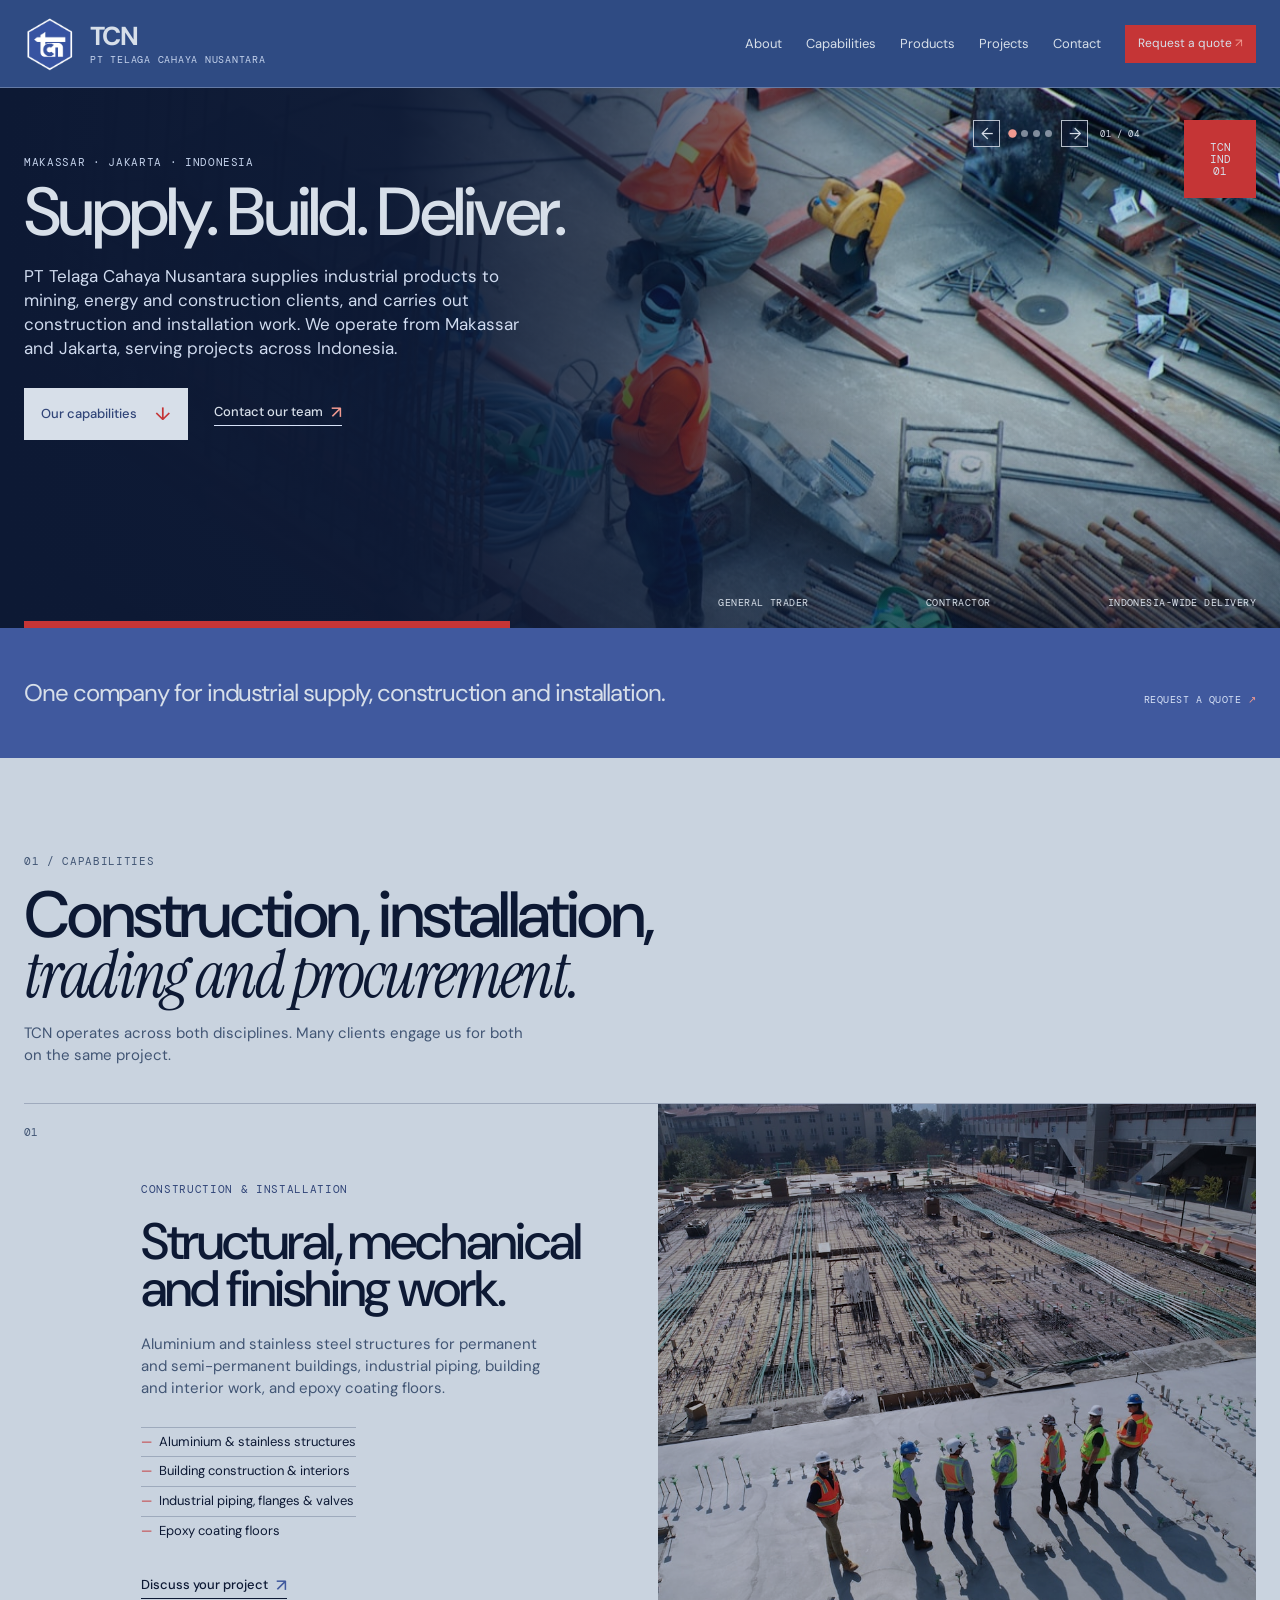
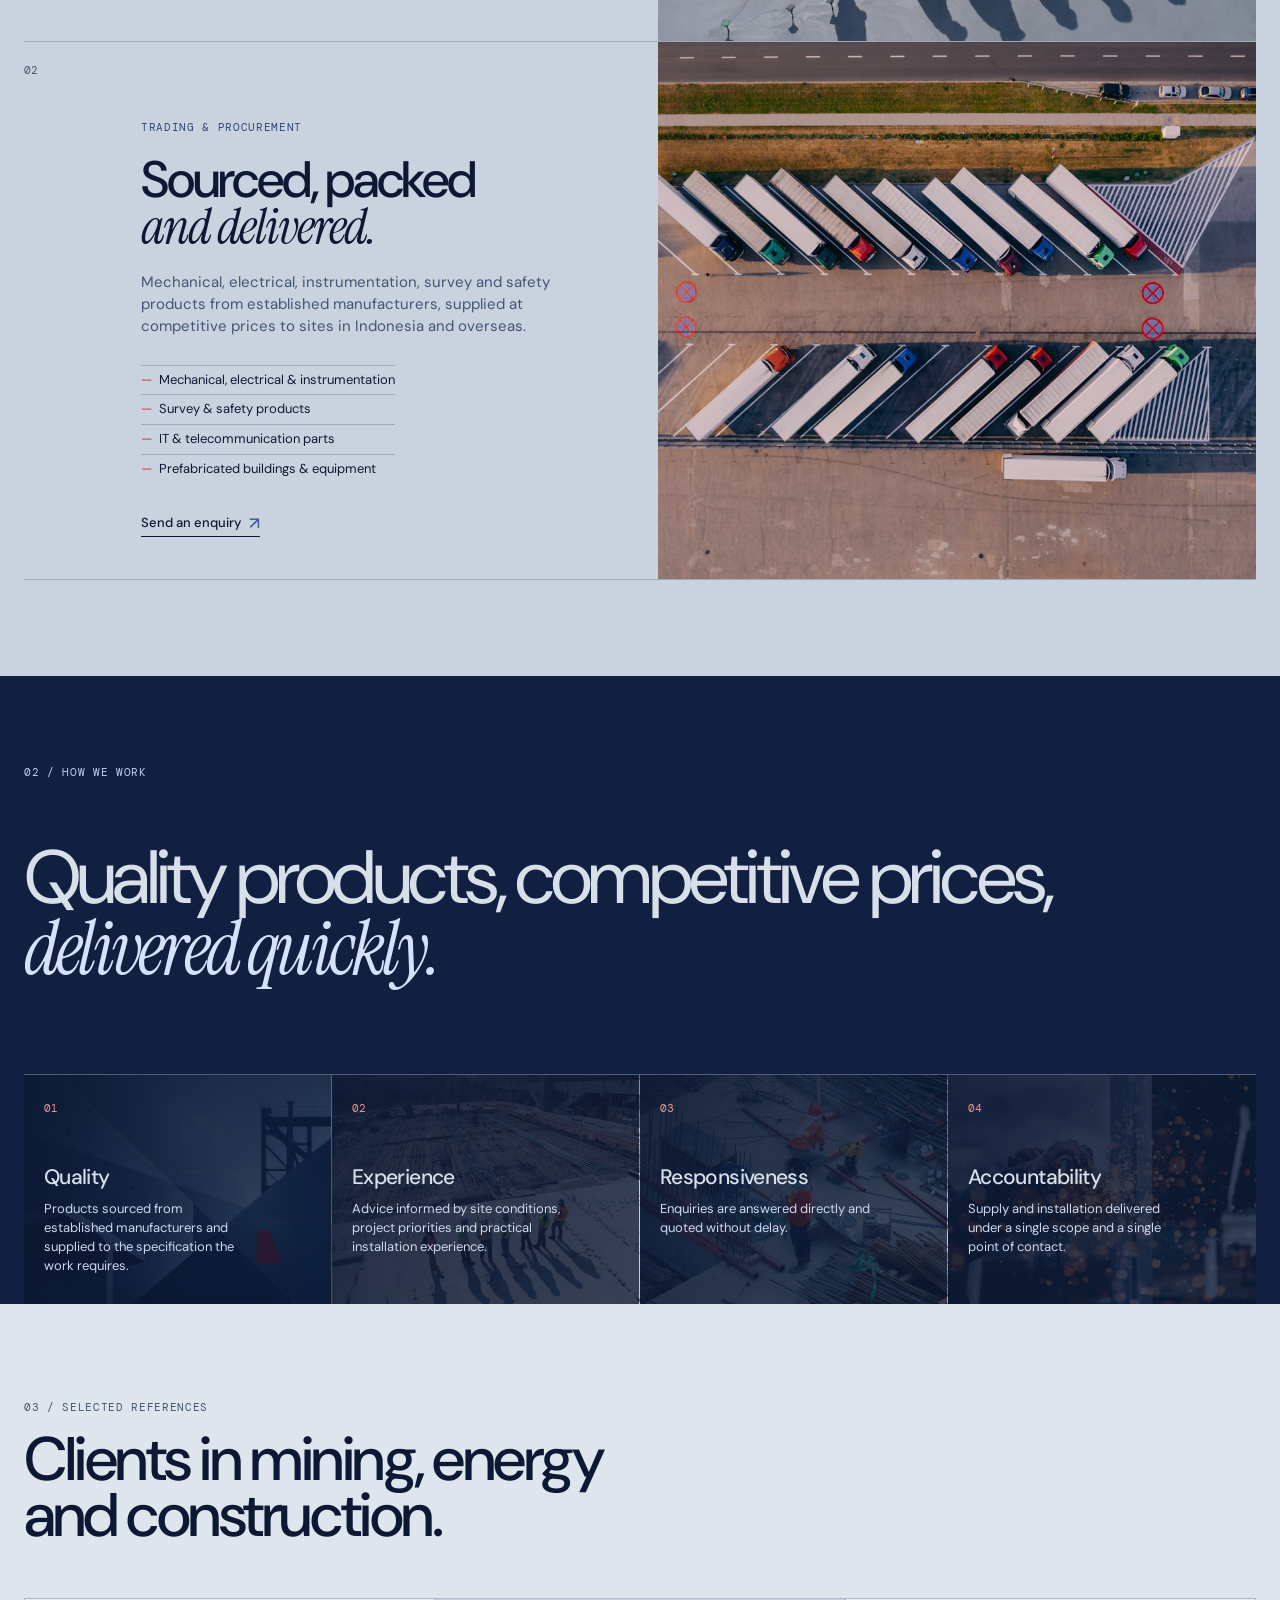
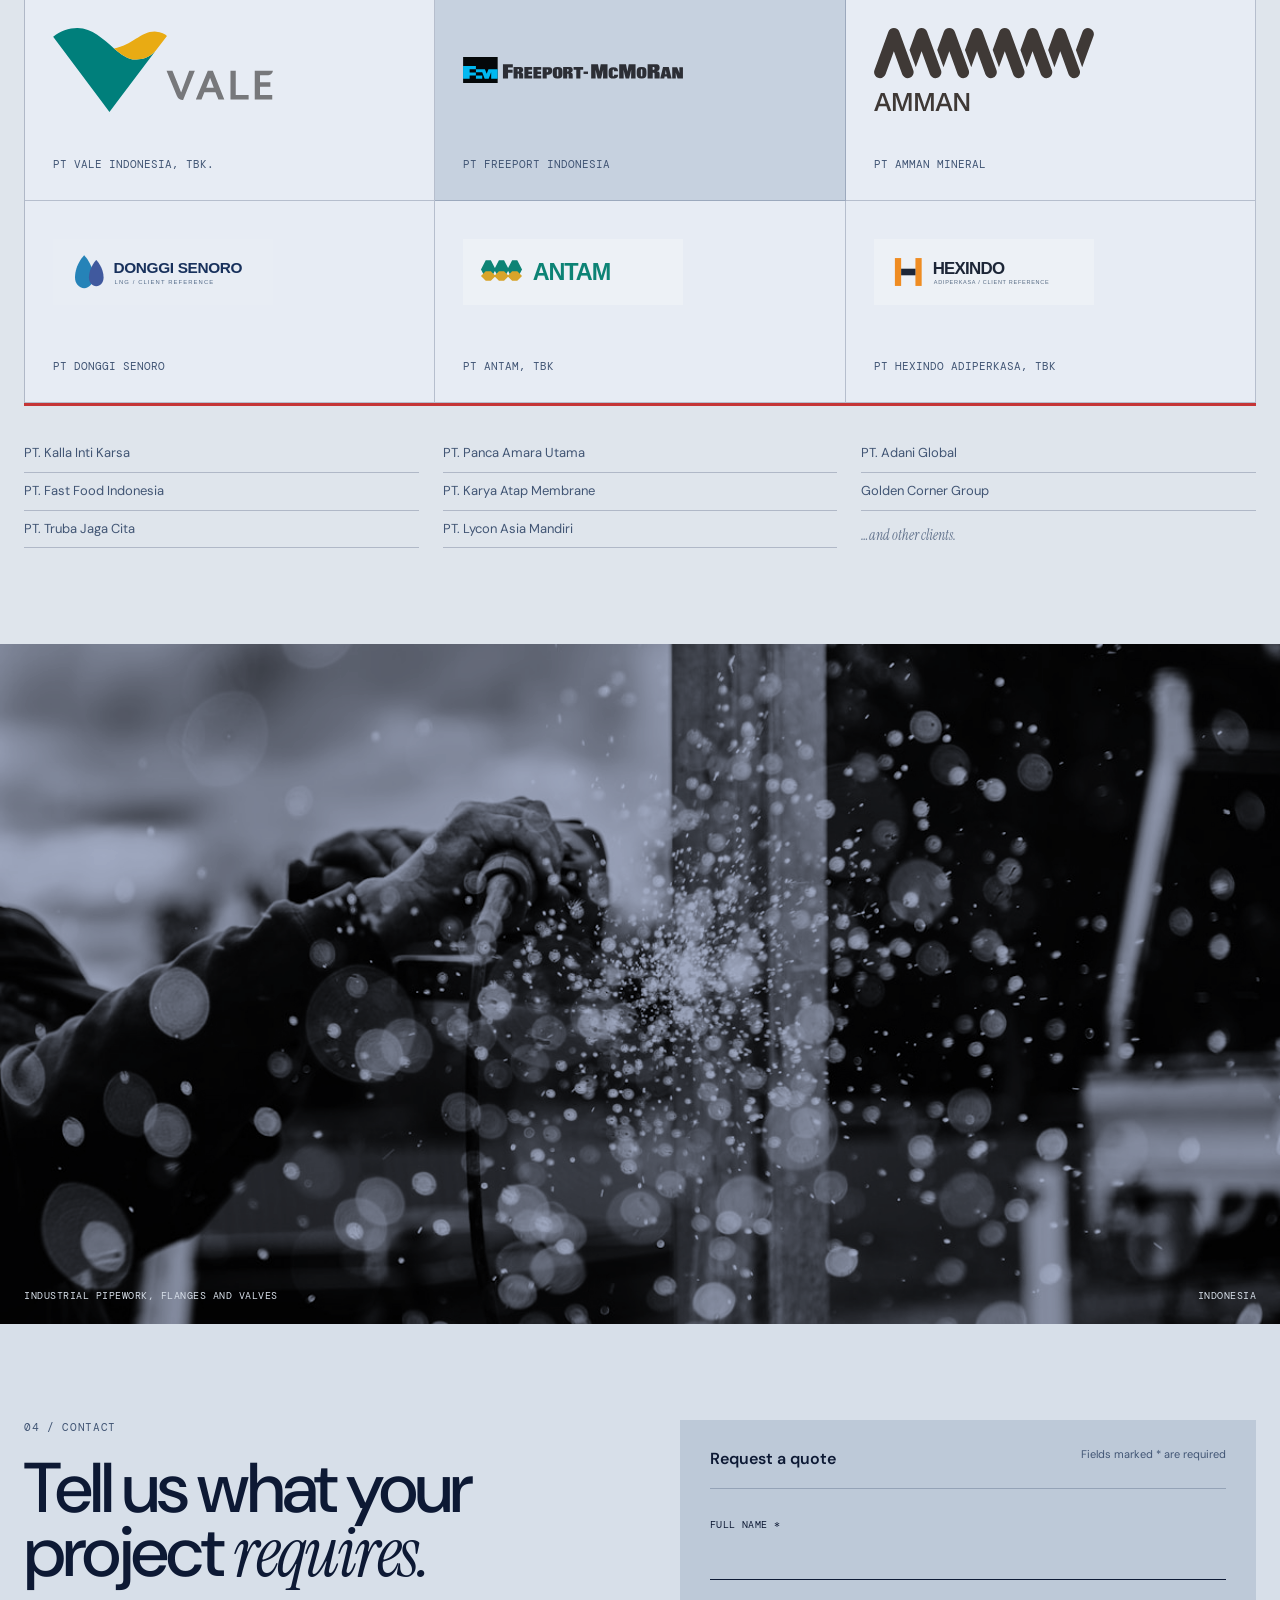
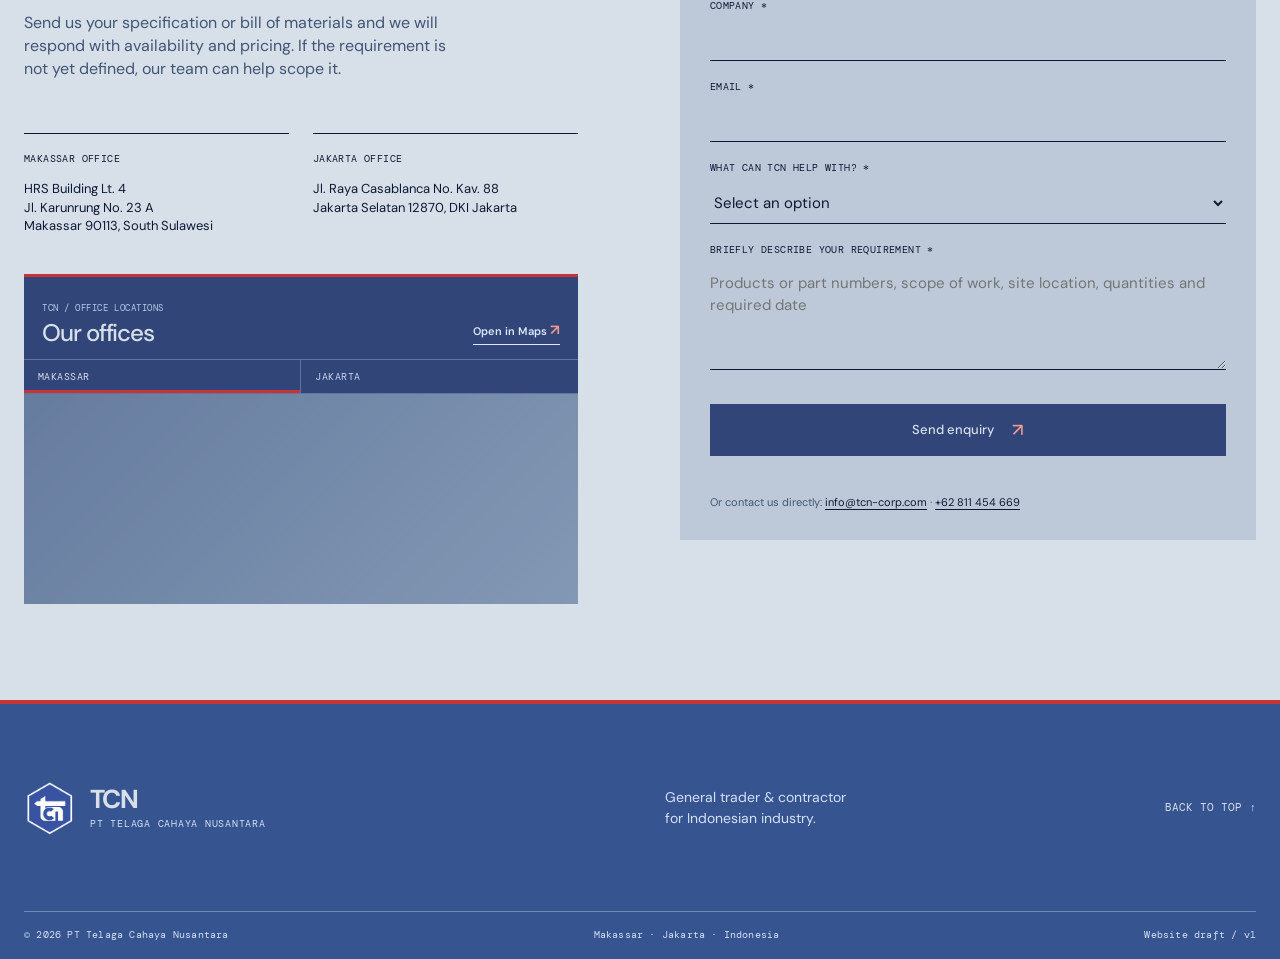
==== index.html @ 2f2cd689 "Initial commit: TCN corporate website Static site with product catalogue, projects, and company page" ====
<!doctype html>
<html lang="en">
  <head>
    <meta charset="UTF-8" />
    <meta name="viewport" content="width=device-width, initial-scale=1.0" />
    <meta name="description" content="PT Telaga Cahaya Nusantara supplies mechanical, electrical, instrumentation and safety products, and installs aluminium structures, industrial piping and epoxy floors. Makassar and Jakarta." />
    <title>TCN — General Trader & Contractor</title>
    <link rel="icon" type="image/png" href="assets/tcn-logo.png" />
    <link rel="preconnect" href="https://fonts.googleapis.com" />
    <link rel="preconnect" href="https://fonts.gstatic.com" crossorigin />
    <link href="https://fonts.googleapis.com/css2?family=DM+Mono:wght@400;500&family=DM+Sans:opsz,wght@9..40,400;9..40,500;9..40,600&family=Instrument+Serif:ital@0;1&display=swap" rel="stylesheet" />
    <link rel="stylesheet" href="styles.css" />
  </head>
  <body>
    <a class="skip-link" href="#main">Skip to content</a>

    <header class="site-header" id="top">
      <a class="brand" href="#top" aria-label="TCN home">
        <img class="brand-mark" src="assets/tcn-logo.png" data-asset="logo" alt="" />
        <span><strong>TCN</strong><small>PT Telaga Cahaya Nusantara</small></span>
      </a>
      <button class="menu-button" type="button" aria-expanded="false" aria-controls="primary-navigation">
        <span class="menu-label">Menu</span><span class="menu-lines" aria-hidden="true"></span>
      </button>
      <nav id="primary-navigation" class="primary-navigation" aria-label="Primary navigation">
        <a href="about.html">About</a>
        <a href="#capabilities">Capabilities</a>
        <a href="products.html">Products</a>
        <a href="projects.html">Projects</a>
        <a href="#contact">Contact</a>
        <a class="nav-cta" href="#contact">Request a quote <span>↗</span></a>
      </nav>
    </header>

    <main id="main">
      <section class="hero section-shell">
        <div class="hero-copy reveal">
          <p class="eyebrow">Makassar · Jakarta · Indonesia</p>
          <h1>Supply. Build. Deliver.</h1>
          <p class="hero-intro">PT Telaga Cahaya Nusantara supplies industrial products to mining, energy and construction clients, and carries out construction and installation work. We operate from Makassar and Jakarta, serving projects across Indonesia.</p>
          <div class="hero-actions">
            <a class="button button-dark" href="#capabilities">Our capabilities <span>↓</span></a>
            <a class="text-link" href="#contact">Contact our team <span>↗</span></a>
          </div>
        </div>
        <figure class="hero-image hero-slideshow reveal reveal-delay" data-hero-slideshow data-autoplay-interval="5000">
          <div class="hero-slides">
            <img class="is-active" src="assets/products/survey-safety.jpg" data-asset="homeHeroSafety" data-asset-alt="auto" data-hero-slide alt="Industrial construction team at work" />
            <img src="assets/products/electrical.jpg" data-asset="homeHeroInstallation" data-asset-alt="auto" data-hero-slide alt="Industrial installation work" aria-hidden="true" />
            <img src="assets/products/mechanical.jpg" data-asset="homeHeroPiping" data-asset-alt="auto" data-hero-slide alt="Industrial piping and mechanical work" aria-hidden="true" />
            <img src="assets/products/prefab-capsules.jpg" data-asset="homeHeroPrefab" data-asset-alt="auto" data-hero-slide alt="Prefabricated industrial building environment" aria-hidden="true" />
          </div>
          <div class="hero-slider-controls" aria-label="Hero image controls">
            <button type="button" data-hero-previous aria-label="Previous hero image">←</button>
            <div class="hero-slider-dots" role="group" aria-label="Choose hero image">
              <button class="is-active" type="button" data-hero-index="0" aria-label="Show construction team image" aria-pressed="true"></button>
              <button type="button" data-hero-index="1" aria-label="Show installation image" aria-pressed="false"></button>
              <button type="button" data-hero-index="2" aria-label="Show piping image" aria-pressed="false"></button>
              <button type="button" data-hero-index="3" aria-label="Show prefabricated-building image" aria-pressed="false"></button>
            </div>
            <button type="button" data-hero-next aria-label="Next hero image">→</button>
            <span class="hero-slide-count" aria-hidden="true">01 / 04</span>
          </div>
          <figcaption><span>General trader</span><span>Contractor</span><span>Indonesia-wide delivery</span></figcaption>
          <div class="hero-stamp" aria-hidden="true">TCN<br />IND<br />01</div>
        </figure>
        <div class="hero-rule" aria-hidden="true"></div>
      </section>

      <section class="confidence-bar" aria-label="Company statement">
        <p>One company for industrial supply, construction and installation.</p>
        <a href="#contact">Request a quote <span>↗</span></a>
      </section>

      <section class="capabilities section-shell" id="capabilities">
        <div class="section-header reveal">
          <p class="eyebrow">01 / Capabilities</p>
          <h2>Construction, installation,<br /><em>trading and procurement.</em></h2>
          <p>TCN operates across both disciplines. Many clients engage us for both on the same project.</p>
        </div>

        <div class="capability-list">
          <article class="capability-card construction reveal">
            <div class="card-number">01</div>
            <div class="capability-content">
              <p class="card-label">Construction & installation</p>
              <h3>Structural, mechanical<br />and finishing work.</h3>
              <p>Aluminium and stainless steel structures for permanent and semi-permanent buildings, industrial piping, building and interior work, and epoxy coating floors.</p>
              <ul>
                <li>Aluminium & stainless structures</li>
                <li>Building construction & interiors</li>
                <li>Industrial piping, flanges & valves</li>
                <li>Epoxy coating floors</li>
              </ul>
              <a class="text-link" href="#contact">Discuss your project <span>↗</span></a>
            </div>
            <div class="card-image"><img src="assets/products/electrical.jpg" data-asset="capabilityConstruction" data-asset-alt="auto" alt="Construction installation work" /></div>
          </article>

          <article class="capability-card trading reveal">
            <div class="card-number">02</div>
            <div class="capability-content">
              <p class="card-label">Trading & procurement</p>
              <h3>Sourced, packed<br /><em>and delivered.</em></h3>
              <p>Mechanical, electrical, instrumentation, survey and safety products from established manufacturers, supplied at competitive prices to sites in Indonesia and overseas.</p>
              <ul>
                <li>Mechanical, electrical & instrumentation</li>
                <li>Survey & safety products</li>
                <li>IT & telecommunication parts</li>
                <li>Prefabricated buildings & equipment</li>
              </ul>
              <a class="text-link" href="#contact">Send an enquiry <span>↗</span></a>
            </div>
            <div class="card-image"><img src="assets/products/coatings.jpg" data-asset="capabilityTrading" data-asset-alt="auto" alt="Industrial warehouse interior" /></div>
          </article>
        </div>
      </section>

      <section class="statement-section" id="about">
        <div class="statement-inner section-shell">
          <p class="eyebrow">02 / How we work</p>
          <p class="statement-text reveal">Quality products, competitive prices, <em>delivered quickly.</em></p>
          <div class="principles-grid">
            <div data-asset-bg="valueIntegrity"><span>01</span><h3>Quality</h3><p>Products sourced from established manufacturers and supplied to the specification the work requires.</p></div>
            <div data-asset-bg="valueTeamwork"><span>02</span><h3>Experience</h3><p>Advice informed by site conditions, project priorities and practical installation experience.</p></div>
            <div data-asset-bg="productSurveySafety"><span>03</span><h3>Responsiveness</h3><p>Enquiries are answered directly and quoted without delay.</p></div>
            <div data-asset-bg="valueDelivery"><span>04</span><h3>Accountability</h3><p>Supply and installation delivered under a single scope and a single point of contact.</p></div>
          </div>
        </div>
      </section>

      <section class="references section-shell" id="references">
        <div class="section-header narrow reveal">
          <p class="eyebrow">03 / Selected references</p>
          <h2>Clients in mining, energy<br />and construction.</h2>
        </div>
        <div class="client-logo-grid reveal" aria-label="Selected client logos">
          <article class="client-logo-card"><img src="assets/clients/vale-indonesia.svg" data-asset="clientVale" data-asset-alt="auto" alt="PT Vale Indonesia logo" /><p>PT Vale Indonesia, Tbk.</p></article>
          <article class="client-logo-card"><img src="assets/clients/freeport-indonesia.svg" data-asset="clientFreeport" data-asset-alt="auto" alt="PT Freeport Indonesia logo" /><p>PT Freeport Indonesia</p></article>
          <article class="client-logo-card"><img src="assets/clients/amman-mineral.svg" data-asset="clientAmman" data-asset-alt="auto" alt="PT Amman Mineral logo" /><p>PT Amman Mineral</p></article>
          <article class="client-logo-card"><img src="assets/clients/donggi-senoro-reference.svg" data-asset="clientDonggi" data-asset-alt="auto" alt="PT Donggi Senoro client reference mark" /><p>PT Donggi Senoro</p></article>
          <article class="client-logo-card"><img src="assets/clients/antam-reference.svg" data-asset="clientAntam" data-asset-alt="auto" alt="PT Antam client reference mark" /><p>PT Antam, Tbk</p></article>
          <article class="client-logo-card"><img src="assets/clients/hexindo-reference.svg" data-asset="clientHexindo" data-asset-alt="auto" alt="PT Hexindo Adiperkasa client reference mark" /><p>PT Hexindo Adiperkasa, Tbk</p></article>
        </div>
        <div class="reference-roster reveal"><ul><li>PT. Kalla Inti Karsa</li><li>PT. Panca Amara Utama</li><li>PT. Adani Global</li><li>PT. Fast Food Indonesia</li><li>PT. Karya Atap Membrane</li><li>Golden Corner Group</li><li>PT. Truba Jaga Cita</li><li>PT. Lycon Asia Mandiri</li><li class="reference-more"><em>…and other clients.</em></li></ul></div>
      </section>

      <section class="image-break" aria-label="Industrial work detail">
        <img src="assets/products/mechanical.jpg" data-asset="industryPiping" data-asset-alt="auto" alt="Industrial pipework and valves" />
        <div class="image-break-caption"><span>Industrial pipework, flanges and valves</span><span>Indonesia</span></div>
      </section>

      <section class="contact section-shell" id="contact">
        <div class="contact-heading reveal">
          <p class="eyebrow">04 / Contact</p>
          <h2>Tell us what your<br />project <em>requires.</em></h2>
          <p>Send us your specification or bill of materials and we will respond with availability and pricing. If the requirement is not yet defined, our team can help scope it.</p>
          <div class="office-list">
            <div><span>Makassar office</span><p>HRS Building Lt. 4<br />Jl. Karunrung No. 23 A<br />Makassar 90113, South Sulawesi</p></div>
            <div><span>Jakarta office</span><p>Jl. Raya Casablanca No. Kav. 88<br />Jakarta Selatan 12870, DKI Jakarta</p></div>
          </div>
          <section class="contact-map" aria-labelledby="office-map-title">
            <div class="contact-map-bar">
              <div><span class="eyebrow">TCN / Office locations</span><h3 id="office-map-title">Our offices</h3></div>
              <a id="office-map-link" href="https://www.google.com/maps/search/?api=1&amp;query=HRS%20Building%20Lt.%204%2C%20Jl.%20Karunrung%20No.%2023%20A%2C%20Makassar%2C%20South%20Sulawesi%2C%20Indonesia" target="_blank" rel="noopener noreferrer">Open in Maps <span>↗</span></a>
            </div>
            <div class="map-switch" role="group" aria-label="Select an office location">
              <button class="is-active" type="button" data-map-source="https://www.google.com/maps?q=HRS%20Building%20Lt.%204%2C%20Jl.%20Karunrung%20No.%2023%20A%2C%20Makassar%2C%20South%20Sulawesi%2C%20Indonesia&amp;z=16&amp;output=embed" data-map-link="https://www.google.com/maps/search/?api=1&amp;query=HRS%20Building%20Lt.%204%2C%20Jl.%20Karunrung%20No.%2023%20A%2C%20Makassar%2C%20South%20Sulawesi%2C%20Indonesia" aria-controls="office-map-frame" aria-pressed="true">Makassar</button>
              <button type="button" data-map-source="https://www.google.com/maps?q=Jl.%20Raya%20Casablanca%20No.%20Kav.%2088%2C%20Jakarta%20Selatan%2C%20DKI%20Jakarta%2C%20Indonesia&amp;z=16&amp;output=embed" data-map-link="https://www.google.com/maps/search/?api=1&amp;query=Jl.%20Raya%20Casablanca%20No.%20Kav.%2088%2C%20Jakarta%20Selatan%2C%20DKI%20Jakarta%2C%20Indonesia" aria-controls="office-map-frame" aria-pressed="false">Jakarta</button>
            </div>
            <div class="contact-map-frame">
              <iframe id="office-map-frame" title="TCN Makassar office location" src="https://www.google.com/maps?q=HRS%20Building%20Lt.%204%2C%20Jl.%20Karunrung%20No.%2023%20A%2C%20Makassar%2C%20South%20Sulawesi%2C%20Indonesia&amp;z=16&amp;output=embed" loading="lazy" referrerpolicy="no-referrer-when-downgrade"></iframe>
            </div>
          </section>
        </div>
        <form class="contact-form reveal reveal-delay" id="quote-form">
          <div class="form-intro"><p>Request a quote</p><span>Fields marked * are required</span></div>
          <label>Full name *<input required name="name" type="text" autocomplete="name" /></label>
          <label>Company *<input required name="company" type="text" autocomplete="organization" /></label>
          <label>Email *<input required name="email" type="email" autocomplete="email" /></label>
          <label>What can TCN help with? *<select required name="service"><option value="">Select an option</option><option>Construction & installation</option><option>Trading & procurement</option><option>Both / project enquiry</option><option>Other</option></select></label>
          <label>Briefly describe your requirement *<textarea required name="message" rows="4" placeholder="Products or part numbers, scope of work, site location, quantities and required date"></textarea></label>
          <button class="button button-dark" type="submit">Send enquiry <span>↗</span></button>
          <p class="form-status" role="status" aria-live="polite"></p>
          <p class="form-contact">Or contact us directly: <a href="mailto:info@tcn-corp.com">info@tcn-corp.com</a><span aria-hidden="true"> · </span><a href="tel:+62811454669">+62 811 454 669</a></p>
        </form>
      </section>
    </main>

    <footer class="site-footer">
      <div class="footer-main section-shell">
        <a class="brand footer-brand" href="#top"><img class="brand-mark" src="assets/tcn-logo.png" data-asset="logo" alt="" /><span><strong>TCN</strong><small>PT Telaga Cahaya Nusantara</small></span></a>
        <p>General trader & contractor<br />for Indonesian industry.</p>
        <a class="footer-top" href="#top">Back to top ↑</a>
      </div>
      <div class="footer-meta section-shell"><span>© <span id="year"></span> PT Telaga Cahaya Nusantara</span><span>Makassar · Jakarta · Indonesia</span><span>Website draft / v1</span></div>
    </footer>

    <script src="assets/asset-library.js"></script>
    <script src="script.js"></script>
  </body>
</html>
---- styles.css ----
:root {
  --ink: #13234a;
  --paper: #edf2fb;
  --paper-deep: #d9e3f3;
  --blue: #40599e;
  --blue-deep: #314578;
  --blue-soft: #c9d5ec;
  --red: #c53536;
  --red-soft: #f19a90;
  --line: rgba(19, 35, 74, .23);
  --muted: #506282;
  --card-scrim: linear-gradient(90deg, rgba(215,223,233,.98) 0 38%, rgba(215,223,233,.84) 59%, rgba(13,25,52,.25) 100%);
  --card-scrim-hover: linear-gradient(90deg, rgba(13,25,52,.91) 0 42%, rgba(13,25,52,.59) 72%, rgba(13,25,52,.2) 100%);
  --mono: "DM Mono", monospace;
  --sans: "DM Sans", Arial, sans-serif;
  --serif: "Instrument Serif", Georgia, serif;
}

* { box-sizing: border-box; }
html { scroll-behavior: smooth; }
body { margin: 0; color: var(--ink); background: var(--paper); font-family: var(--sans); font-size: 16px; line-height: 1.45; }
a { color: inherit; text-decoration: none; }
a:focus-visible, button:focus-visible, input:focus-visible, select:focus-visible, textarea:focus-visible { outline: 2px solid var(--red); outline-offset: 3px; }
img { display: block; width: 100%; height: 100%; object-fit: cover; }
button, input, select, textarea { font: inherit; }
button { cursor: pointer; }
.section-shell { width: min(100% - 48px, 1320px); margin-inline: auto; }
.skip-link { position: fixed; left: 16px; top: -100px; z-index: 99; padding: 10px 14px; background: var(--blue); color: var(--paper); }
.skip-link:focus { top: 16px; }
.eyebrow, .card-label { margin: 0; font-family: var(--mono); font-size: 11px; letter-spacing: .06em; line-height: 1.3; text-transform: uppercase; }
.eyebrow { color: var(--muted); }
h1, h2, h3, p { text-wrap: pretty; }
h1, h2, h3 { margin-top: 0; font-weight: 500; letter-spacing: -.04em; }
h1 em, h2 em, h3 em { font-family: var(--serif); font-weight: 400; }

.site-header { width: min(100% - 48px, 1320px); min-height: 88px; margin-inline: auto; display: flex; align-items: center; justify-content: space-between; gap: 22px; border-bottom: 1px solid var(--line); }
.brand { display: inline-flex; align-items: center; gap: 11px; min-width: 0; }
.brand-mark { width: 36px; height: 40px; flex: 0 0 36px; object-fit: contain; }
.brand span { display: grid; line-height: 1.05; }
.brand strong { font-size: 18px; letter-spacing: -.05em; }
.brand small { margin-top: 3px; font-size: 9px; font-family: var(--mono); text-transform: uppercase; letter-spacing: .035em; white-space: nowrap; }
.primary-navigation { display: flex; align-items: center; gap: 24px; font-size: 13px; }
.primary-navigation > a:not(.nav-cta) { position: relative; }
.primary-navigation > a:not(.nav-cta)::after { content: ""; position: absolute; bottom: -5px; left: 0; width: 100%; height: 1px; background: var(--blue); transform: scaleX(0); transform-origin: right; transition: transform .25s ease; }
.primary-navigation > a:not(.nav-cta):hover::after { transform: scaleX(1); transform-origin: left; }
.primary-navigation > a[aria-current="page"]::after { background: var(--red-soft); transform: scaleX(1); transform-origin: left; }
.nav-cta { padding: 10px 13px; background: var(--blue-deep); color: var(--paper); font-size: 12px; }
.nav-cta span { color: var(--red-soft); }
.menu-button { display: none; border: 0; background: transparent; color: var(--ink); }

.hero { position: relative; display: grid; grid-template-columns: minmax(0, .96fr) minmax(340px, .89fr); gap: clamp(32px, 5vw, 76px); padding: clamp(48px, 5.4vw, 76px) 0 40px; }
.hero-copy { align-self: center; padding-bottom: 18px; }
.hero h1 { max-width: 9.3ch; margin: 14px 0 21px; font-size: clamp(54px, 6.3vw, 102px); line-height: .88; }
.hero-intro { max-width: 430px; margin: 0; color: var(--muted); font-size: clamp(17px, 1.45vw, 21px); line-height: 1.42; }
.hero-actions { display: flex; align-items: center; gap: 26px; margin-top: 28px; }
.button { display: inline-flex; align-items: center; justify-content: center; gap: 18px; min-height: 48px; padding: 12px 16px; border: 1px solid transparent; font-size: 13px; font-weight: 500; transition: background .2s, color .2s, transform .2s; }
.button:hover { transform: translateY(-2px); }
.button-dark { background: var(--blue-deep); color: var(--paper); }
.button-dark span { color: var(--red-soft); font-size: 18px; }
.text-link { display: inline-flex; align-items: center; gap: 8px; border-bottom: 1px solid currentColor; padding-bottom: 3px; font-size: 13px; font-weight: 500; }
.text-link span { color: var(--blue); font-size: 17px; line-height: .5; }
.hero-image { position: relative; height: clamp(405px, 53svh, 500px); min-height: 0; margin: 0; overflow: hidden; background: var(--blue-deep); }
.hero-slides, .hero-slides img { position: absolute; inset: 0; }
.hero-slides img { opacity: 0; transform: scale(1.025); transition: opacity 1.05s cubic-bezier(.22,.61,.36,1), transform 5.2s cubic-bezier(.22,.61,.36,1); }
.hero-slides img.is-active { opacity: 1; transform: scale(1); }
.hero-image::after { content: ""; position: absolute; inset: 0; background: linear-gradient(0deg, rgba(20, 35, 75, .66), rgba(64, 89, 158, .14) 55%); pointer-events: none; }
.hero-image figcaption { position: absolute; z-index: 2; right: 18px; bottom: 14px; left: 18px; display: flex; justify-content: space-between; color: var(--paper); font-family: var(--mono); font-size: 10px; letter-spacing: .045em; text-transform: uppercase; }
.hero-stamp { position: absolute; z-index: 3; right: -1px; top: 32px; display: grid; place-content: center; width: 72px; height: 78px; color: var(--paper); background: var(--red); font-family: var(--mono); font-size: 11px; line-height: 1.1; text-align: center; }
.hero-slider-controls { position: absolute; z-index: 3; top: 18px; left: 18px; display: flex; align-items: center; gap: 9px; color: var(--paper); }
.hero-slider-controls > button { width: 27px; height: 27px; border: 1px solid rgba(237,242,251,.75); background: rgba(13,25,52,.5); color: var(--paper); font-size: 16px; line-height: 1; }
.hero-slider-controls > button:hover { border-color: var(--red-soft); color: var(--red-soft); }
.hero-slider-dots { display: flex; gap: 5px; }
.hero-slider-dots button { width: 7px; height: 7px; padding: 0; border: 0; border-radius: 50%; background: rgba(237,242,251,.5); }
.hero-slider-dots button.is-active { background: var(--red-soft); transform: scale(1.2); }
.hero-slide-count { margin-left: 3px; font: 9px var(--mono); letter-spacing: .06em; }
.hero-rule { position: absolute; width: 38%; height: 7px; bottom: 0; left: 0; background: var(--red); }

.confidence-bar { display: flex; align-items: center; justify-content: space-between; gap: 28px; padding: 19px max(24px, calc((100% - 1320px)/2)); background: var(--blue-deep); color: var(--paper); border-top: 3px solid var(--red); }
.confidence-bar p { margin: 0; font-size: 14px; }
.confidence-bar a { flex: none; font-family: var(--mono); font-size: 11px; text-transform: uppercase; }
.confidence-bar a span { color: var(--red-soft); }

.capabilities { padding: clamp(58px, 7.5vw, 104px) 0; }
.section-header { display: grid; grid-template-columns: 1.05fr 1.05fr .75fr; gap: 32px; align-items: end; margin-bottom: 46px; }
.section-header h2 { max-width: 600px; margin: 0; font-size: clamp(45px, 5.1vw, 76px); line-height: .92; }
.section-header > p:not(.eyebrow) { max-width: 290px; margin: 0 0 4px; color: var(--muted); font-size: 15px; }
.capability-list { border-top: 1px solid var(--line); background: transparent; }
.capability-card { position: relative; display: grid; grid-template-columns: 9.5% 42% 48.5%; min-height: 490px; border-bottom: 1px solid var(--line); }
.card-number { padding: 21px 0 0; color: var(--muted); font-family: var(--mono); font-size: 11px; }
.capability-content { display: flex; flex-direction: column; align-items: flex-start; padding: 78px 45px 42px 0; }
.capability-content .card-label { color: var(--blue-deep); }
.capability-content h3 { margin: 22px 0; font-size: clamp(38px, 4vw, 64px); line-height: .92; }
.capability-content > p:not(.card-label) { max-width: 410px; margin: 0; color: var(--muted); font-size: 15px; }
.capability-content ul { margin: 27px 0 30px; padding: 0; list-style: none; font-size: 13px; }
.capability-content li { padding: 5px 0; border-top: 1px solid var(--line); }
.capability-content li::before { content: "—"; color: var(--red); padding-right: 7px; }
.card-image { position: relative; overflow: hidden; }
.card-image::after { content: ""; position: absolute; inset: 0; background: rgba(49, 69, 120, .38); mix-blend-mode: multiply; }
.trading .card-image::after { background: rgba(197, 53, 54, .22); }

.statement-section { padding: clamp(58px, 7vw, 98px) 0 0; background: var(--blue-deep); color: var(--paper); }
.statement-inner .eyebrow { color: #bfd0f1; }
.statement-text { max-width: 1060px; margin: 62px 0 90px; font-size: clamp(45px, 5.9vw, 88px); line-height: .94; letter-spacing: -.05em; }
.statement-text em { color: #d6e1fb; font-family: var(--serif); font-weight: 400; }
.principles-grid { display: grid; grid-template-columns: repeat(4, 1fr); border-top: 1px solid rgba(242,240,234,.29); }
.principles-grid > div { position: relative; isolation: isolate; min-height: 205px; padding: 20px 20px 28px; overflow: hidden; border-right: 1px solid rgba(242,240,234,.29); background-color: var(--blue-deep); background-image: var(--asset-image); background-position: center; background-size: cover; }
.principles-grid > div::before { content: ''; position: absolute; z-index: 0; inset: 0; background: linear-gradient(125deg, rgba(13,25,52,.94), rgba(13,25,52,.75)); }
.principles-grid > div > * { position: relative; z-index: 1; }
.principles-grid > div:last-child { border-right: 0; }
.principles-grid span { color: var(--red-soft); font-family: var(--mono); font-size: 11px; }
.principles-grid h3 { margin: 44px 0 8px; font-size: 21px; letter-spacing: -.03em; }
.principles-grid p { max-width: 210px; margin: 0; color: #ced9ef; font-size: 13px; }

.references { padding: clamp(60px, 7.5vw, 104px) 0; }
.section-header.narrow { grid-template-columns: 1.05fr 1.5fr; }
.reference-grid { display: grid; grid-template-columns: repeat(4, 1fr); margin-top: 54px; border-top: 1px solid var(--line); border-left: 1px solid var(--line); }
.reference-grid span { min-height: 125px; display: grid; align-content: center; padding: 22px; border-right: 1px solid var(--line); border-bottom: 1px solid var(--line); font-size: clamp(15px, 1.4vw, 20px); font-weight: 500; letter-spacing: -.025em; }
.reference-grid span:nth-child(2n) { background: var(--blue-soft); }
.client-logo-grid { display: grid; grid-template-columns: repeat(3, 1fr); margin-top: 54px; border-top: 1px solid var(--line); border-left: 1px solid var(--line); }
.client-logo-card { min-height: 202px; display: flex; flex-direction: column; justify-content: space-between; gap: 24px; padding: 28px; background: rgba(237,242,251,.56); border-right: 1px solid var(--line); border-bottom: 1px solid var(--line); }
.client-logo-card:nth-child(2) { background: #c6d1df; }
.client-logo-card img { width: min(100%, 220px); height: 86px; object-fit: contain; object-position: left center; }
.client-logo-card p { margin: 0; color: var(--muted); font: 11px var(--mono); line-height: 1.35; text-transform: uppercase; }
.reference-roster { margin-top: 0; padding: 29px 0 0; border-top: 3px solid var(--red); }
.reference-roster ul { display: grid; grid-template-columns: repeat(3, 1fr); gap: 0 24px; margin: 0; padding: 0; list-style: none; }
.reference-roster li { padding: 9px 0; border-bottom: 1px solid var(--line); color: var(--muted); font-size: 13px; }
.reference-roster li.reference-more { align-self: center; padding: 10px 0 0; border-bottom: 0; color: var(--muted); font-size: 14px; line-height: 1; opacity: .78; }
.reference-more em { font-family: var(--serif); font-weight: 400; }

.image-break { position: relative; height: min(63vw, 680px); overflow: hidden; background: var(--blue-deep); }
.image-break img { filter: grayscale(1) contrast(1.13); }
.image-break::after { content: ""; position: absolute; inset: 0; background: rgba(49, 69, 120, .46); mix-blend-mode: multiply; }
.image-break-caption { position: absolute; z-index: 1; bottom: 21px; left: 50%; width: min(100% - 48px, 1320px); transform: translateX(-50%); display: flex; justify-content: space-between; color: var(--paper); font-family: var(--mono); font-size: 10px; letter-spacing: .05em; text-transform: uppercase; }

.contact { display: grid; grid-template-columns: .98fr 1.02fr; gap: clamp(50px, 8vw, 118px); padding: clamp(60px, 7.5vw, 106px) 0; }
.contact-heading h2 { margin: 21px 0 27px; font-size: clamp(48px, 5.5vw, 82px); line-height: .91; }
.contact-heading > p:not(.eyebrow) { max-width: 425px; color: var(--muted); font-size: 16px; }
.office-list { display: grid; grid-template-columns: 1fr 1fr; gap: 24px; max-width: 560px; margin-top: 53px; }
.office-list > div { padding-top: 11px; border-top: 1px solid var(--ink); }
.office-list span { font-family: var(--mono); font-size: 10px; letter-spacing: .04em; text-transform: uppercase; }
.office-list p { margin: 11px 0 0; font-size: 13px; }
.contact-map { margin-top: 38px; border-top: 3px solid var(--red); background: var(--blue-deep); color: var(--paper); }
.contact-map-bar { display: flex; align-items: end; justify-content: space-between; gap: 18px; padding: 17px 18px 14px; border-bottom: 1px solid rgba(237,242,251,.27); }
.contact-map-bar .eyebrow { margin: 0; color: #b9cae9; font-size: 9px; }
.contact-map-bar h3 { margin: 5px 0 0; font-size: 24px; line-height: .95; letter-spacing: -.045em; }
.contact-map-bar a { flex: none; color: #dce6f8; border-bottom: 1px solid #dce6f8; padding-bottom: 2px; font-size: 11px; font-weight: 600; }
.contact-map-bar a span { color: var(--red-soft); font-size: 15px; }
.map-switch { display: flex; border-bottom: 1px solid rgba(237,242,251,.27); }
.map-switch button { flex: 1; padding: 10px 14px; border: 0; border-right: 1px solid rgba(237,242,251,.27); background: transparent; color: #c8d7f0; cursor: pointer; font: 10px var(--mono); letter-spacing: .045em; text-align: left; text-transform: uppercase; }
.map-switch button:last-child { border-right: 0; }
.map-switch button:hover, .map-switch button:focus-visible { background: rgba(237,242,251,.08); color: var(--paper); outline: 0; }
.map-switch button.is-active { color: var(--paper); box-shadow: inset 0 -3px 0 var(--red); }
.contact-map-frame { position: relative; height: 210px; overflow: hidden; background: #90a8c4; }
.contact-map-frame::after { content: ''; position: absolute; inset: 0; pointer-events: none; background: linear-gradient(135deg, rgba(49,69,120,.36), rgba(13,25,52,.1)); mix-blend-mode: multiply; }
.contact-map-frame iframe { display: block; width: 100%; height: 100%; border: 0; filter: saturate(.53) contrast(1.08); }
.contact-form { padding: 27px 30px 29px; align-self: start; background: var(--paper-deep); }
.form-intro { display: flex; justify-content: space-between; gap: 20px; margin-bottom: 29px; padding-bottom: 17px; border-bottom: 1px solid var(--line); }
.form-intro p { margin: 0; font-weight: 600; }
.form-intro span { color: var(--muted); font-size: 11px; }
.contact-form label { display: block; margin-top: 19px; font-family: var(--mono); font-size: 10px; letter-spacing: .04em; text-transform: uppercase; }
.contact-form input, .contact-form select, .contact-form textarea { width: 100%; margin-top: 7px; padding: 9px 0; border: 0; border-bottom: 1px solid var(--ink); border-radius: 0; outline: 0; color: var(--ink); background: transparent; font-family: var(--sans); font-size: 15px; letter-spacing: 0; text-transform: none; }
.contact-form textarea { resize: vertical; }
.contact-form input:focus, .contact-form select:focus, .contact-form textarea:focus { border-bottom: 2px solid var(--blue); }
.contact-form .button { width: 100%; margin-top: 29px; }
.form-status { min-height: 1.2em; margin: 14px 0 0; color: var(--blue-deep); font-size: 12px; }
.form-contact { margin: 11px 0 0; color: var(--muted); font-size: clamp(8.5px, 2.7vw, 11px); white-space: nowrap; }
.form-contact a { color: var(--ink); border-bottom: 1px solid var(--ink); }

.site-footer { background: var(--blue-footer, #365590); color: var(--paper); border-top: 4px solid var(--red); }
.footer-main { min-height: 207px; display: grid; grid-template-columns: 1.3fr 1fr auto; align-items: center; gap: 30px; }
.footer-brand { gap: 14px; }
.footer-brand .brand-mark { width: 52px; height: 56px; flex-basis: 52px; filter: none; }
.footer-brand strong { font-size: 26px; letter-spacing: -.06em; }
.footer-brand small { margin-top: 5px; color: #d5e0f6; font-size: 10px; letter-spacing: .075em; }
.footer-main > p { margin: 0; color: #d5e0f6; font-size: 14px; }
.footer-top { font-family: var(--mono); font-size: 11px; text-transform: uppercase; }
.footer-meta { display: flex; justify-content: space-between; gap: 20px; padding-top: 16px; padding-bottom: 16px; border-top: 1px solid rgba(237,242,251,.32); color: #d5e0f6; font-family: var(--mono); font-size: 10px; letter-spacing: .02em; }

.reveal { opacity: 0; transform: translateY(18px); transition: opacity .75s ease, transform .75s cubic-bezier(.2,.7,.2,1); }
.reveal.is-visible { opacity: 1; transform: translateY(0); }
.reveal-delay { transition-delay: .12s; }

@media (max-width: 900px) {
  .section-shell, .site-header { width: min(100% - 36px, 1320px); }
  .site-header { min-height: 75px; }
  .primary-navigation { position: absolute; z-index: 10; top: 75px; left: 0; right: 0; display: grid; gap: 0; padding: 0 18px; background: var(--blue-nav, #2f4b83); color: var(--paper); border-bottom: 1px solid rgba(237,242,251,.28); opacity: 0; visibility: hidden; pointer-events: none; transform: translateY(-8px); transition: opacity .2s ease, transform .2s ease, visibility 0s linear .2s; }
  .primary-navigation.is-open { opacity: 1; visibility: visible; pointer-events: auto; transform: translateY(0); transition-delay: 0s; }
  .primary-navigation a { padding: 16px 0; border-top: 1px solid var(--line); }
  .primary-navigation .nav-cta { margin: 12px 0 18px; text-align: center; }
  .menu-button { display: inline-flex; align-items: center; gap: 10px; padding: 7px 0; font-family: var(--mono); font-size: 11px; text-transform: uppercase; }
  .menu-lines, .menu-lines::before { display: block; width: 18px; height: 1px; background: currentColor; }
  .menu-lines { position: relative; }
  .menu-lines::before { content: ""; position: absolute; top: -5px; }
  .hero { grid-template-columns: 1fr; padding-top: 58px; }
  .hero h1 { max-width: 10ch; }
  .hero-image { height: min(86vw, 500px); }
  .section-header { grid-template-columns: 1fr 1.5fr; }
  .section-header > p:not(.eyebrow) { grid-column: 2; }
  .capability-card { grid-template-columns: 11% 49% 40%; min-height: 440px; }
  .capability-content { padding-top: 55px; padding-right: 26px; }
  .principles-grid { grid-template-columns: 1fr 1fr; }
  .principles-grid > div:nth-child(2) { border-right: 0; }
  .principles-grid > div:nth-child(3), .principles-grid > div:nth-child(4) { border-top: 1px solid rgba(242,240,234,.29); }
  .references .section-header.narrow { grid-template-columns: 1fr 1.5fr; }
  .reference-grid { grid-template-columns: 1fr 1fr; }
  .contact { gap: 55px; }
  .footer-main { grid-template-columns: 1fr auto; }
  .footer-main > p { display: none; }
}

@media (max-width: 620px) {
  .section-shell, .site-header { width: min(100% - 32px, 1320px); }
  .brand small { display: none; }
  .hero { gap: 32px; padding-top: 46px; padding-bottom: 34px; }
  .hero h1 { margin-top: 15px; font-size: clamp(55px, 17vw, 84px); }
  .hero-intro { font-size: 16px; }
  .hero-actions { gap: 19px; margin-top: 28px; }
  .hero-image { height: min(82vw, 390px); }
  .confidence-bar { align-items: flex-start; flex-direction: column; gap: 12px; padding: 16px; }
  .confidence-bar p { font-size: 13px; }
  .section-header, .references .section-header.narrow { grid-template-columns: 1fr; gap: 17px; margin-bottom: 42px; }
  .section-header > p:not(.eyebrow) { grid-column: auto; }
  .capability-card { grid-template-columns: 1fr; }
  .card-number { padding: 16px 0 0; }
  .capability-content { padding: 28px 0 37px; }
  .capability-content h3 { font-size: 46px; }
  .card-image { min-height: 285px; }
  .statement-text { margin: 42px 0 64px; font-size: 47px; }
  .principles-grid { grid-template-columns: 1fr; }
  .principles-grid > div, .principles-grid > div:not(:first-child) { min-height: auto; padding: 19px 0 25px; border-right: 0; border-top: 1px solid rgba(242,240,234,.29); }
  .principles-grid > div:first-child { border-top: 0; }
  .principles-grid h3 { margin-top: 20px; }
  .reference-grid, .client-logo-grid { grid-template-columns: 1fr; margin-top: 36px; }
  .reference-grid span { min-height: 83px; }
  .client-logo-card { min-height: 160px; padding: 22px; }
  .client-logo-card img { height: 70px; }
  .reference-roster { padding-top: 23px; }
  .reference-roster ul { grid-template-columns: 1fr; }
  .image-break { height: 94vw; }
  .contact { grid-template-columns: 1fr; gap: 50px; }
  .office-list { grid-template-columns: 1fr; gap: 19px; margin-top: 38px; }
  .contact-map { margin-top: 31px; }
  .contact-map-bar { align-items: flex-start; flex-direction: column; gap: 11px; }
  .contact-map-frame { height: 250px; }
  .contact-form { padding: 23px 20px; }
  .form-intro { align-items: flex-start; flex-direction: column; gap: 4px; }
  .footer-main { min-height: 170px; grid-template-columns: 1fr; gap: 26px; padding-top: 32px; padding-bottom: 28px; }
  .footer-brand { gap: 10px; }
  .footer-brand .brand-mark { width: 43px; height: 47px; flex-basis: 43px; }
  .footer-brand strong { font-size: 22px; }
  .footer-brand small { margin-top: 3px; font-size: 9px; letter-spacing: .045em; }
  .footer-top { justify-self: start; }
  .footer-meta { align-items: flex-start; flex-direction: column; gap: 7px; }
}

@media (prefers-reduced-motion: reduce) { html { scroll-behavior: auto; } *, *::before, *::after { transition-duration: .01ms !important; animation-duration: .01ms !important; } .reveal { opacity: 1; transform: none; } }

/* Product catalogue and project archive */
.subpage-body { background: var(--paper); }
.subpage-hero { min-height: 430px; display: flex; flex-direction: column; align-items: flex-start; justify-content: center; padding: 58px 0 64px; }
.subpage-hero h1 { max-width: 10.5ch; margin: 14px 0 20px; font-size: clamp(56px, 7vw, 106px); line-height: .88; }
.subpage-hero > p:not(.eyebrow) { max-width: 510px; margin: 0; color: var(--muted); font-size: 18px; }
.subpage-hero .button { margin-top: 26px; }
.catalogue-intro { display: flex; align-items: end; justify-content: space-between; gap: 42px; padding: 27px 0; border-top: 1px solid var(--line); border-bottom: 1px solid var(--line); }
.catalogue-intro p { max-width: 650px; margin: 0; font-size: clamp(20px, 2.35vw, 32px); line-height: 1.1; letter-spacing: -.04em; }
.catalogue-intro .text-link { flex: none; }
.supplier-brands { padding: clamp(56px, 6.5vw, 86px) 0; }
.supplier-brands .section-header { margin-bottom: 38px; }
.supplier-brand-grid { display: grid; grid-template-columns: repeat(5, 1fr); gap: 10px; }
.supplier-brand-card { position: relative; min-height: 158px; display: flex; flex-direction: column; justify-content: space-between; gap: 10px; padding: 14px 16px 15px; overflow: hidden; border: 1px solid var(--line); background: rgba(237,242,251,.46); }
.supplier-brand-card::after { content: ''; position: absolute; bottom: 0; left: 0; width: 62%; height: 3px; background: var(--red); }
.supplier-brand-card:nth-child(5n + 2), .supplier-brand-card:nth-child(5n + 4) { background: #c6d1df; }
.supplier-brand-identity { display: flex; align-items: center; width: 100%; height: 43px; padding: 8px 10px; background: rgba(13,25,52,.06); border: 1px solid rgba(13,25,52,.12); }
.supplier-brand-identity.is-placeholder { border-style: dashed; }
.supplier-brand-identity img { width: 100%; height: 100%; object-fit: contain; object-position: left center; }
.supplier-logo-missing { color: var(--muted); font: 9px var(--mono); letter-spacing: .12em; text-transform: uppercase; }
.supplier-brand-wordmark { display: block; max-width: 100%; margin-top: auto; font-size: clamp(18px, 1.75vw, 26px); line-height: .9; letter-spacing: -.065em; overflow-wrap: anywhere; }
.supplier-brand-card span { color: var(--muted); font: 9px var(--mono); letter-spacing: .04em; line-height: 1.25; text-transform: uppercase; }
.product-index { padding: clamp(56px, 6.5vw, 88px) 0; }
.index-heading { display: flex; align-items: baseline; justify-content: space-between; gap: 25px; margin-bottom: 22px; }
.index-heading > p:not(.eyebrow) { margin: 0; color: var(--muted); font-size: 12px; }
.product-index-grid { display: grid; grid-template-columns: 1fr 1fr; border-top: 1px solid var(--line); border-left: 1px solid var(--line); }
.product-index-card { position: relative; isolation: isolate; min-height: 200px; display: grid; grid-template-columns: 58px minmax(0, 1fr); gap: 18px; padding: 18px 28px 18px 18px; overflow: hidden; border-right: 1px solid var(--line); border-bottom: 1px solid var(--line); cursor: pointer; transition: background .22s, color .22s; }
.product-index-media { position: absolute; z-index: 0; inset: 0; margin: 0; background: var(--blue-deep); }
.product-index-media::after { content: ''; position: absolute; inset: 0; background: var(--card-scrim); transition: background .22s; }
.product-index-media img { width: 100%; height: 100%; object-fit: cover; filter: saturate(.58) contrast(1.06); }
.product-index-media figcaption { position: absolute; z-index: 1; right: 13px; top: 12px; color: rgba(237,242,251,.72); font: 9px var(--mono); text-transform: uppercase; letter-spacing: .07em; }
.product-number, .product-index-card > div { position: relative; z-index: 1; }
.product-index-card:nth-child(4n + 2), .product-index-card:nth-child(4n + 3) { background: rgba(64, 89, 158, .08); }
.product-index-card:hover { background: var(--blue-deep); color: var(--paper); }
.product-index-card:hover .product-index-media::after { background: var(--card-scrim-hover); }
.product-index-card:hover .card-label, .product-index-card:hover p { color: #d3def4; }
.product-index-card:hover .product-card-link span { color: var(--red-soft); }
.product-index-card:focus-visible,
.project-format-grid a:focus-visible { outline: 3px solid var(--red); outline-offset: -3px; }
.product-number { color: var(--red); font-family: var(--mono); font-size: 11px; }
.product-index-card h2 { margin: 7px 0 10px; font-size: clamp(29px, 3.5vw, 45px); line-height: .96; }
.product-index-card p:not(.card-label) { max-width: 390px; margin: 0; color: var(--muted); font-size: 13px; }
.product-card-link { position: absolute; z-index: 1; bottom: 19px; left: 94px; font-size: 12px; font-weight: 600; }
.product-card-link span { color: var(--red); font-size: 17px; }
.enquiry-banner { padding: clamp(58px, 7vw, 96px) 0; background: var(--blue-deep); color: var(--paper); }
.enquiry-banner .eyebrow { color: #cedaf1; }
.enquiry-banner h2 { max-width: 820px; margin: 19px 0 30px; font-size: clamp(45px, 5.7vw, 82px); line-height: .91; }
.enquiry-banner h2 em { color: #dce6fb; }
.button-light { background: var(--paper); color: var(--blue-deep); }
.button-light span { color: var(--red); font-size: 17px; }
.enquiry-banner.compact { padding: 58px 0; }
.enquiry-banner.compact h2 { margin-bottom: 0; }
.enquiry-banner.compact .button { margin-top: 24px; }

.back-link { display: inline-block; margin-bottom: 52px; border-bottom: 1px solid var(--ink); padding-bottom: 3px; font-family: var(--mono); font-size: 11px; text-transform: uppercase; }
.category-hero { position: relative; isolation: isolate; min-height: 410px; padding: 58px 0 64px; overflow: hidden; }
.category-hero::after { content: ''; position: absolute; z-index: -1; inset: 0; background: linear-gradient(90deg, var(--paper) 0 45%, rgba(215,223,233,.89) 60%, rgba(215,223,233,.24) 100%); }
.category-hero-media { position: absolute; z-index: -2; inset: 0; background: var(--blue-deep); }
.category-hero-media img { width: 100%; height: 100%; object-fit: cover; object-position: right center; filter: saturate(.7) contrast(1.1); }
.category-hero .eyebrow { margin: 0; }
.category-hero h1 { max-width: 10ch; margin: 13px 0 17px; font-size: clamp(56px, 7.2vw, 108px); line-height: .86; }
.category-hero > p:not(.eyebrow) { max-width: 590px; margin: 0; color: var(--muted); font-size: clamp(18px, 2vw, 26px); line-height: 1.2; }
.category-tags { display: flex; flex-wrap: wrap; gap: 7px; margin-top: 30px; }
.category-tags span { padding: 6px 8px; color: var(--blue-deep); border: 1px solid var(--blue); font-family: var(--mono); font-size: 10px; letter-spacing: .035em; text-transform: uppercase; }
.category-groups { padding-bottom: clamp(62px, 7vw, 98px); }
.group-heading { display: grid; grid-template-columns: .86fr 1.14fr; gap: 55px; padding: 22px 0 40px; border-top: 1px solid var(--line); }
.group-heading > p:not(.eyebrow) { max-width: 480px; margin: 0; color: var(--muted); font-size: 14px; }
.category-group { display: grid; grid-template-columns: 12% 28% 1fr auto; gap: 25px; align-items: start; padding: 27px 0 33px; border-top: 1px solid var(--line); }
.category-group:last-child { border-bottom: 1px solid var(--line); }
.group-number { color: var(--red); font-family: var(--mono); font-size: 11px; }
.category-group h2 { margin: 0; font-size: clamp(23px, 2.5vw, 37px); line-height: .98; }
.category-group ul { display: grid; grid-template-columns: 1fr 1fr; gap: 0 24px; margin: -5px 0 0; padding: 0; list-style: none; }
.category-group li { padding: 6px 0; border-bottom: 1px solid var(--line); color: var(--muted); font-size: 13px; }
.category-group .text-link { align-self: end; white-space: nowrap; }
.related-categories { padding-bottom: clamp(54px, 6vw, 82px); }
.related-grid { display: grid; grid-template-columns: repeat(3, 1fr); border-top: 1px solid var(--line); border-left: 1px solid var(--line); }
.related-grid a { min-height: 150px; display: grid; grid-template-columns: 1fr auto; grid-template-rows: auto 1fr; align-items: start; padding: 18px; border-right: 1px solid var(--line); border-bottom: 1px solid var(--line); transition: background .2s, color .2s; }
.related-grid a:hover { background: var(--blue); color: var(--paper); }
.related-grid span { color: var(--red); font-family: var(--mono); font-size: 10px; }
.related-grid strong { align-self: end; font-size: 20px; letter-spacing: -.035em; }
.related-grid i { color: var(--red); font-size: 20px; font-style: normal; }

.projects-hero { min-height: 430px; background: linear-gradient(135deg, transparent 0 63%, var(--blue-soft) 63% 100%); }
.project-ethos { padding: 37px 0; border-top: 1px solid var(--line); border-bottom: 1px solid var(--line); background: var(--blue); color: var(--paper); }
.project-ethos > div { display: flex; align-items: end; justify-content: space-between; gap: 38px; }
.project-ethos p { max-width: 690px; margin: 0; font-size: clamp(24px, 3.1vw, 43px); line-height: 1.02; letter-spacing: -.04em; }
.project-ethos span { max-width: 260px; color: #d8e3f7; font-family: var(--mono); font-size: 10px; line-height: 1.5; text-transform: uppercase; }
.project-archive { padding: clamp(56px, 6.5vw, 88px) 0; }
.project-format-grid { display: grid; grid-template-columns: 1fr 1fr; border-top: 1px solid var(--line); border-left: 1px solid var(--line); }
.project-format-grid a { position: relative; isolation: isolate; display: grid; grid-template-columns: 58px minmax(0, 1fr); grid-template-rows: auto 1fr; column-gap: 18px; min-height: 200px; padding: 18px 28px 18px 18px; overflow: hidden; color: var(--ink); border-right: 1px solid var(--line); border-bottom: 1px solid var(--line); background-color: rgba(64, 89, 158, .08); background-image: var(--asset-image); background-position: center; background-size: cover; cursor: pointer; transition: background .22s, color .22s; }
.project-format-grid a::before { content: ''; position: absolute; z-index: 0; inset: 0; background: var(--card-scrim); transition: background .22s; }
.project-format-grid a::after { display: none; }
.project-format-grid a:hover { color: var(--paper); }
.project-format-grid a:hover::before { background: var(--card-scrim-hover); }
.project-format-grid a > * { position: relative; z-index: 1; }
.project-format-grid span { grid-column: 1; grid-row: 1; color: var(--red); font-family: var(--mono); font-size: 11px; }
.project-format-grid h2 { grid-column: 2; grid-row: 1; margin: 7px 0 10px; font-size: clamp(29px, 3.5vw, 45px); line-height: .96; }
.project-format-grid p { grid-column: 2; grid-row: 2; align-self: start; max-width: 390px; margin: 0; color: var(--muted); font-size: 13px; }
.project-format-grid a:hover p { color: #d3def4; }
.project-format-grid i { position: absolute; z-index: 1; bottom: 19px; left: 94px; color: var(--ink); font-size: 17px; font-style: normal; }
.project-format-grid i::before { content: 'View project'; margin-right: 8px; font-size: 12px; font-style: normal; font-weight: 600; }
.project-format-grid i { color: var(--red); }
.project-format-grid a:hover i { color: var(--red-soft); }
.project-archive-note { display: grid; grid-template-columns: 1fr 1fr; gap: 70px; padding-bottom: clamp(58px, 7vw, 94px); }
.project-archive-note h2 { margin: 17px 0 0; font-size: clamp(43px, 4.7vw, 69px); line-height: .91; }
.project-archive-note ol { margin: 0; padding: 0; list-style: none; border-top: 1px solid var(--line); }
.project-archive-note li { display: grid; grid-template-columns: 54px 1fr; gap: 18px; padding: 15px 0; border-bottom: 1px solid var(--line); }
.project-archive-note li span { color: var(--red); font-family: var(--mono); font-size: 11px; }
.project-archive-note li p { margin: 0; font-size: 14px; }
.project-dossier { padding: 58px 0 clamp(64px, 7vw, 94px); }
.project-dossier .eyebrow { margin: 0; }
.project-dossier h1 { max-width: 9ch; margin: 13px 0 17px; font-size: clamp(56px, 7.2vw, 108px); line-height: .87; }
.project-dossier > p:not(.eyebrow) { max-width: 600px; margin: 0; color: var(--muted); font-size: clamp(19px, 2.1vw, 28px); line-height: 1.2; }
.dossier-status { display: flex; align-items: baseline; gap: 13px; margin-top: 55px; padding: 14px 0; border-top: 1px solid var(--line); border-bottom: 1px solid var(--line); }
.dossier-status span { color: var(--muted); font-family: var(--mono); font-size: 10px; text-transform: uppercase; }
.dossier-status strong { font-size: 14px; }
.dossier-fields { display: grid; grid-template-columns: 1fr 1fr; gap: 0 48px; margin: 0; padding: 0; list-style: none; }
.dossier-fields li { display: flex; gap: 16px; padding: 14px 0; border-bottom: 1px solid var(--line); font-size: 14px; }
.dossier-fields span { color: var(--red); font-family: var(--mono); font-size: 10px; }
.project-template { display: grid; grid-template-columns: .8fr 1.2fr; gap: 58px; padding-bottom: clamp(58px, 7vw, 96px); }
.project-template-intro > p:not(.eyebrow) { margin: 18px 0 0; color: var(--muted); font-size: 16px; }
.project-template-grid { display: grid; grid-template-columns: repeat(3, 1fr); border-top: 1px solid var(--line); }
.project-template-grid > div { min-height: 210px; padding: 18px 17px 18px 0; border-right: 1px solid var(--line); }
.project-template-grid > div:not(:first-child) { padding-left: 17px; }
.project-template-grid > div:last-child { border-right: 0; }
.project-template-grid span { color: var(--red); font-family: var(--mono); font-size: 10px; }
.project-template-grid h2 { margin: 45px 0 8px; font-size: 20px; }
.project-template-grid p { margin: 0; color: var(--muted); font-size: 13px; }

@media (max-width: 900px) { .category-group { grid-template-columns: 8% 27% 1fr; } .category-group .text-link { grid-column: 3; justify-self: start; } .category-group ul { grid-template-columns: 1fr; } .supplier-brand-grid { grid-template-columns: repeat(4, 1fr); } .project-archive-note, .project-template { gap: 46px; } }
@media (max-width: 620px) { .subpage-hero { min-height: 370px; padding: 46px 0 52px; } .subpage-hero h1, .category-hero h1, .project-dossier h1 { font-size: clamp(52px, 15vw, 76px); } .category-hero { min-height: 365px; padding-top: 46px; padding-bottom: 52px; } .project-dossier { padding-top: 46px; padding-bottom: 62px; } .catalogue-intro, .project-ethos > div { align-items: flex-start; flex-direction: column; gap: 16px; } .supplier-brands { padding-top: 58px; } .supplier-brand-grid { grid-template-columns: repeat(2, 1fr); } .supplier-brand-card { min-height: 112px; padding: 14px; } .supplier-brand-wordmark { min-height: 38px; font-size: 25px; } .product-index-grid, .project-format-grid { grid-template-columns: 1fr; } .product-index-card { min-height: 220px; padding-top: 20px; } .product-card-link { bottom: 16px; } .index-heading { align-items: flex-start; flex-direction: column; gap: 8px; } .group-heading, .project-archive-note, .project-template { grid-template-columns: 1fr; gap: 20px; } .category-group { grid-template-columns: 38px 1fr; gap: 17px; } .category-group ul, .category-group .text-link { grid-column: 2; } .category-group .text-link { margin-top: -8px; } .related-grid { grid-template-columns: 1fr; } .projects-hero { background: linear-gradient(142deg, transparent 0 74%, var(--blue-soft) 74% 100%); } .project-format-grid a { min-height: 230px; } .project-format-grid h2 { margin-top: 34px; } .dossier-fields { grid-template-columns: 1fr; } .project-template-grid { grid-template-columns: 1fr; } .project-template-grid > div, .project-template-grid > div:not(:first-child) { min-height: auto; padding: 18px 0; border-right: 0; border-bottom: 1px solid var(--line); } .project-template-grid h2 { margin-top: 20px; } }

/* Heavier industrial contrast layer */
:root {
  --paper: #d7dfe9;
  --paper-deep: #bdc9d8;
  --blue-soft: #aebdd3;
  --blue-nav: #2f4b83;
  --blue-statement: #40599e;
  --blue-footer: #365590;
  --ink: #0d1934;
  --muted: #415574;
}
.site-header { width: 100%; position: sticky; top: 0; z-index: 20; margin-inline: 0; padding-inline: max(24px, calc((100% - 1320px) / 2)); background: var(--blue-nav); color: var(--paper); border-bottom: 0; box-shadow: none; transition: background-color .28s ease, box-shadow .28s ease, backdrop-filter .28s ease; }
.site-header::after { content: ''; position: absolute; z-index: 1; right: 50%; bottom: 0; width: 100vw; height: 1px; background: rgba(237,242,251,.28); transform: translateX(50%); pointer-events: none; }
.site-header.is-scrolled { background: rgba(47,75,131,.72); box-shadow: 0 10px 26px rgba(13,25,52,.12); backdrop-filter: blur(16px) saturate(122%); -webkit-backdrop-filter: blur(16px) saturate(122%); }
.site-header.is-scrolled::after { background: rgba(237,242,251,.38); }
.header-sentinel { height: 1px; margin-bottom: -1px; pointer-events: none; }
.site-header .brand small { color: #c6d4ee; }
.site-header .menu-button { color: var(--paper); }
.site-header .brand { gap: 14px; }
.site-header .brand-mark { width: 52px; height: 56px; flex-basis: 52px; }
.site-header .brand strong { font-size: 26px; letter-spacing: -.06em; }
.site-header .brand small { margin-top: 5px; font-size: 10px; letter-spacing: .075em; }
.site-header .primary-navigation > a:not(.nav-cta)::after { background: var(--red-soft); }
.site-header .nav-cta { background: var(--red); }
.hero { margin-top: 0; padding: clamp(48px, 5.4vw, 76px) clamp(22px, 4.6vw, 62px) 40px; background: var(--blue-deep); box-shadow: 0 0 0 100vmax var(--blue-deep); clip-path: inset(0 -100vmax); }
.hero-copy { color: var(--paper); }
.hero .eyebrow { color: #c4d2eb; }
.hero-intro { color: #d0dbef; }
.hero .text-link { border-color: #d7e2f8; }
.hero .text-link span { color: var(--red-soft); }
.hero .button-dark { background: var(--paper); color: var(--blue-deep); }
.hero .button-dark span { color: var(--red); }
.hero-image { box-shadow: 15px 15px 0 var(--blue); }
.hero-rule { left: clamp(22px, 4.6vw, 62px); background: var(--red); }
.capabilities { background: #c9d3df; padding-left: max(24px, calc((100% - 1320px)/2)); padding-right: max(24px, calc((100% - 1320px)/2)); }
.capabilities.section-shell { width: 100%; }
.capabilities .section-header { display: block; max-width: 760px; margin-bottom: 36px; }
.capabilities .section-header .eyebrow { margin: 0 0 17px; }
.capabilities .section-header h2 { max-width: 720px; }
.capabilities .section-header > p:not(.eyebrow) { max-width: 500px; margin: 18px 0 0; }
.statement-section { background: #111f41; }
.references { background: #dfe5ec; padding-left: max(24px, calc((100% - 1320px)/2)); padding-right: max(24px, calc((100% - 1320px)/2)); }
.references.section-shell { width: 100%; }
.contact { padding-left: max(24px, calc((100% - 1320px)/2)); padding-right: max(24px, calc((100% - 1320px)/2)); }
.contact.section-shell { width: 100%; }
.subpage-hero { background: #111f41; color: var(--paper); padding-left: clamp(22px, 4.6vw, 62px); padding-right: clamp(22px, 4.6vw, 62px); }
.subpage-hero.section-shell { width: 100%; }
.subpage-hero, .about-hero, .project-dossier { position: relative; }
.subpage-hero::after, .about-hero::after, .project-dossier::before { content: ''; position: absolute; right: auto; bottom: 0; left: clamp(22px, 4.6vw, 62px); width: min(31vw, 410px); height: 5px; background: var(--red); }
.subpage-hero .eyebrow { color: #c7d5ee; }
.subpage-hero > p:not(.eyebrow) { color: #d1dcf0; }
.catalogue-intro { background: #c1cddc; padding-left: max(24px, calc((100% - 1320px)/2)); padding-right: max(24px, calc((100% - 1320px)/2)); }
.catalogue-intro.section-shell { width: 100%; }
.projects-hero { background: #111f41; }
.project-ethos { background: var(--blue); }
.about-hero { min-height: 430px; display: flex; flex-direction: column; justify-content: center; padding: 58px clamp(22px, 4.6vw, 62px) 64px; background: #111f41; color: var(--paper); }
.about-hero.section-shell { width: 100%; }
.about-hero .eyebrow { color: #c7d5ee; }
.about-hero h1 { max-width: 10.5ch; margin: 14px 0 20px; font-size: clamp(56px, 7vw, 106px); line-height: .88; }
.about-hero > p:not(.eyebrow) { max-width: 510px; margin: 0; color: #d1dcf0; font-size: 18px; line-height: 1.4; }
.about-hero-context { display: grid; grid-template-columns: minmax(0, 1.4fr) minmax(220px, .6fr); gap: 42px; align-items: end; max-width: 1010px; margin-top: 26px; padding-top: 17px; border-top: 1px solid rgba(237,242,251,.32); }
.about-hero-context p { max-width: 620px; margin: 0; color: #d7e3f7; font-size: 16px; line-height: 1.3; }
.about-hero-context em { color: var(--paper); font-family: var(--serif); font-size: 1.28em; font-weight: 400; }
.about-hero-context span { justify-self: end; color: #c7d5ee; font: 10px var(--mono); letter-spacing: .05em; text-align: right; text-transform: uppercase; }
.about-scope { display: grid; grid-template-columns: .86fr 1.14fr; gap: clamp(34px, 5vw, 72px); padding: clamp(38px, 4.5vw, 60px) 0; }
.about-scope-intro h2 { margin: 18px 0 0; font-size: clamp(42px, 4.8vw, 70px); line-height: .91; }
.about-scope-intro h2 em { color: var(--blue); font-family: var(--serif); font-weight: 400; }
.about-scope-grid { display: grid; grid-template-columns: repeat(3, 1fr); border-top: 1px solid var(--line); border-left: 1px solid var(--line); }
.about-scope-grid article { min-height: 184px; display: flex; flex-direction: column; padding: 19px 18px; border-right: 1px solid var(--line); border-bottom: 3px solid var(--red); background: rgba(237,242,251,.38); }
.about-scope-grid article:nth-child(2) { background: #c6d1df; }
.about-scope-grid span { color: var(--red); font: 11px var(--mono); }
.about-scope-grid h3 { margin: 36px 0 9px; font-size: clamp(22px, 2.1vw, 31px); line-height: .95; letter-spacing: -.045em; }
.about-scope-grid p { margin: 0; color: var(--muted); font-size: 13px; line-height: 1.4; }
.category-hero::before { content: ''; position: absolute; z-index: 1; right: auto; bottom: 0; left: 0; width: min(29vw, 360px); height: 5px; background: var(--red); }
.company-pillars { display: grid; grid-template-columns: 1fr 1fr; padding: clamp(46px, 5.5vw, 72px) 0 clamp(36px, 4vw, 52px); }
.company-pillars article { min-height: 320px; padding: 24px 9% 28px 0; border-top: 1px solid var(--line); border-right: 1px solid var(--line); }
.company-pillars article + article { padding-left: 9%; padding-right: 0; border-right: 0; }
.company-pillars h2 { max-width: 500px; margin: 38px 0 18px; font-size: clamp(37px, 4vw, 61px); line-height: .9; }
.company-pillars article > p:last-child { max-width: 420px; margin: 0; color: var(--muted); font-size: 15px; }
.value-section { padding: clamp(58px, 7vw, 96px) 0 0; background: var(--blue-deep); color: var(--paper); }
.value-heading h2 { margin: 18px 0 67px; font-size: clamp(47px, 5.3vw, 78px); line-height: .9; }
.value-heading h2 em { color: #d8e4fa; }
.value-section .eyebrow { color: #bfceed; }
.values-grid { display: grid; grid-template-columns: repeat(3, 1fr); border-top: 1px solid rgba(237,242,251,.35); }
.values-grid article { position: relative; isolation: isolate; min-height: 290px; padding: 21px 22px 34px; overflow: hidden; border-right: 1px solid rgba(237,242,251,.35); background-color: var(--blue-deep); background-position: center; background-size: cover; }
.values-grid article { background-image: var(--asset-image); }
.values-grid article::before { content: ''; position: absolute; z-index: 0; inset: 0; background: linear-gradient(125deg, rgba(13,25,52,.93), rgba(49,69,120,.79)); }
.values-grid article > * { position: relative; z-index: 1; }
.values-grid article:last-child { border-right: 0; }
.values-grid span { color: var(--red-soft); font-family: var(--mono); font-size: 11px; }
.values-grid h3 { margin: 92px 0 9px; font-size: 25px; }
.values-grid p { max-width: 275px; margin: 0; color: #d1dcef; font-size: 14px; }
.about-capability { display: grid; grid-template-columns: .9fr 1.1fr; gap: 58px; padding: clamp(58px, 7vw, 96px) 0; }
.about-capability h2 { margin: 19px 0 0; font-size: clamp(42px, 4.8vw, 70px); line-height: .91; }
.capability-flow { border-top: 1px solid var(--line); }
.capability-flow p { display: grid; grid-template-columns: 55px 1fr; gap: 14px; margin: 0; padding: 15px 0; border-bottom: 1px solid var(--line); font-size: 15px; }
.capability-flow span { color: var(--red); font-family: var(--mono); font-size: 11px; }
.sample-dossier { padding-top: 52px; }
.sample-dossier-grid { display: grid; grid-template-columns: .9fr 1.1fr; gap: clamp(42px, 7vw, 105px); align-items: end; }
.sample-dossier-grid h1 { max-width: 8.4ch; }
.sample-dossier-grid figure { min-height: 450px; margin: 0; position: relative; overflow: hidden; background: var(--blue-deep); }
.sample-dossier-grid figure img { filter: saturate(.75) contrast(1.1); }
.sample-dossier-grid figcaption { position: absolute; right: 0; bottom: 0; left: 0; padding: 11px 14px; background: rgba(13,25,52,.89); color: #d9e4f9; font-family: var(--mono); font-size: 9px; text-transform: uppercase; }
.sample-meta { display: grid; grid-template-columns: 1fr 1fr; gap: 14px; margin-top: 42px; }
.sample-meta span { display: grid; gap: 4px; color: var(--muted); font-family: var(--mono); font-size: 10px; text-transform: uppercase; }
.sample-meta strong { color: var(--ink); font-family: var(--sans); font-size: 13px; text-transform: none; }
.sample-outcome { display: grid; grid-template-columns: 30% 1fr; gap: 22px; max-width: 820px; margin-top: 58px; padding: 21px 0; border-top: 2px solid var(--red); border-bottom: 1px solid var(--line); }
.sample-outcome span { color: var(--red); font-family: var(--mono); font-size: 11px; text-transform: uppercase; }
.sample-outcome p { margin: 0; font-size: clamp(20px, 2.4vw, 31px); line-height: 1.12; letter-spacing: -.035em; }

@media (max-width: 900px) { .about-scope, .about-capability, .sample-dossier-grid { grid-template-columns: 1fr; gap: 42px; } .company-pillars { padding-left: 0; padding-right: 0; } .sample-dossier-grid figure { min-height: 370px; } }
@media (max-width: 620px) { .site-header { padding-inline: 18px; } .site-header .brand { gap: 10px; } .site-header .brand-mark { width: 43px; height: 47px; flex-basis: 43px; } .site-header .brand strong { font-size: 22px; } .site-header .brand small { display: block; margin-top: 3px; font-size: 9px; letter-spacing: .045em; } .subpage-hero::after, .about-hero::after, .project-dossier::before { left: 18px; height: 4px; } .category-hero::before { width: 46vw; height: 4px; } .hero { padding-left: 18px; padding-right: 18px; } .hero-image { box-shadow: 9px 9px 0 var(--blue); } .hero-rule { left: 18px; } .about-hero { min-height: 370px; padding: 46px 18px 52px; } .about-hero h1 { font-size: clamp(52px, 15vw, 76px); } .about-hero-context { grid-template-columns: 1fr; gap: 12px; margin-top: 28px; } .about-hero-context span { justify-self: start; text-align: left; } .company-pillars, .values-grid, .about-scope-grid { grid-template-columns: 1fr; } .company-pillars article, .company-pillars article + article { min-height: auto; padding: 26px 0 34px; border-right: 0; border-bottom: 1px solid var(--line); } .company-pillars h2 { margin-top: 35px; } .about-scope-grid article { min-height: 150px; border-right: 0; } .about-scope-grid h3 { margin-top: 28px; } .values-grid article, .values-grid article + article { min-height: auto; padding: 19px 0 27px; border-right: 0; border-bottom: 1px solid rgba(237,242,251,.35); } .about-capability { gap: 42px; } .sample-dossier-grid figure { min-height: 280px; } .sample-meta { grid-template-columns: 1fr; } .sample-outcome { grid-template-columns: 1fr; gap: 8px; margin-top: 35px; } }

/* Unified seamless hero system — image-led, with the TCN blue field protecting copy. */
.hero,
.subpage-hero,
.about-hero {
  isolation: isolate;
  overflow: hidden;
  background-color: var(--blue-deep);
}

.hero {
  display: block;
  width: 100%;
  min-height: 500px;
  height: min(500px, calc(100svh - 88px));
  margin: 0;
  padding: clamp(46px, 5.2vw, 70px) max(24px, calc((100% - 1320px) / 2)) 46px;
  background: var(--blue-deep);
  box-shadow: none;
  clip-path: none;
}

.hero-copy {
  position: relative;
  z-index: 3;
  width: min(100%, 650px);
  padding: 0;
}

.hero-image {
  position: absolute;
  inset: 0;
  z-index: 1;
  width: 100%;
  height: 100%;
  min-height: 0;
  margin: 0;
  background: var(--blue-deep);
  box-shadow: none;
}

.hero-slides img {
  object-position: right center;
}

.hero-image::after {
  z-index: 1;
  background:
    linear-gradient(90deg, rgba(13, 25, 52, 1) 0%, rgba(13, 25, 52, .98) 31%, rgba(13, 25, 52, .78) 47%, rgba(13, 25, 52, .26) 70%, rgba(13, 25, 52, .12) 100%),
    linear-gradient(0deg, rgba(13, 25, 52, .54), transparent 44%);
}

.hero-image figcaption,
.hero-stamp,
.hero-slider-controls {
  z-index: 2;
}

.hero-image figcaption {
  right: max(24px, calc((100% - 1320px) / 2));
  bottom: 18px;
  left: auto;
  width: min(42vw, 540px);
}

.hero-stamp {
  top: 32px;
  right: max(24px, calc((100% - 1320px) / 2));
}

.hero-slider-controls {
  top: 32px;
  right: clamp(118px, 11vw, 170px);
  left: auto;
}

.hero-rule {
  z-index: 4;
  right: auto;
  bottom: 0;
  left: max(24px, calc((100% - 1320px) / 2));
}

/* 500px is the intended desktop baseline, never a clipping boundary. */
.hero {
  height: auto;
}

.subpage-hero,
.about-hero,
.category-hero.section-shell {
  height: auto;
}

.hero h1 {
  max-width: 12.3ch;
  font-size: clamp(54px, 5.3vw, 92px);
}

.hero-intro {
  max-width: 520px;
  font-size: clamp(17px, 1.3vw, 20px);
}

@media (min-width: 901px) {
  .hero {
    min-height: 540px;
  }
}

@media (max-width: 900px) {
  .hero h1 {
    max-width: 10ch;
  }
}

@media (max-width: 620px) {
  .hero h1 {
    max-width: 10ch;
    font-size: clamp(55px, 17vw, 84px);
  }

  .hero-slider-controls {
    display: none;
  }
}

@media (max-width: 900px) {
  .site-header.is-scrolled { background: rgba(47,75,131,.82); }
  .primary-navigation { backdrop-filter: none; -webkit-backdrop-filter: none; }
}

@media (prefers-reduced-transparency: reduce) {
  .site-header.is-scrolled { background: var(--blue-nav); backdrop-filter: none; -webkit-backdrop-filter: none; }
}

.subpage-hero,
.about-hero {
  min-height: 500px;
  height: min(500px, calc(100svh - 88px));
  padding: clamp(48px, 5.4vw, 70px) max(24px, calc((100% - 1320px) / 2)) 56px;
  background-color: var(--blue-deep);
  background-image:
    linear-gradient(90deg, rgba(13, 25, 52, 1) 0%, rgba(13, 25, 52, .98) 34%, rgba(13, 25, 52, .76) 52%, rgba(13, 25, 52, .20) 76%, rgba(13, 25, 52, .1) 100%),
    linear-gradient(0deg, rgba(13, 25, 52, .42), transparent 54%),
    var(--asset-image);
  background-position: right center;
  background-size: cover;
  background-repeat: no-repeat;
}

.subpage-hero h1,
.about-hero h1,
.subpage-hero > p,
.about-hero > p,
.about-hero-context {
  position: relative;
  z-index: 1;
}

.subpage-hero h1,
.about-hero h1 {
  max-width: 9.8ch;
}

.subpage-hero > p:not(.eyebrow),
.about-hero > p:not(.eyebrow) {
  max-width: 590px;
}

.subpage-hero .button-dark {
  color: var(--blue-deep);
  background: var(--paper);
}

.subpage-hero .button-dark:hover {
  color: var(--paper);
  background: var(--red);
}

.projects-hero {
  background-color: var(--blue-deep);
}

@media (max-width: 900px) {
  .hero,
  .subpage-hero,
  .about-hero {
    min-height: 500px;
    height: auto;
  }

  .hero-image figcaption {
    right: 28px;
  }
}

@media (max-width: 620px) {
  .hero,
  .subpage-hero,
  .about-hero {
    min-height: 520px;
    padding: 46px 18px 52px;
  }

  .hero-copy {
    width: 100%;
  }

  .hero-image {
    box-shadow: none;
  }

  .hero-image::after {
    background:
      linear-gradient(90deg, rgba(13, 25, 52, .99) 0%, rgba(13, 25, 52, .95) 52%, rgba(13, 25, 52, .45) 100%),
      linear-gradient(0deg, rgba(13, 25, 52, .72), transparent 53%);
  }

  .hero-slider-controls {
    top: 20px;
    right: auto;
    left: 18px;
  }

  .hero-stamp {
    top: 20px;
    right: 18px;
  }

  .hero-image figcaption {
    right: 18px;
    bottom: 16px;
    left: 18px;
    width: auto;
    font-size: 8px;
  }

  .hero-rule {
    left: 18px;
  }

  .subpage-hero h1,
  .about-hero h1 {
    max-width: 10.2ch;
  }
}

/* Product category pages use the same image-first blue field as the main pages. */
.category-hero.section-shell {
  width: 100%;
  min-height: 500px;
  height: auto;
  padding: clamp(48px, 5.4vw, 70px) max(24px, calc((100% - 1320px) / 2)) 56px;
  background: var(--blue-deep);
  color: var(--paper);
}

.category-hero::after {
  background:
    linear-gradient(90deg, rgba(13, 25, 52, 1) 0%, rgba(13, 25, 52, .97) 37%, rgba(13, 25, 52, .73) 57%, rgba(13, 25, 52, .18) 100%),
    linear-gradient(0deg, rgba(13, 25, 52, .42), transparent 54%);
}

.category-hero .back-link {
  border-bottom-color: rgba(237, 242, 251, .7);
  color: var(--paper);
}

.category-hero > p:not(.eyebrow) {
  color: #d3def4;
}

.category-tags span {
  color: var(--paper);
  border-color: rgba(237, 242, 251, .68);
  background: rgba(13, 25, 52, .25);
}

@media (max-width: 900px) {
  .category-hero.section-shell {
    min-height: 500px;
    height: auto;
  }
}

@media (max-width: 620px) {
  .category-hero.section-shell {
    min-height: 500px;
    padding: 46px 18px 52px;
  }

  .category-hero::after {
    background:
      linear-gradient(90deg, rgba(13, 25, 52, .98) 0%, rgba(13, 25, 52, .93) 58%, rgba(13, 25, 52, .36) 100%),
      linear-gradient(0deg, rgba(13, 25, 52, .62), transparent 54%);
  }
}

/* Shared post-hero statement band for Products and Projects. */
.supplier-brands .section-header.narrow,
.references .section-header.narrow {
  display: block;
  max-width: 760px;
  margin-bottom: 32px;
}

.supplier-brands .section-header .eyebrow,
.references .section-header .eyebrow {
  margin: 0 0 17px;
}

.supplier-brands .section-header h2,
.references .section-header h2 {
  max-width: 720px;
  font-size: clamp(42px, 4.8vw, 70px);
}

.catalogue-intro,
.project-ethos {
  position: relative;
  overflow: hidden;
  padding-top: clamp(34px, 4vw, 54px);
  padding-bottom: clamp(34px, 4vw, 54px);
  border: 0;
  background: var(--blue-statement);
  color: var(--paper);
}

.catalogue-intro {
  display: flex;
  align-items: end;
  justify-content: space-between;
  gap: 42px;
  padding-right: max(24px, calc((100% - 1320px) / 2));
  padding-left: max(24px, calc((100% - 1320px) / 2));
}

.project-ethos > div {
  align-items: end;
  gap: 42px;
}

.catalogue-intro p,
.project-ethos p {
  max-width: 780px;
  margin: 0;
  color: var(--paper);
  /* Shared statement-band scale: intentionally caps at 24px across subpages. */
  font-size: clamp(22px, 2.3vw, 24px);
  line-height: 1.15;
  letter-spacing: -.045em;
}

.catalogue-intro .text-link,
.project-ethos span {
  flex: none;
  max-width: 270px;
  color: #d8e3f7;
  border-bottom-color: rgba(216, 227, 247, .76);
  font-family: var(--mono);
  font-size: 10px;
  font-weight: 400;
  line-height: 1.5;
  letter-spacing: .05em;
  text-transform: uppercase;
}

.catalogue-intro .text-link span {
  color: var(--red-soft);
}

/* The main-page confidence line is the same statement-band component. */
.confidence-bar {
  align-items: end;
  gap: 42px;
  padding-top: clamp(34px, 4vw, 54px);
  padding-bottom: clamp(34px, 4vw, 54px);
  border-top: 0;
  background: var(--blue-statement);
}

.confidence-bar p {
  max-width: 780px;
  color: var(--paper);
  font-size: clamp(22px, 2.3vw, 24px);
  line-height: 1.15;
  letter-spacing: -.045em;
}

.confidence-bar a {
  max-width: 270px;
  color: #d8e3f7;
  font-size: 10px;
  font-weight: 400;
  line-height: 1.5;
  letter-spacing: .05em;
}

.confidence-bar a span {
  color: var(--red-soft);
}

/* About follows the same post-hero statement pattern as Products and Projects. */
.about-statement-band {
  overflow: hidden;
  padding: clamp(34px, 4vw, 54px) 0;
  background: var(--blue-statement);
  color: var(--paper);
}

.about-statement-band > div {
  display: flex;
  align-items: end;
  justify-content: space-between;
  gap: 42px;
}

.about-statement-band p {
  max-width: 780px;
  margin: 0;
  font-size: clamp(22px, 2.3vw, 24px);
  line-height: 1.15;
  letter-spacing: -.045em;
}

.about-statement-band em {
  color: var(--paper);
  font-family: var(--serif);
  font-size: 1.12em;
  font-weight: 400;
}

.about-statement-band span {
  flex: none;
  max-width: 270px;
  color: #d8e3f7;
  font: 10px var(--mono);
  line-height: 1.5;
  letter-spacing: .05em;
  text-align: right;
  text-transform: uppercase;
}

@media (max-width: 620px) {
  .catalogue-intro,
  .project-ethos {
    align-items: flex-start;
    flex-direction: column;
    gap: 18px;
    padding-top: 31px;
    padding-bottom: 32px;
  }

  .project-ethos > div {
    align-items: flex-start;
    flex-direction: column;
    gap: 18px;
  }

  .confidence-bar {
    align-items: flex-start;
    gap: 18px;
    padding-top: 31px;
    padding-bottom: 32px;
  }

  .about-statement-band > div {
    align-items: flex-start;
    flex-direction: column;
    gap: 18px;
  }

  .about-statement-band span {
    text-align: left;
  }

  .project-format-grid h2 {
    margin: 7px 0 10px;
  }

  .supplier-brand-card {
    min-height: 144px;
    padding: 13px;
  }

  .supplier-brand-identity {
    height: 39px;
    padding: 7px 9px;
  }

  .supplier-brand-wordmark {
    font-size: 22px;
  }

  .product-index-card,
  .project-format-grid a {
    min-height: 195px;
    padding-top: 18px;
    padding-bottom: 18px;
  }

  .project-format-grid h2 {
    margin-top: 18px;
  }
}
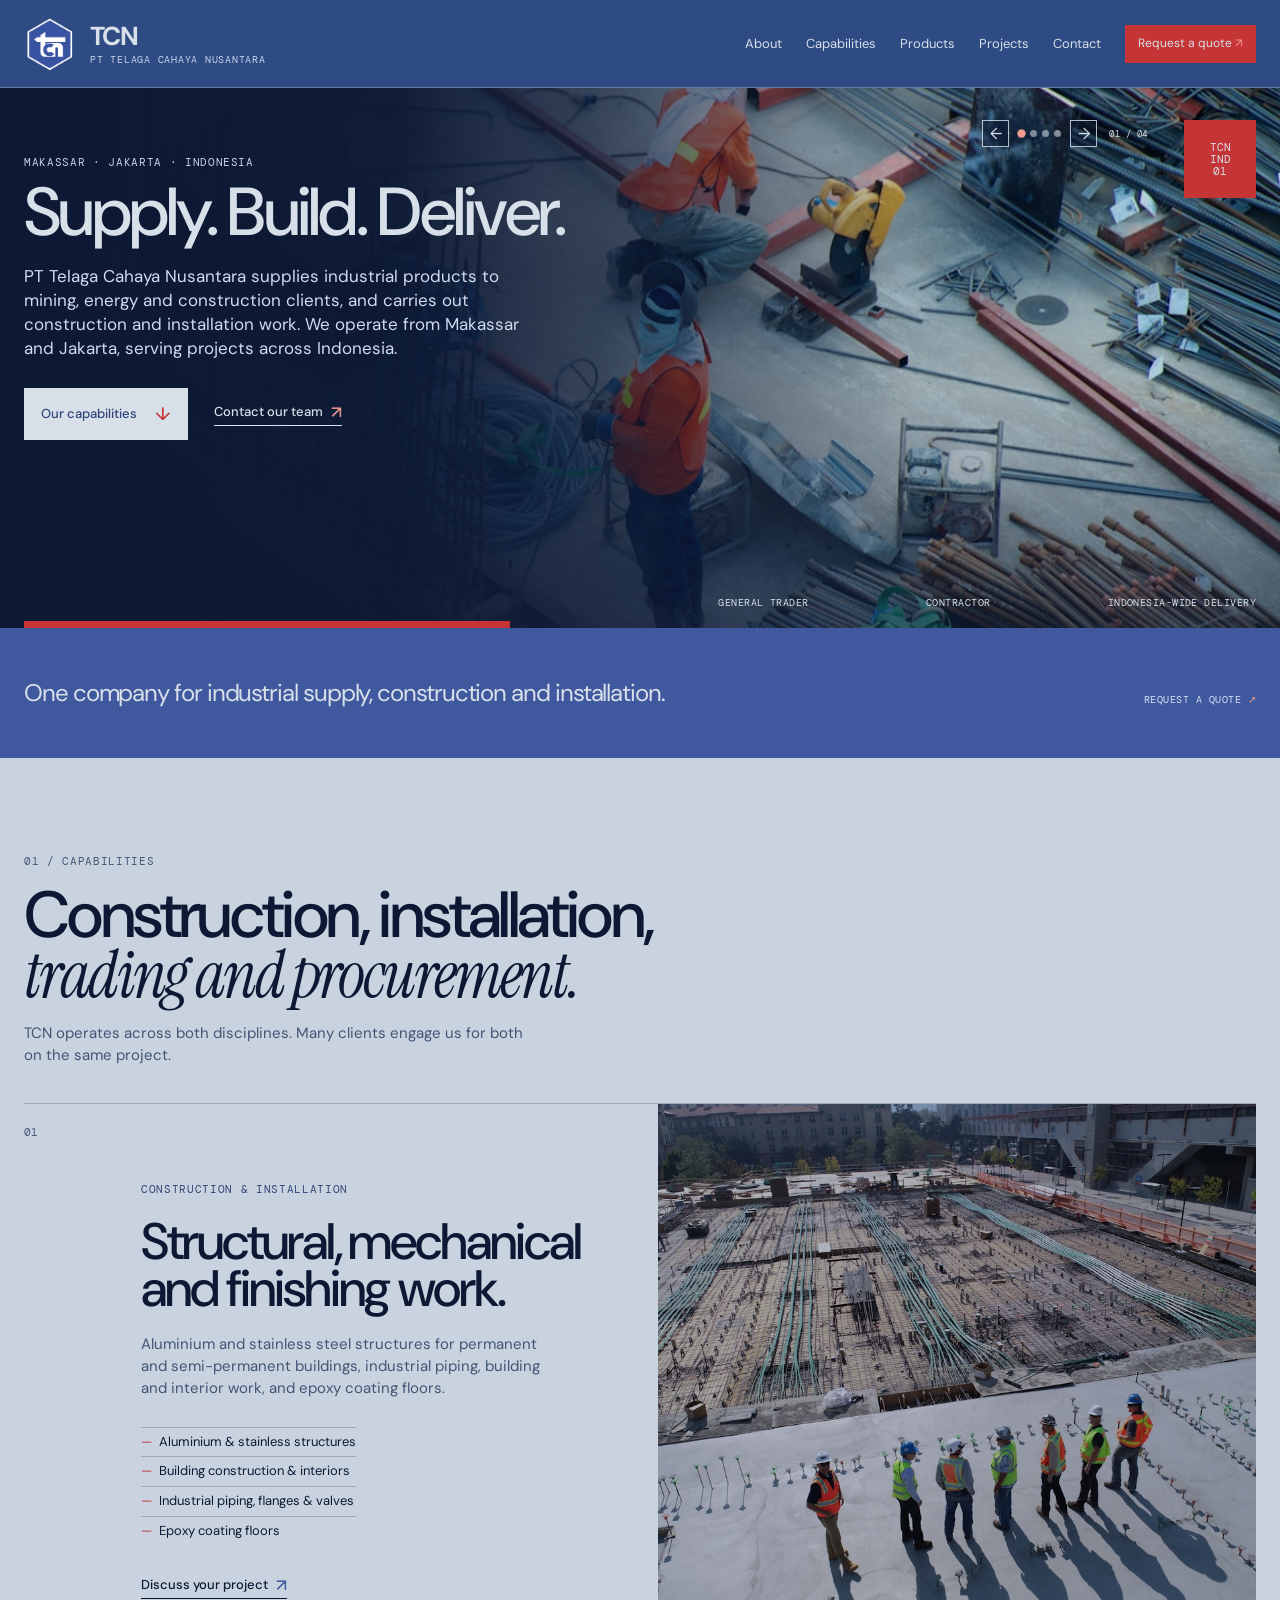
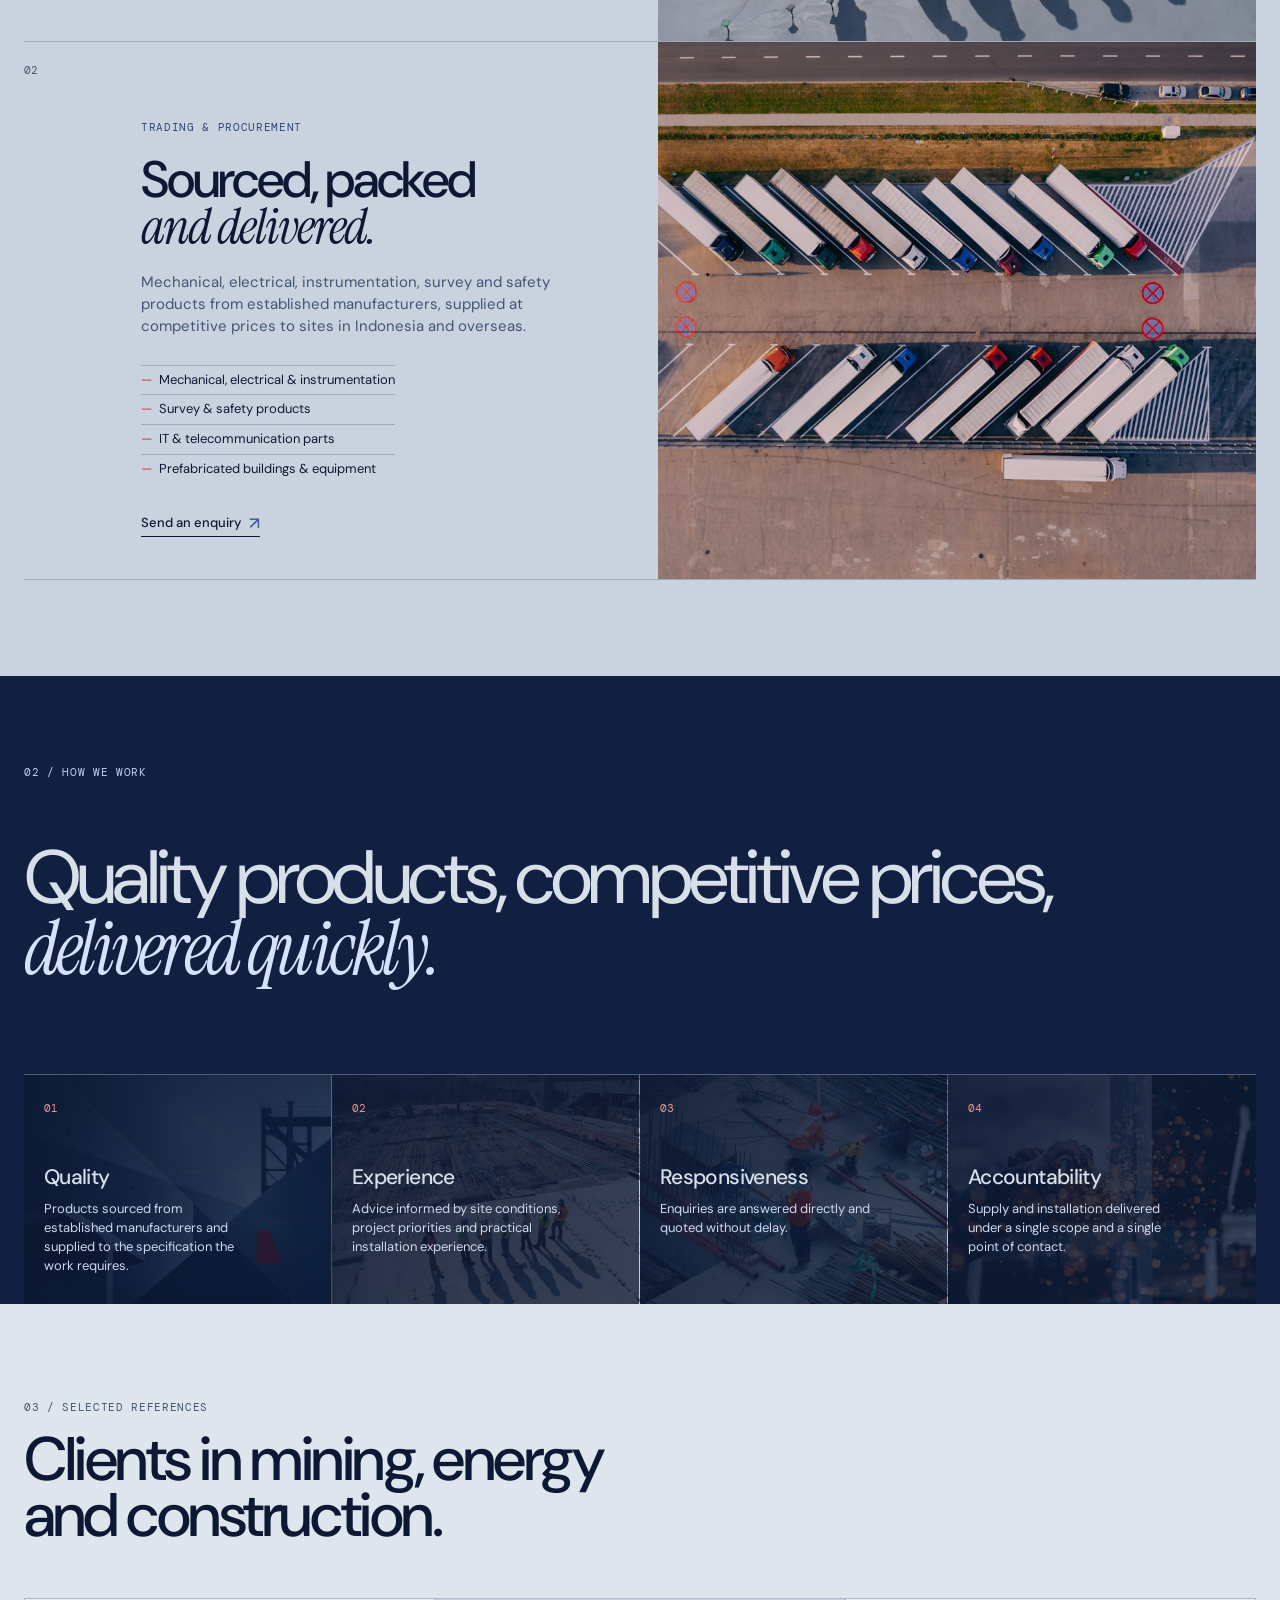
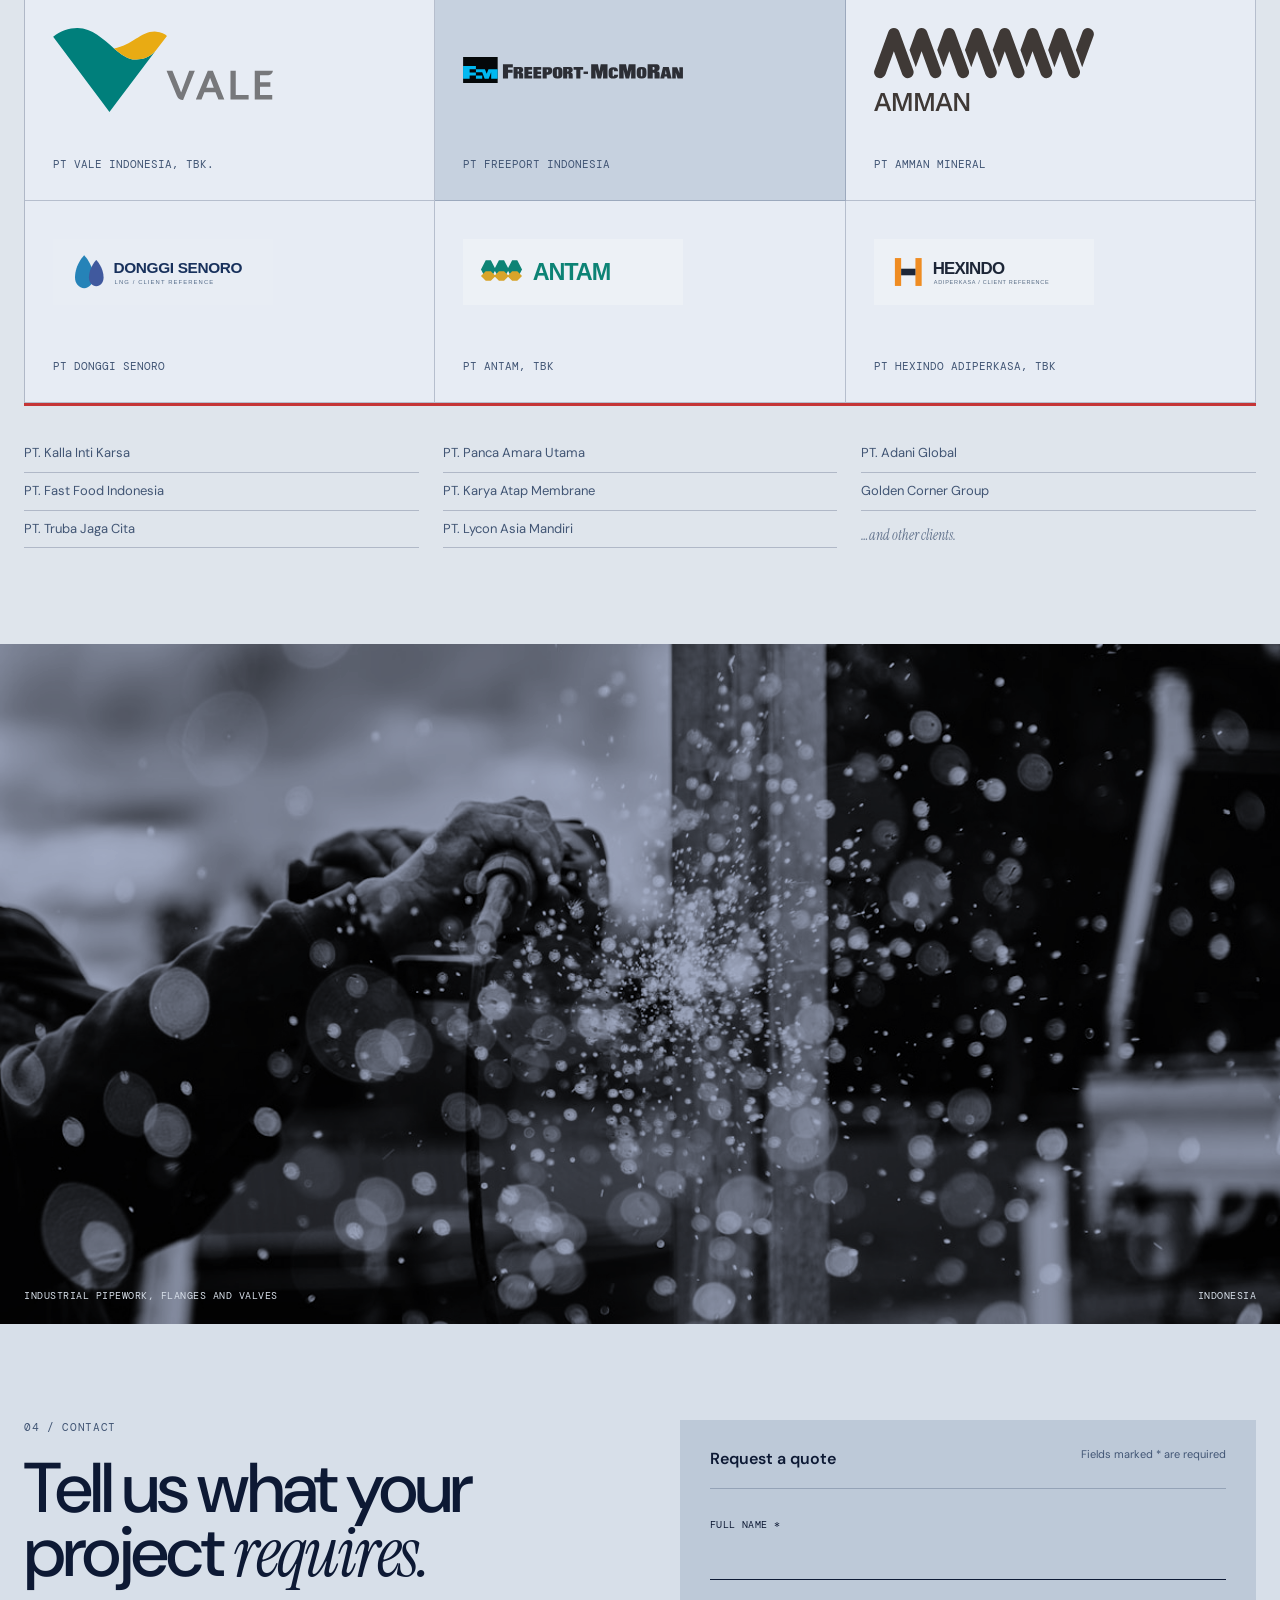
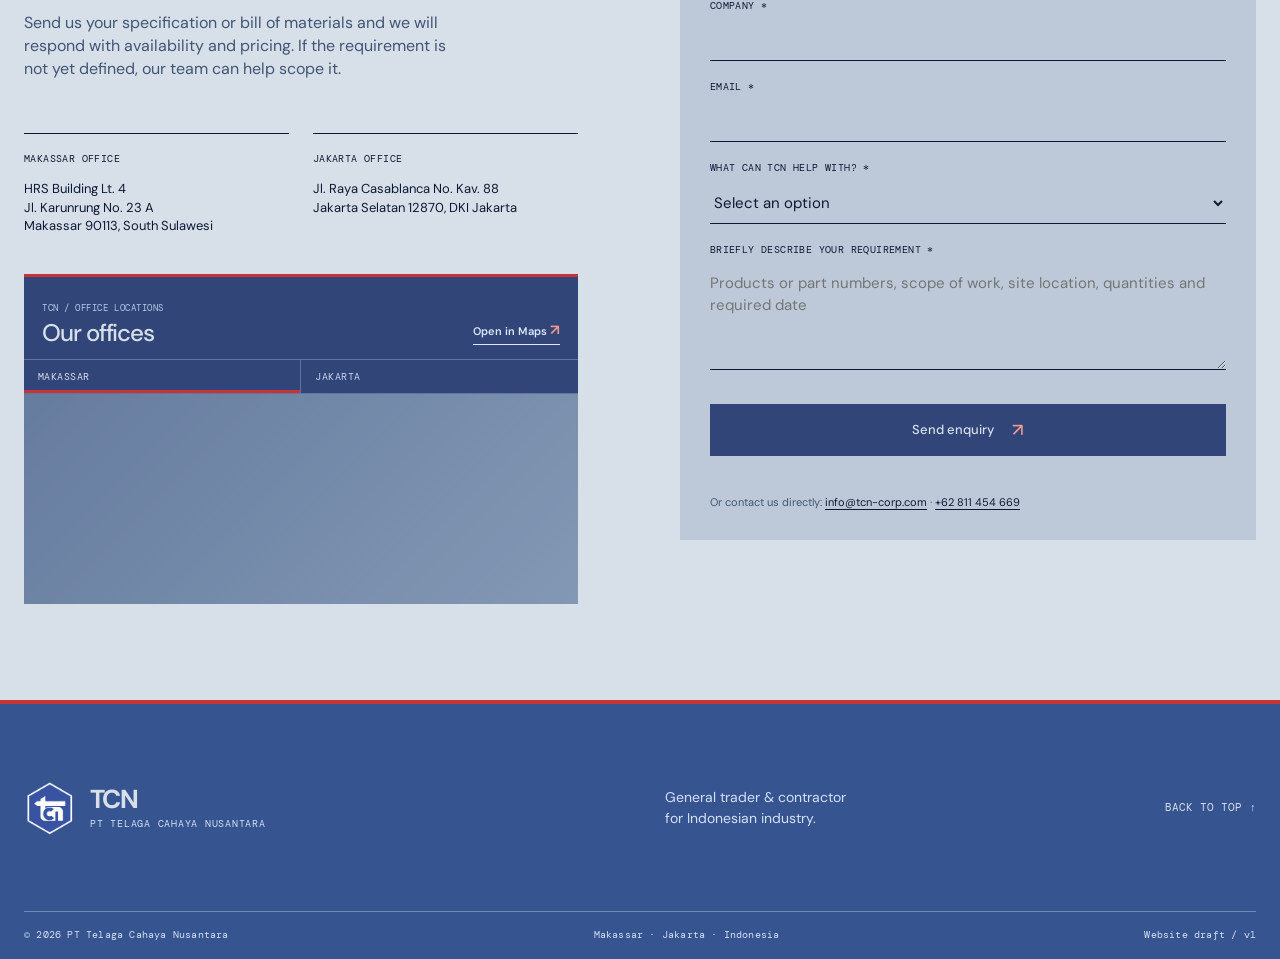
==== commit 938deb76: "Restore hero autoplay and update page titles" ====
--- a/index.html
+++ b/index.html
@@ -4,7 +4,7 @@
     <meta charset="UTF-8" />
     <meta name="viewport" content="width=device-width, initial-scale=1.0" />
     <meta name="description" content="PT Telaga Cahaya Nusantara supplies mechanical, electrical, instrumentation and safety products, and installs aluminium structures, industrial piping and epoxy floors. Makassar and Jakarta." />
-    <title>TCN — General Trader & Contractor</title>
+    <title>• TCN - PT. Telaga Cahaya Nusantara</title>
     <link rel="icon" type="image/png" href="assets/tcn-logo.png" />
     <link rel="preconnect" href="https://fonts.googleapis.com" />
     <link rel="preconnect" href="https://fonts.gstatic.com" crossorigin />
@@ -197,6 +197,6 @@
     </footer>
 
     <script src="assets/asset-library.js"></script>
-    <script src="script.js"></script>
+    <script src="script.js?v=20260729-2"></script>
   </body>
 </html>
--- a/styles.css
+++ b/styles.css
@@ -570,7 +570,7 @@
 
 .hero-slider-controls {
   top: 32px;
-  right: clamp(118px, 11vw, 170px);
+  right: max(132px, calc((100% - 1320px) / 2 + 116px));
   left: auto;
 }
 
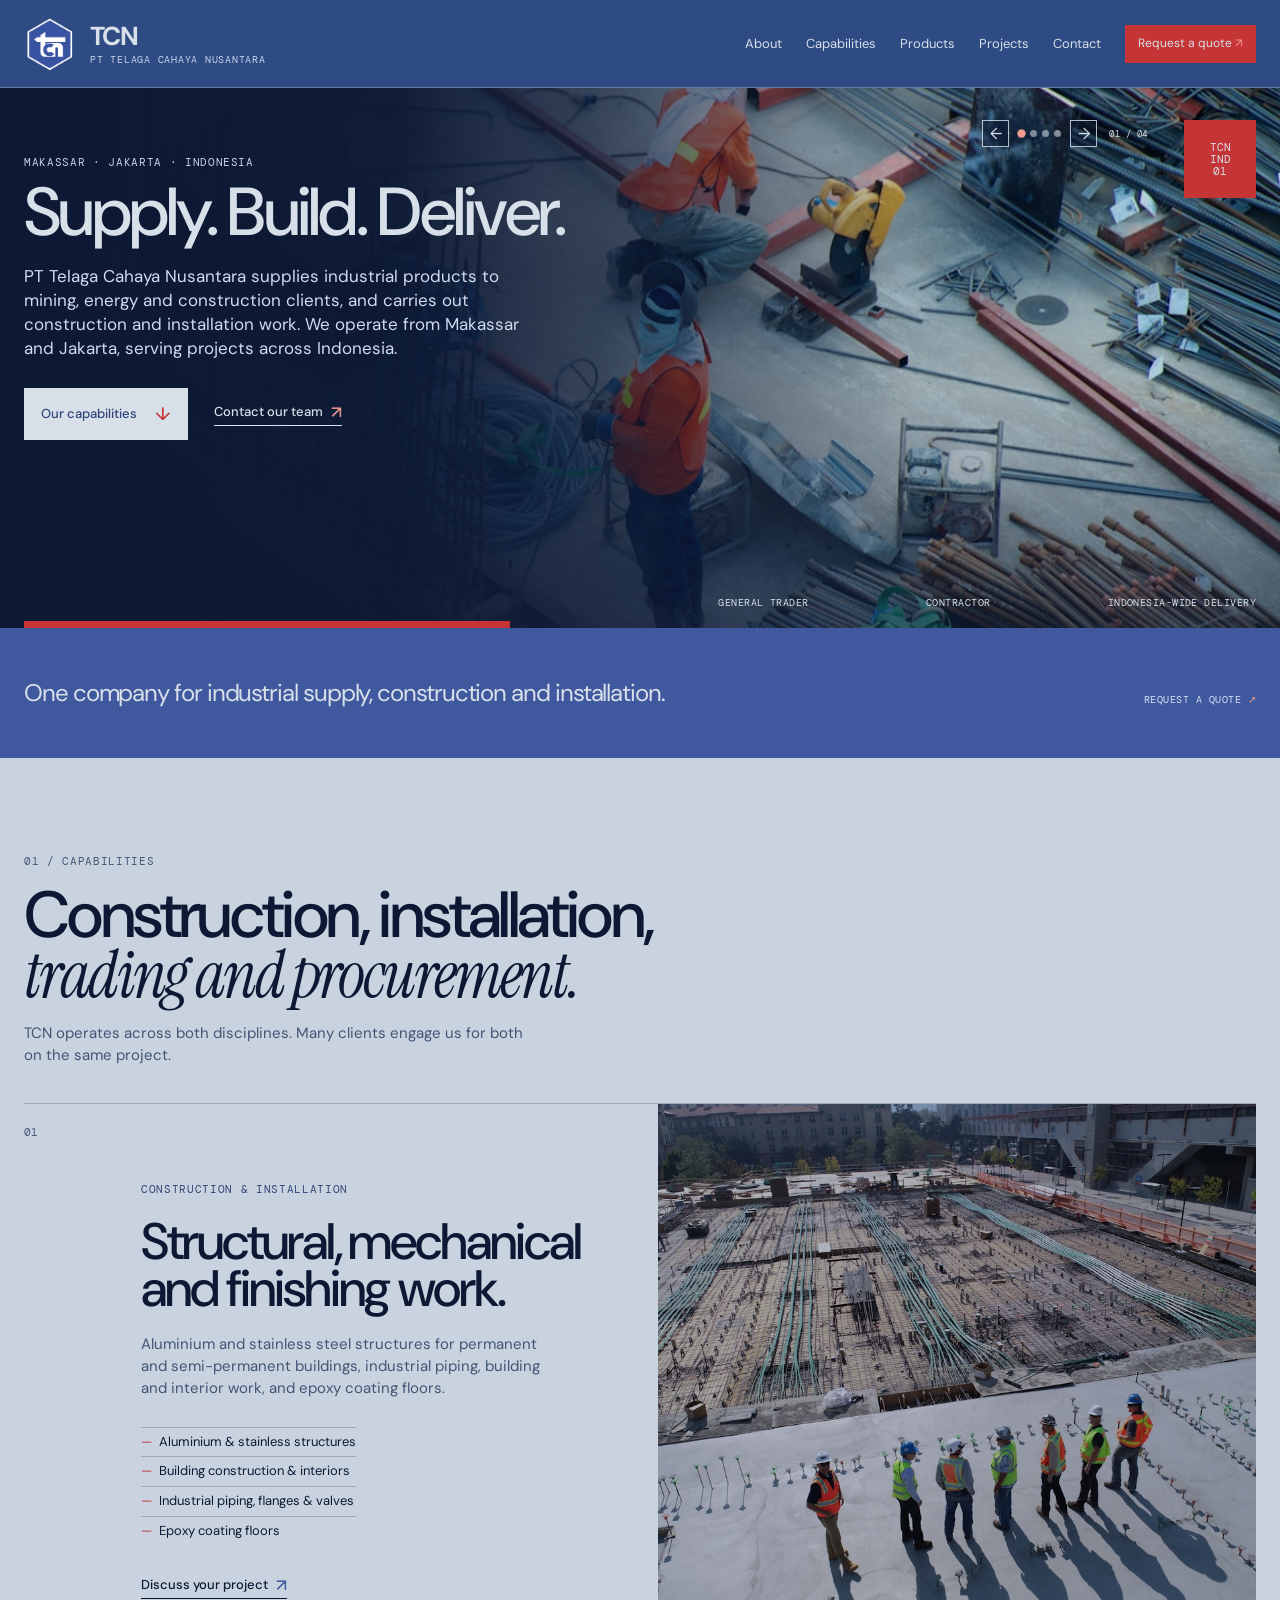
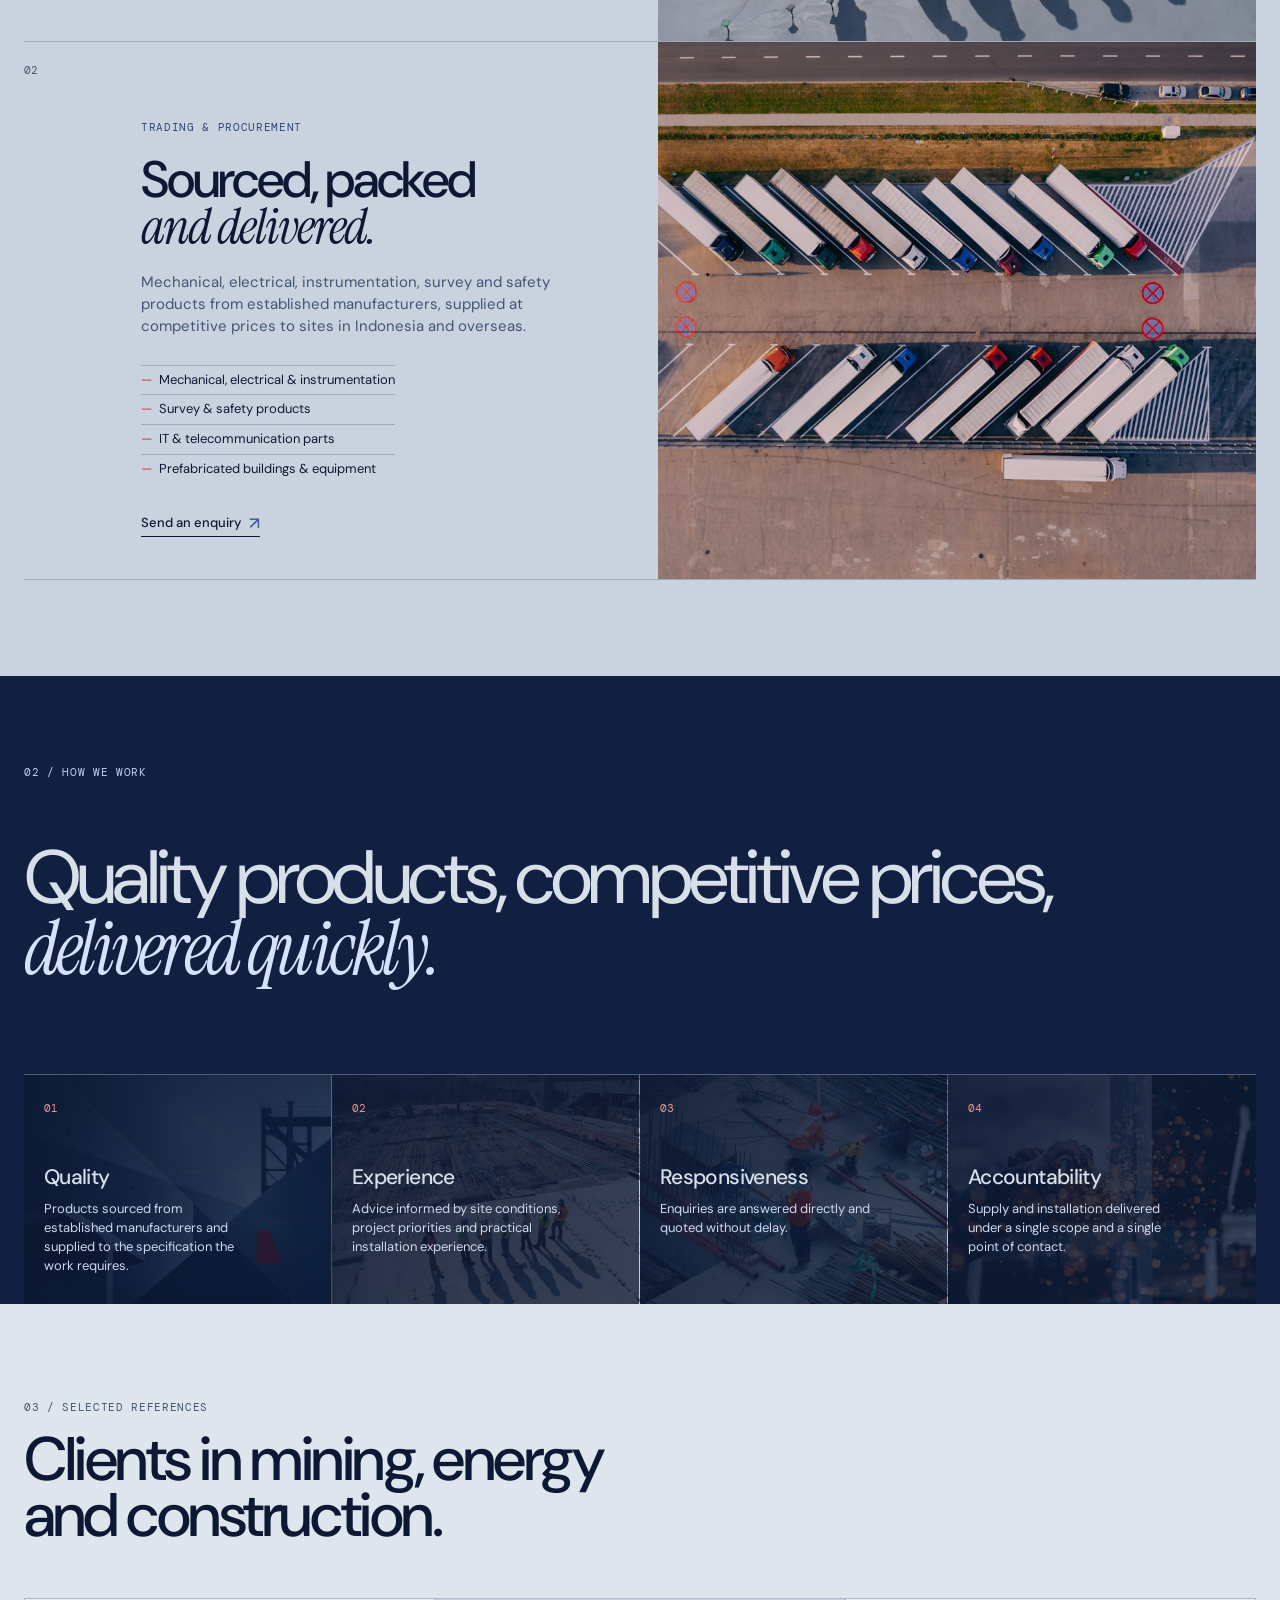
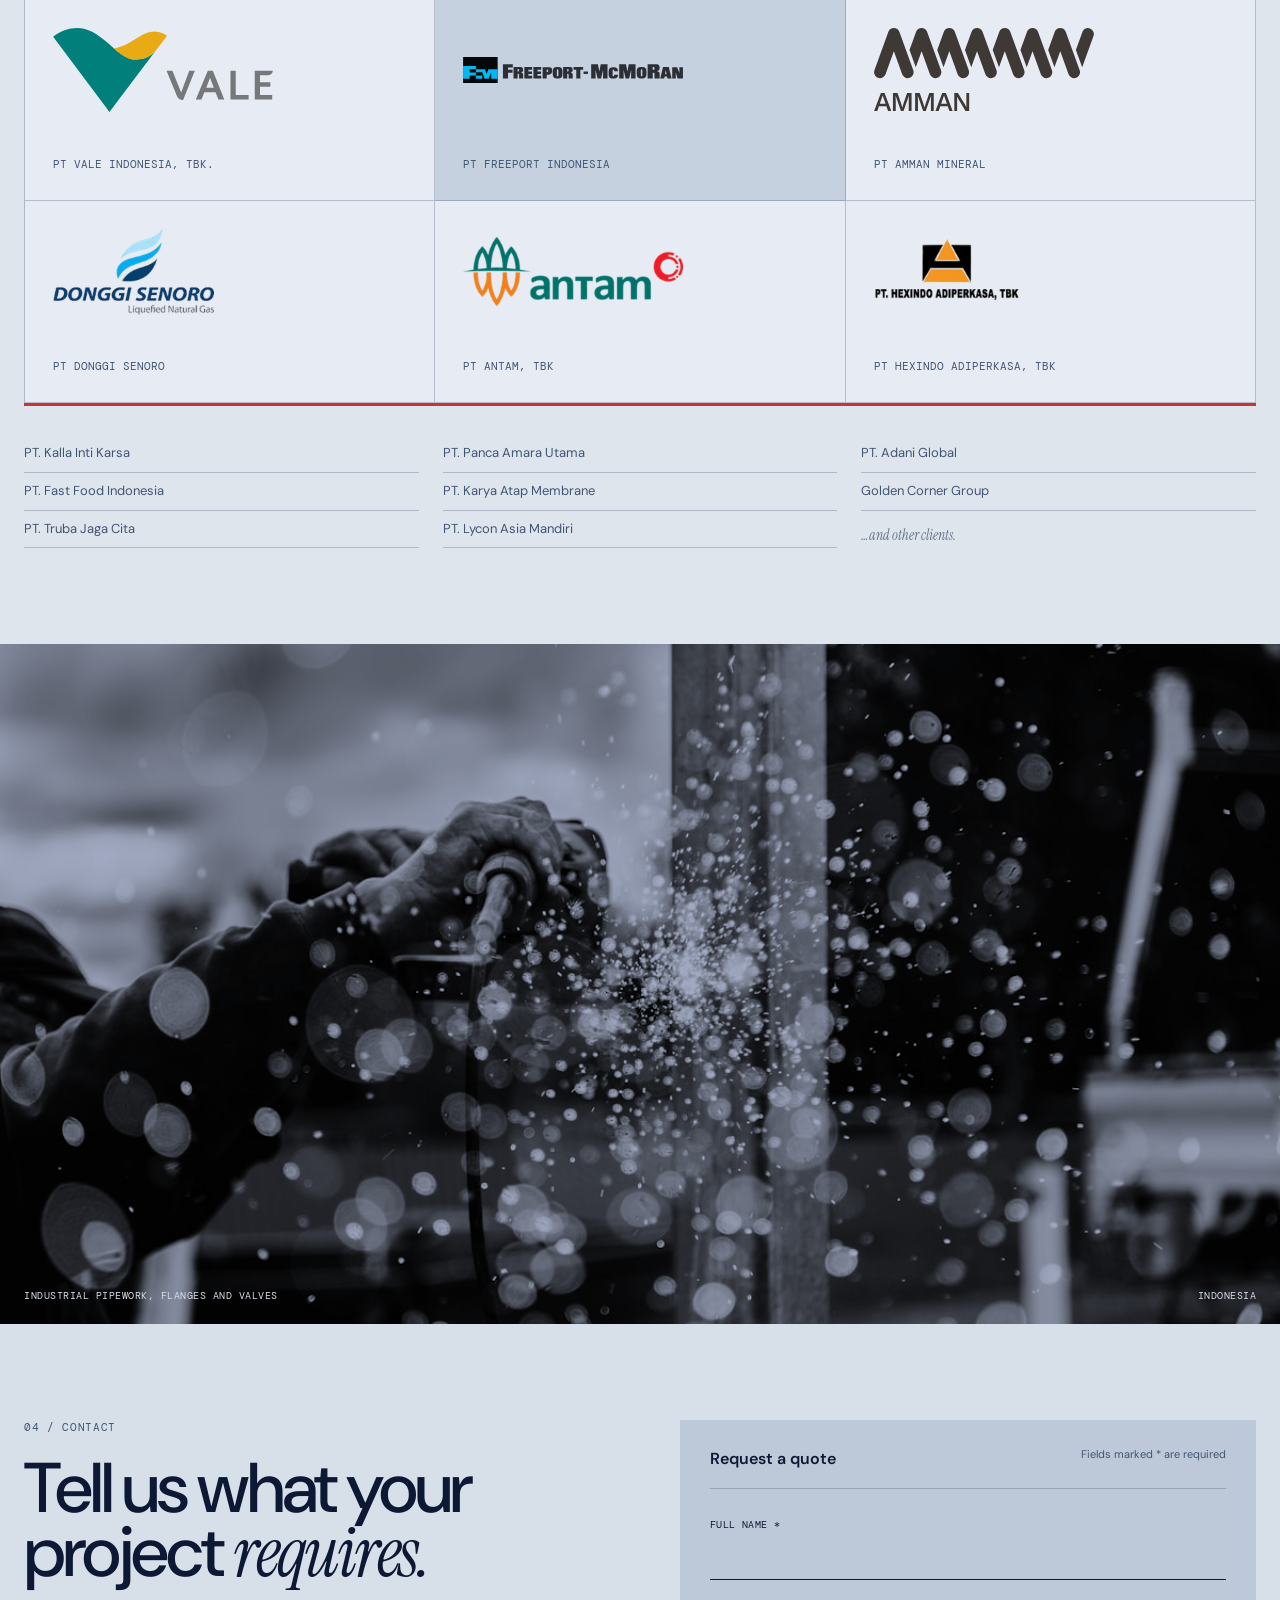
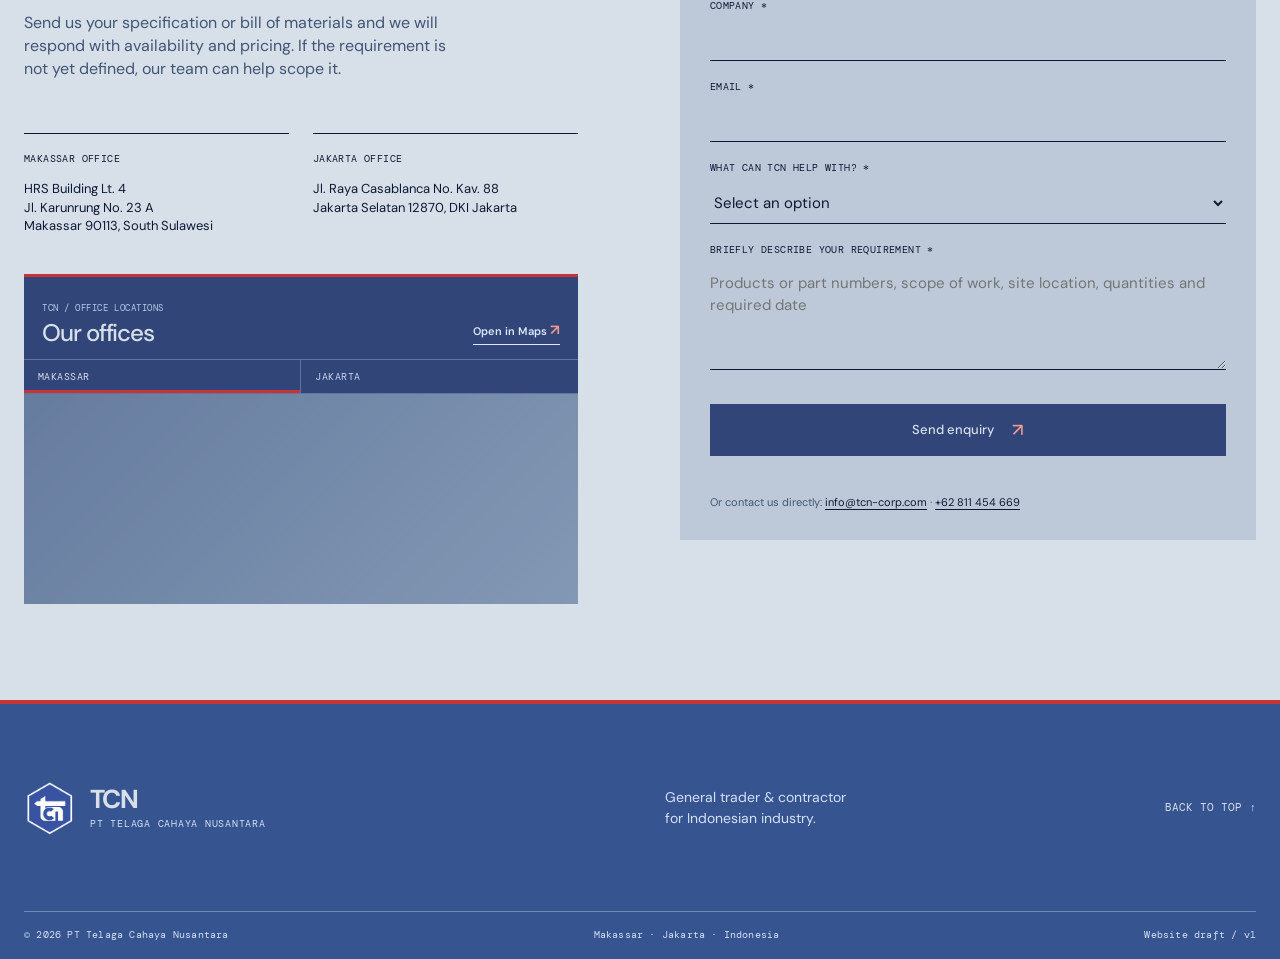
==== commit 5032789d: "Use real client logos and wire up the enquiry form Reference section: - Replace the placeholder typo" ====
--- a/index.html
+++ b/index.html
@@ -4,7 +4,7 @@
     <meta charset="UTF-8" />
     <meta name="viewport" content="width=device-width, initial-scale=1.0" />
     <meta name="description" content="PT Telaga Cahaya Nusantara supplies mechanical, electrical, instrumentation and safety products, and installs aluminium structures, industrial piping and epoxy floors. Makassar and Jakarta." />
-    <title>• TCN - PT. Telaga Cahaya Nusantara</title>
+    <title>TCN - PT. Telaga Cahaya Nusantara</title>
     <link rel="icon" type="image/png" href="assets/tcn-logo.png" />
     <link rel="preconnect" href="https://fonts.googleapis.com" />
     <link rel="preconnect" href="https://fonts.gstatic.com" crossorigin />
@@ -138,9 +138,9 @@
           <article class="client-logo-card"><img src="assets/clients/vale-indonesia.svg" data-asset="clientVale" data-asset-alt="auto" alt="PT Vale Indonesia logo" /><p>PT Vale Indonesia, Tbk.</p></article>
           <article class="client-logo-card"><img src="assets/clients/freeport-indonesia.svg" data-asset="clientFreeport" data-asset-alt="auto" alt="PT Freeport Indonesia logo" /><p>PT Freeport Indonesia</p></article>
           <article class="client-logo-card"><img src="assets/clients/amman-mineral.svg" data-asset="clientAmman" data-asset-alt="auto" alt="PT Amman Mineral logo" /><p>PT Amman Mineral</p></article>
-          <article class="client-logo-card"><img src="assets/clients/donggi-senoro-reference.svg" data-asset="clientDonggi" data-asset-alt="auto" alt="PT Donggi Senoro client reference mark" /><p>PT Donggi Senoro</p></article>
-          <article class="client-logo-card"><img src="assets/clients/antam-reference.svg" data-asset="clientAntam" data-asset-alt="auto" alt="PT Antam client reference mark" /><p>PT Antam, Tbk</p></article>
-          <article class="client-logo-card"><img src="assets/clients/hexindo-reference.svg" data-asset="clientHexindo" data-asset-alt="auto" alt="PT Hexindo Adiperkasa client reference mark" /><p>PT Hexindo Adiperkasa, Tbk</p></article>
+          <article class="client-logo-card"><img src="assets/clients/donggi-senoro.png" data-asset="clientDonggi" data-asset-alt="auto" alt="PT Donggi Senoro logo" /><p>PT Donggi Senoro</p></article>
+          <article class="client-logo-card"><img src="assets/clients/antam.png" data-asset="clientAntam" data-asset-alt="auto" alt="PT Antam, Tbk logo" /><p>PT Antam, Tbk</p></article>
+          <article class="client-logo-card"><img src="assets/clients/hexindo-adiperkasa.png" data-asset="clientHexindo" data-asset-alt="auto" alt="PT Hexindo Adiperkasa, Tbk logo" /><p>PT Hexindo Adiperkasa, Tbk</p></article>
         </div>
         <div class="reference-roster reveal"><ul><li>PT. Kalla Inti Karsa</li><li>PT. Panca Amara Utama</li><li>PT. Adani Global</li><li>PT. Fast Food Indonesia</li><li>PT. Karya Atap Membrane</li><li>Golden Corner Group</li><li>PT. Truba Jaga Cita</li><li>PT. Lycon Asia Mandiri</li><li class="reference-more"><em>…and other clients.</em></li></ul></div>
       </section>
@@ -173,8 +173,13 @@
             </div>
           </section>
         </div>
-        <form class="contact-form reveal reveal-delay" id="quote-form">
+        <form class="contact-form reveal reveal-delay" id="quote-form" action="https://formsubmit.co/info@tcn-corp.com" method="POST">
           <div class="form-intro"><p>Request a quote</p><span>Fields marked * are required</span></div>
+          <input type="hidden" name="_subject" value="New TCN enquiry from tcn-corp.com" />
+          <input type="hidden" name="_template" value="table" />
+          <input type="hidden" name="_captcha" value="false" />
+          <input type="hidden" name="_next" value="https://tcn-corp.com/thank-you.html" />
+          <input type="text" name="_honey" class="form-honeypot" tabindex="-1" autocomplete="off" aria-hidden="true" />
           <label>Full name *<input required name="name" type="text" autocomplete="name" /></label>
           <label>Company *<input required name="company" type="text" autocomplete="organization" /></label>
           <label>Email *<input required name="email" type="email" autocomplete="email" /></label>
@@ -197,6 +202,6 @@
     </footer>
 
     <script src="assets/asset-library.js"></script>
-    <script src="script.js?v=20260729-2"></script>
+    <script src="script.js?v=20261012-1"></script>
   </body>
 </html>
--- a/styles.css
+++ b/styles.css
@@ -163,6 +163,11 @@
 .contact-form input:focus, .contact-form select:focus, .contact-form textarea:focus { border-bottom: 2px solid var(--blue); }
 .contact-form .button { width: 100%; margin-top: 29px; }
 .form-status { min-height: 1.2em; margin: 14px 0 0; color: var(--blue-deep); font-size: 12px; }
+.form-status.is-success { color: #1f6b3f; }
+.form-status.is-error { color: var(--red); }
+.form-status a { border-bottom: 1px solid currentColor; }
+.form-honeypot { position: absolute; left: -9999px; width: 1px; height: 1px; opacity: 0; pointer-events: none; }
+.contact-form button[type="submit"]:disabled { opacity: .6; cursor: progress; }
 .form-contact { margin: 11px 0 0; color: var(--muted); font-size: clamp(8.5px, 2.7vw, 11px); white-space: nowrap; }
 .form-contact a { color: var(--ink); border-bottom: 1px solid var(--ink); }
 
@@ -270,6 +275,8 @@
 .supplier-brand-card { position: relative; min-height: 158px; display: flex; flex-direction: column; justify-content: space-between; gap: 10px; padding: 14px 16px 15px; overflow: hidden; border: 1px solid var(--line); background: rgba(237,242,251,.46); }
 .supplier-brand-card::after { content: ''; position: absolute; bottom: 0; left: 0; width: 62%; height: 3px; background: var(--red); }
 .supplier-brand-card:nth-child(5n + 2), .supplier-brand-card:nth-child(5n + 4) { background: #c6d1df; }
+.supplier-brand-card.is-expansion { background: rgba(64, 89, 158, .12); }
+.supplier-brand-card.is-expansion::after { width: 100%; }
 .supplier-brand-identity { display: flex; align-items: center; width: 100%; height: 43px; padding: 8px 10px; background: rgba(13,25,52,.06); border: 1px solid rgba(13,25,52,.12); }
 .supplier-brand-identity.is-placeholder { border-style: dashed; }
 .supplier-brand-identity img { width: 100%; height: 100%; object-fit: contain; object-position: left center; }
@@ -286,6 +293,7 @@
 .product-index-media img { width: 100%; height: 100%; object-fit: cover; filter: saturate(.58) contrast(1.06); }
 .product-index-media figcaption { position: absolute; z-index: 1; right: 13px; top: 12px; color: rgba(237,242,251,.72); font: 9px var(--mono); text-transform: uppercase; letter-spacing: .07em; }
 .product-number, .product-index-card > div { position: relative; z-index: 1; }
+.product-index-card > div { padding-bottom: 48px; }
 .product-index-card:nth-child(4n + 2), .product-index-card:nth-child(4n + 3) { background: rgba(64, 89, 158, .08); }
 .product-index-card:hover { background: var(--blue-deep); color: var(--paper); }
 .product-index-card:hover .product-index-media::after { background: var(--card-scrim-hover); }
@@ -329,12 +337,21 @@
 .category-group li { padding: 6px 0; border-bottom: 1px solid var(--line); color: var(--muted); font-size: 13px; }
 .category-group .text-link { align-self: end; white-space: nowrap; }
 .related-categories { padding-bottom: clamp(54px, 6vw, 82px); }
-.related-grid { display: grid; grid-template-columns: repeat(3, 1fr); border-top: 1px solid var(--line); border-left: 1px solid var(--line); }
-.related-grid a { min-height: 150px; display: grid; grid-template-columns: 1fr auto; grid-template-rows: auto 1fr; align-items: start; padding: 18px; border-right: 1px solid var(--line); border-bottom: 1px solid var(--line); transition: background .2s, color .2s; }
-.related-grid a:hover { background: var(--blue); color: var(--paper); }
+.related-grid { display: grid; grid-auto-flow: column; grid-auto-columns: minmax(300px, 34vw); gap: 10px; overflow-x: auto; padding-bottom: 7px; border-top: 1px solid var(--line); scroll-padding-left: 1px; scroll-snap-type: x mandatory; scrollbar-color: var(--blue) transparent; scrollbar-width: thin; }
+.related-grid a { position: relative; isolation: isolate; min-height: 230px; display: grid; grid-template-columns: 1fr auto; grid-template-rows: auto auto 1fr; align-items: start; padding: 18px; overflow: hidden; color: var(--ink); border: 1px solid var(--line); background: rgba(64, 89, 158, .08); scroll-snap-align: start; transition: color .22s; }
+.related-card-media { position: absolute; z-index: 0; inset: 0; margin: 0; background: var(--blue-deep); }
+.related-card-media::after { content: ''; position: absolute; inset: 0; background: var(--card-scrim); transition: background .22s; }
+.related-card-media img { width: 100%; height: 100%; object-fit: cover; filter: saturate(.58) contrast(1.06); }
+.related-grid a > *:not(.related-card-media) { position: relative; z-index: 1; }
+.related-grid a:hover { color: var(--paper); }
+.related-grid a:hover .related-card-media::after { background: var(--card-scrim-hover); }
 .related-grid span { color: var(--red); font-family: var(--mono); font-size: 10px; }
-.related-grid strong { align-self: end; font-size: 20px; letter-spacing: -.035em; }
-.related-grid i { color: var(--red); font-size: 20px; font-style: normal; }
+.related-grid strong { grid-column: 1 / -1; grid-row: 2; align-self: start; margin-top: 10px; font-size: 20px; letter-spacing: -.035em; }
+.related-grid p { grid-column: 1 / -1; grid-row: 3; align-self: start; max-width: 30ch; margin: 9px 0 40px; color: var(--muted); font-size: 13px; line-height: 1.35; }
+.related-grid i { position: absolute; z-index: 1; bottom: 17px; left: 18px; color: var(--red); font-size: 17px; font-style: normal; }
+.related-grid i::before { content: 'View category'; margin-right: 8px; font-size: 12px; font-style: normal; font-weight: 600; }
+.related-grid a:hover i { color: var(--red-soft); }
+.related-grid a:hover p { color: #d3def4; }
 
 .projects-hero { min-height: 430px; background: linear-gradient(135deg, transparent 0 63%, var(--blue-soft) 63% 100%); }
 .project-ethos { padding: 37px 0; border-top: 1px solid var(--line); border-bottom: 1px solid var(--line); background: var(--blue); color: var(--paper); }
@@ -384,7 +401,7 @@
 .project-template-grid p { margin: 0; color: var(--muted); font-size: 13px; }
 
 @media (max-width: 900px) { .category-group { grid-template-columns: 8% 27% 1fr; } .category-group .text-link { grid-column: 3; justify-self: start; } .category-group ul { grid-template-columns: 1fr; } .supplier-brand-grid { grid-template-columns: repeat(4, 1fr); } .project-archive-note, .project-template { gap: 46px; } }
-@media (max-width: 620px) { .subpage-hero { min-height: 370px; padding: 46px 0 52px; } .subpage-hero h1, .category-hero h1, .project-dossier h1 { font-size: clamp(52px, 15vw, 76px); } .category-hero { min-height: 365px; padding-top: 46px; padding-bottom: 52px; } .project-dossier { padding-top: 46px; padding-bottom: 62px; } .catalogue-intro, .project-ethos > div { align-items: flex-start; flex-direction: column; gap: 16px; } .supplier-brands { padding-top: 58px; } .supplier-brand-grid { grid-template-columns: repeat(2, 1fr); } .supplier-brand-card { min-height: 112px; padding: 14px; } .supplier-brand-wordmark { min-height: 38px; font-size: 25px; } .product-index-grid, .project-format-grid { grid-template-columns: 1fr; } .product-index-card { min-height: 220px; padding-top: 20px; } .product-card-link { bottom: 16px; } .index-heading { align-items: flex-start; flex-direction: column; gap: 8px; } .group-heading, .project-archive-note, .project-template { grid-template-columns: 1fr; gap: 20px; } .category-group { grid-template-columns: 38px 1fr; gap: 17px; } .category-group ul, .category-group .text-link { grid-column: 2; } .category-group .text-link { margin-top: -8px; } .related-grid { grid-template-columns: 1fr; } .projects-hero { background: linear-gradient(142deg, transparent 0 74%, var(--blue-soft) 74% 100%); } .project-format-grid a { min-height: 230px; } .project-format-grid h2 { margin-top: 34px; } .dossier-fields { grid-template-columns: 1fr; } .project-template-grid { grid-template-columns: 1fr; } .project-template-grid > div, .project-template-grid > div:not(:first-child) { min-height: auto; padding: 18px 0; border-right: 0; border-bottom: 1px solid var(--line); } .project-template-grid h2 { margin-top: 20px; } }
+@media (max-width: 620px) { .subpage-hero { min-height: 370px; padding: 46px 0 52px; } .subpage-hero h1, .category-hero h1, .project-dossier h1 { font-size: clamp(52px, 15vw, 76px); } .category-hero { min-height: 365px; padding-top: 46px; padding-bottom: 52px; } .project-dossier { padding-top: 46px; padding-bottom: 62px; } .catalogue-intro, .project-ethos > div { align-items: flex-start; flex-direction: column; gap: 16px; } .supplier-brands { padding-top: 58px; } .supplier-brand-grid { grid-template-columns: repeat(2, 1fr); } .supplier-brand-card { min-height: 112px; padding: 14px; } .supplier-brand-wordmark { min-height: 38px; font-size: 25px; } .product-index-grid, .project-format-grid { grid-template-columns: 1fr; } .product-index-card { min-height: 220px; padding-top: 20px; } .product-card-link { bottom: 16px; } .index-heading { align-items: flex-start; flex-direction: column; gap: 8px; } .group-heading, .project-archive-note, .project-template { grid-template-columns: 1fr; gap: 20px; } .category-group { grid-template-columns: 38px 1fr; gap: 17px; } .category-group ul, .category-group .text-link { grid-column: 2; } .category-group .text-link { margin-top: -8px; } .related-grid { grid-template-columns: none; grid-auto-columns: minmax(265px, 86vw); } .projects-hero { background: linear-gradient(142deg, transparent 0 74%, var(--blue-soft) 74% 100%); } .project-format-grid a { min-height: 230px; } .project-format-grid h2 { margin-top: 34px; } .dossier-fields { grid-template-columns: 1fr; } .project-template-grid { grid-template-columns: 1fr; } .project-template-grid > div, .project-template-grid > div:not(:first-child) { min-height: auto; padding: 18px 0; border-right: 0; border-bottom: 1px solid var(--line); } .project-template-grid h2 { margin-top: 20px; } }
 
 /* Heavier industrial contrast layer */
 :root {
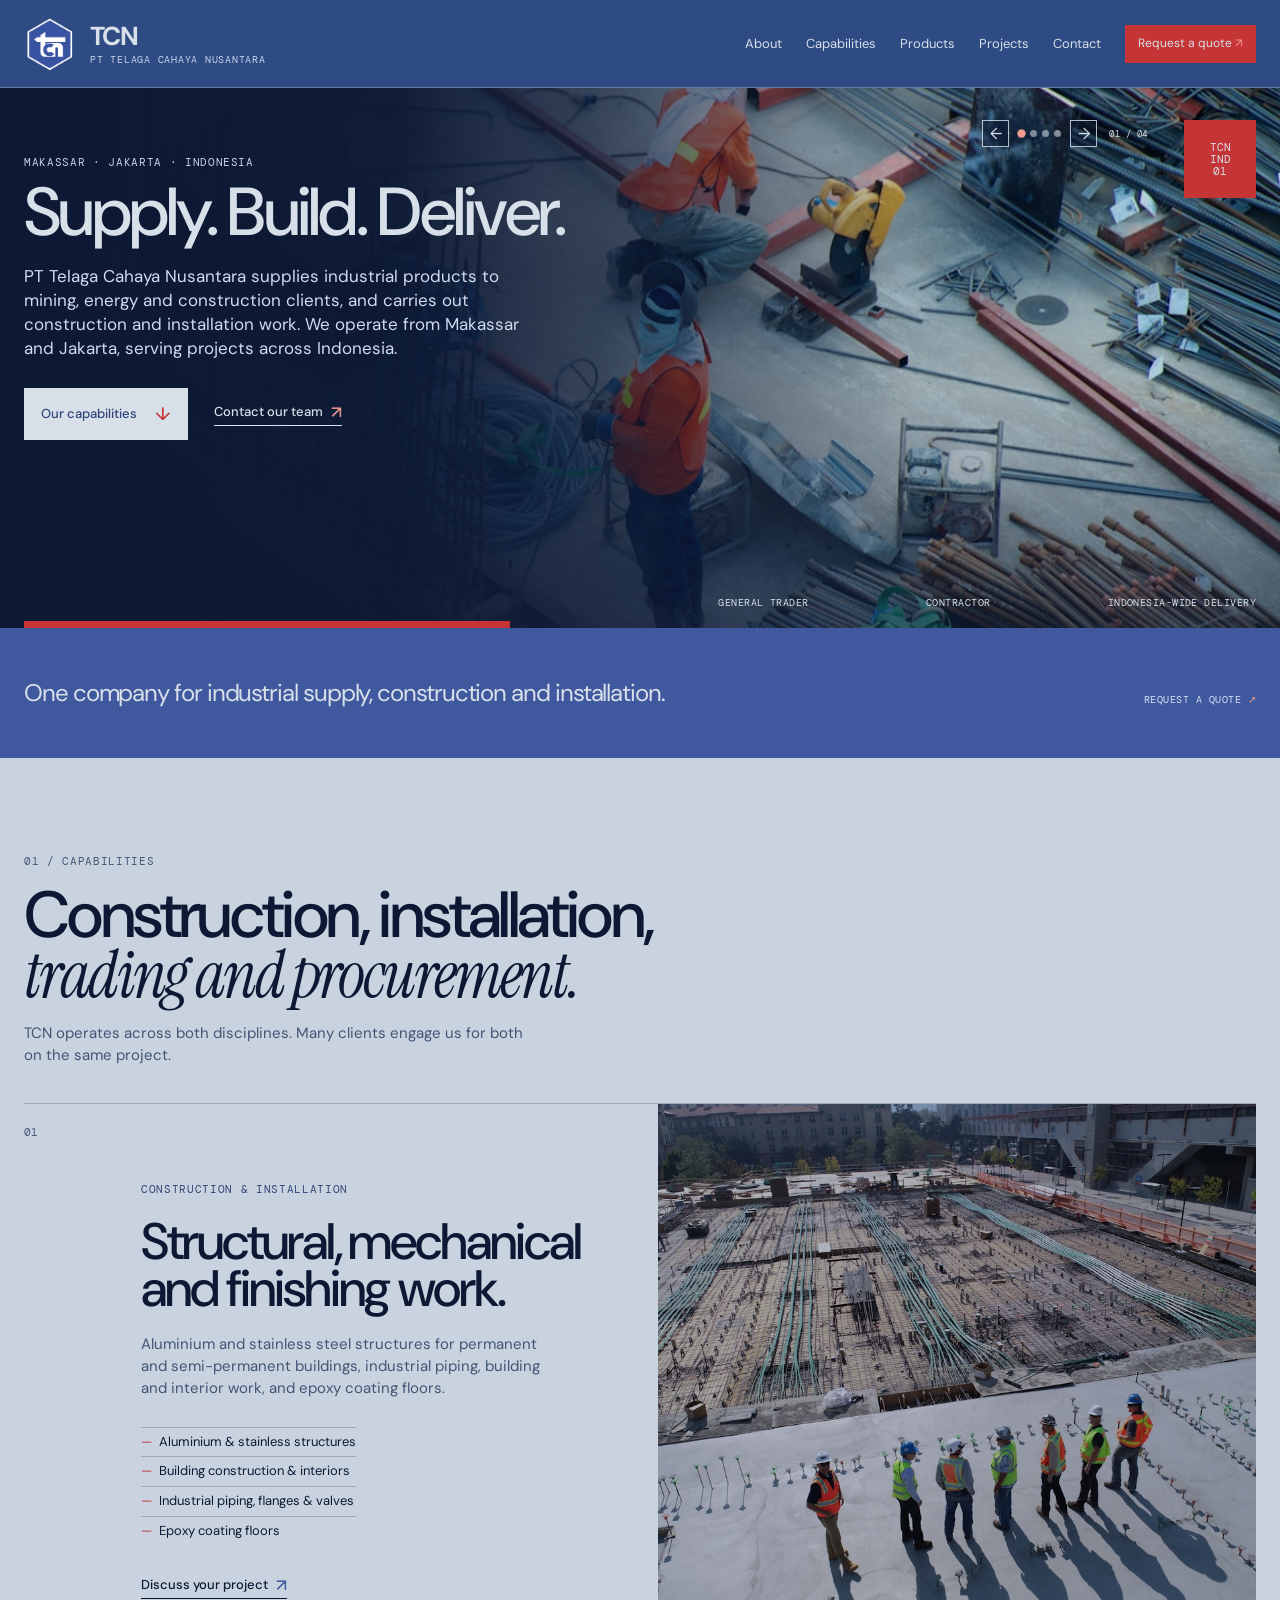
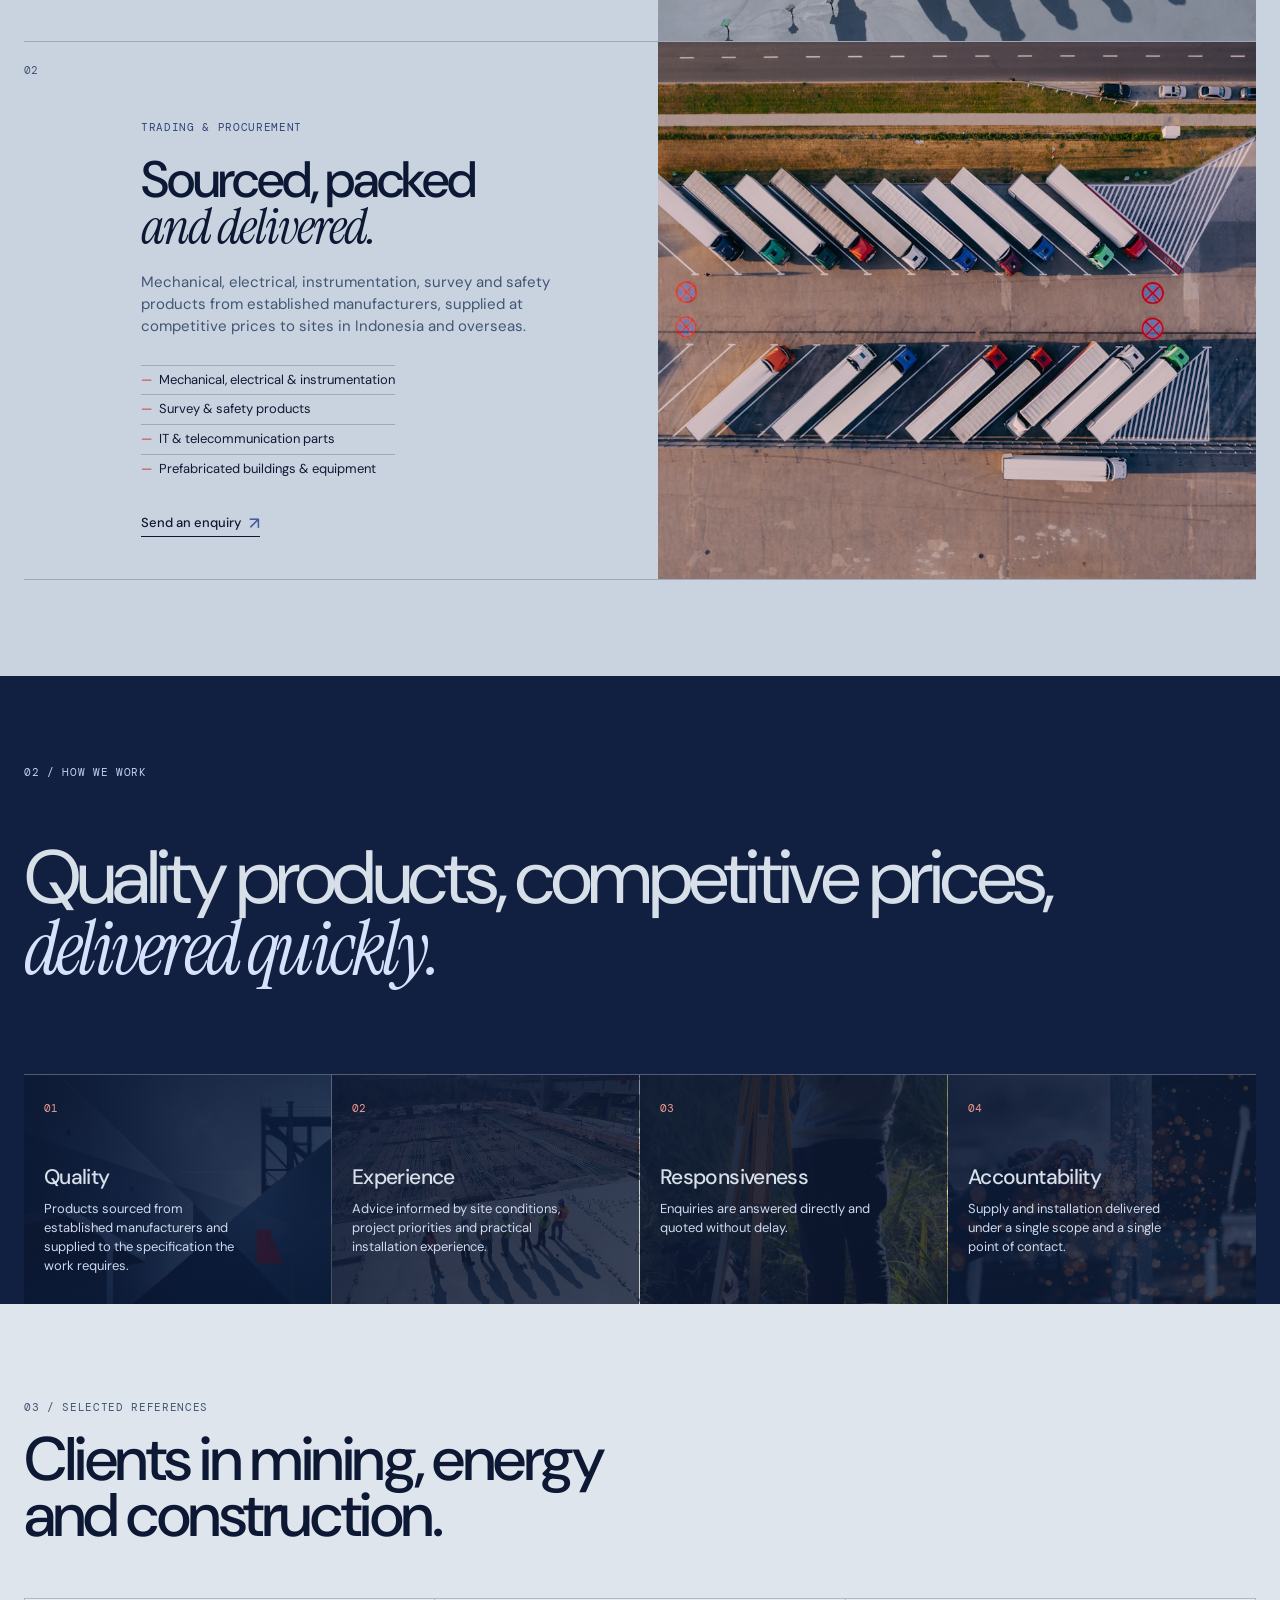
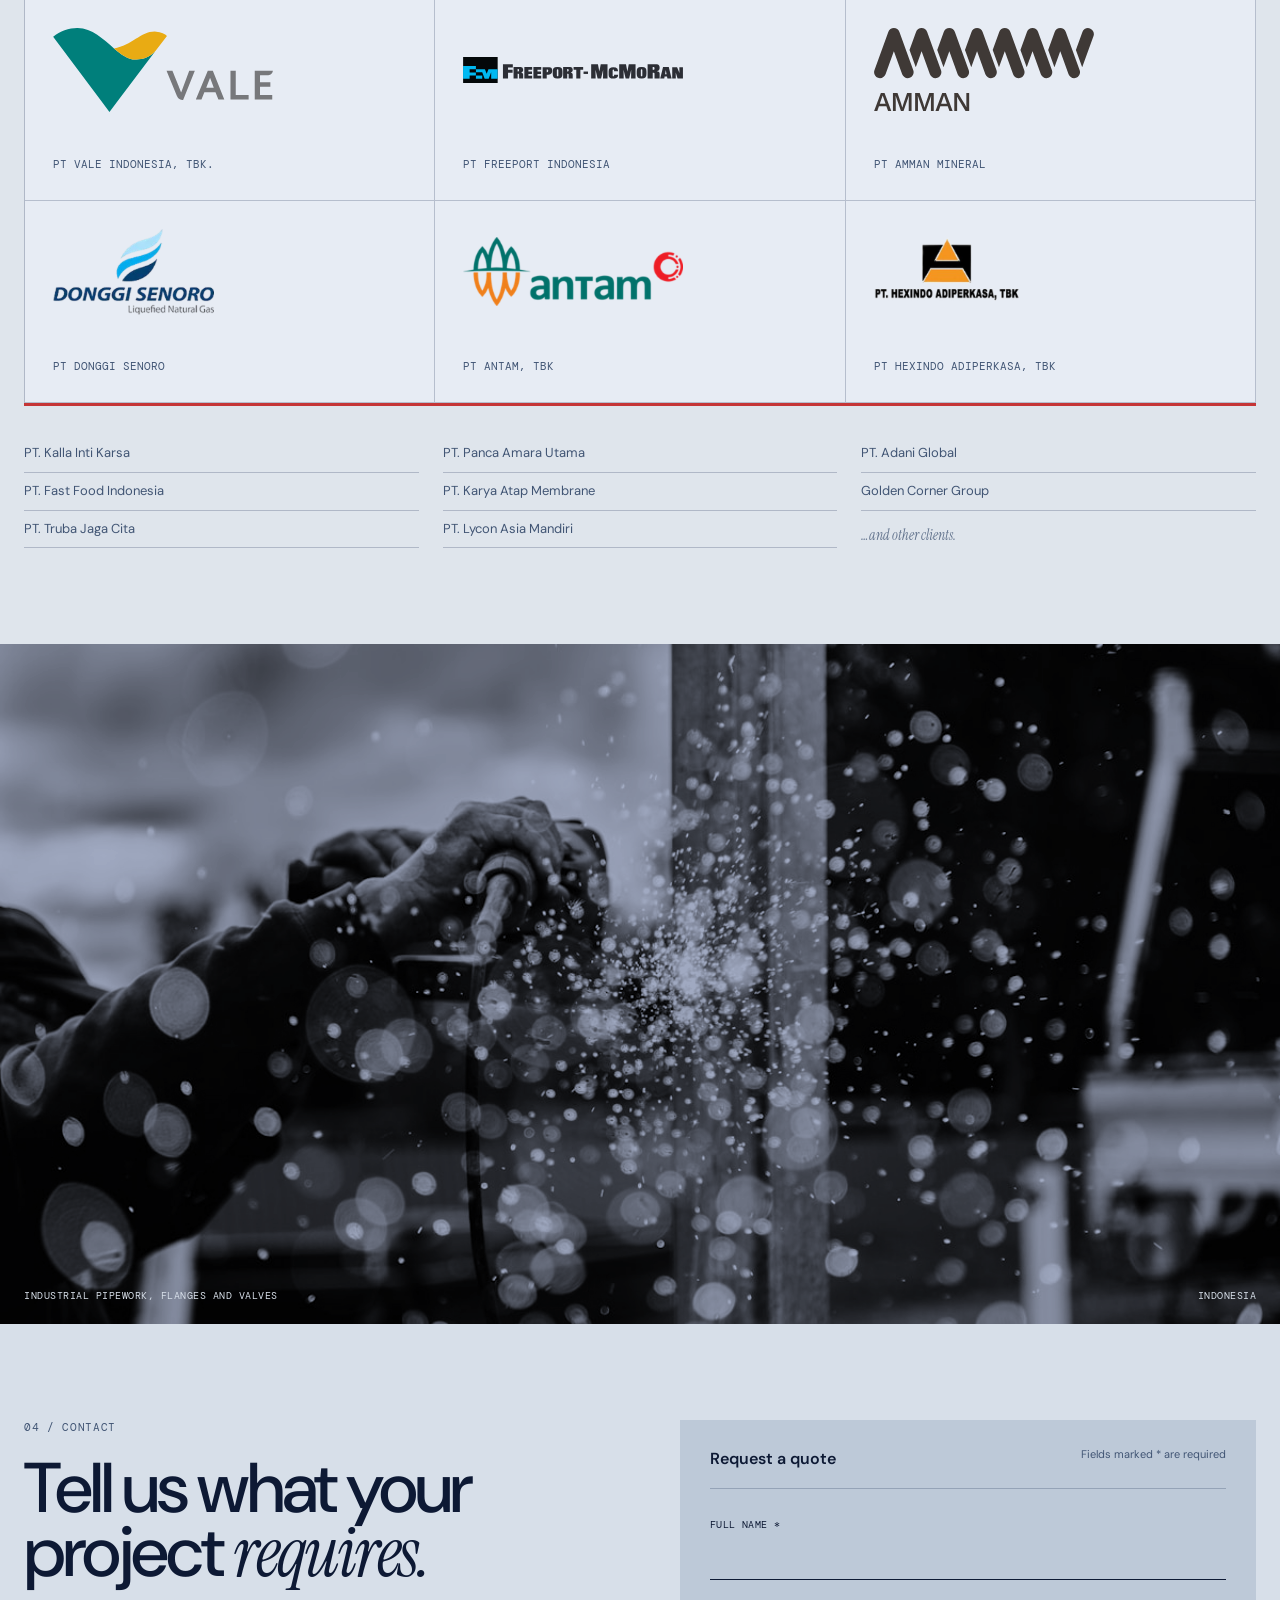
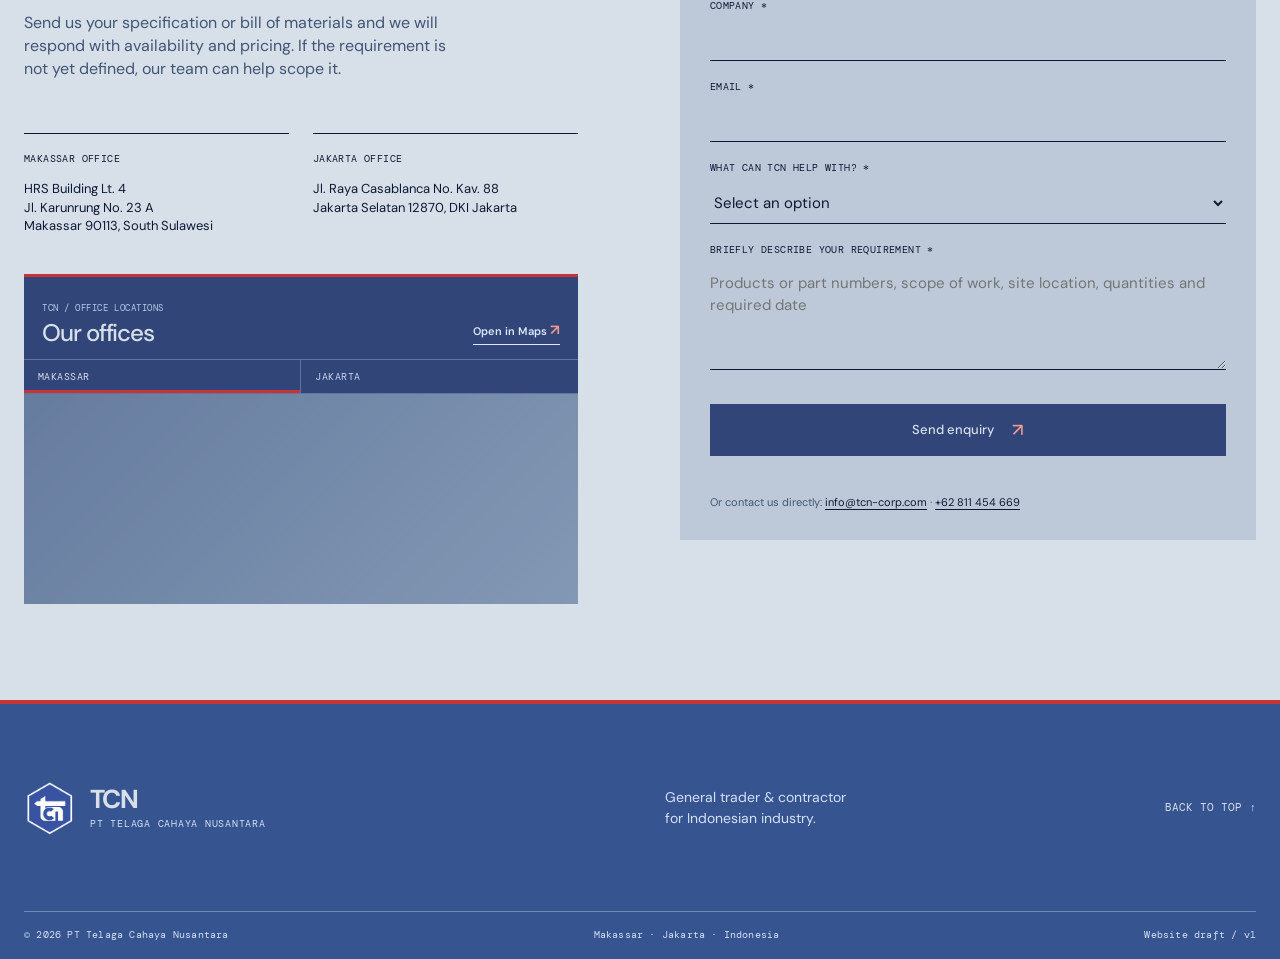
==== commit 211f6c04: "Install vendor logos and dedicated family imagery - Map each of the 19 named suppliers to a local br" ====
--- a/index.html
+++ b/index.html
@@ -9,7 +9,7 @@
     <link rel="preconnect" href="https://fonts.googleapis.com" />
     <link rel="preconnect" href="https://fonts.gstatic.com" crossorigin />
     <link href="https://fonts.googleapis.com/css2?family=DM+Mono:wght@400;500&family=DM+Sans:opsz,wght@9..40,400;9..40,500;9..40,600&family=Instrument+Serif:ital@0;1&display=swap" rel="stylesheet" />
-    <link rel="stylesheet" href="styles.css" />
+    <link rel="stylesheet" href="styles.css?v=20261012-2" />
   </head>
   <body>
     <a class="skip-link" href="#main">Skip to content</a>
@@ -48,7 +48,7 @@
             <img class="is-active" src="assets/products/survey-safety.jpg" data-asset="homeHeroSafety" data-asset-alt="auto" data-hero-slide alt="Industrial construction team at work" />
             <img src="assets/products/electrical.jpg" data-asset="homeHeroInstallation" data-asset-alt="auto" data-hero-slide alt="Industrial installation work" aria-hidden="true" />
             <img src="assets/products/mechanical.jpg" data-asset="homeHeroPiping" data-asset-alt="auto" data-hero-slide alt="Industrial piping and mechanical work" aria-hidden="true" />
-            <img src="assets/products/prefab-capsules.jpg" data-asset="homeHeroPrefab" data-asset-alt="auto" data-hero-slide alt="Prefabricated industrial building environment" aria-hidden="true" />
+            <img src="assets/products/construction-structure.jpg" data-asset="homeHeroConstruction" data-asset-alt="auto" data-hero-slide alt="Steel structure and tower cranes under construction" aria-hidden="true" />
           </div>
           <div class="hero-slider-controls" aria-label="Hero image controls">
             <button type="button" data-hero-previous aria-label="Previous hero image">←</button>
@@ -56,7 +56,7 @@
               <button class="is-active" type="button" data-hero-index="0" aria-label="Show construction team image" aria-pressed="true"></button>
               <button type="button" data-hero-index="1" aria-label="Show installation image" aria-pressed="false"></button>
               <button type="button" data-hero-index="2" aria-label="Show piping image" aria-pressed="false"></button>
-              <button type="button" data-hero-index="3" aria-label="Show prefabricated-building image" aria-pressed="false"></button>
+              <button type="button" data-hero-index="3" aria-label="Show construction structure image" aria-pressed="false"></button>
             </div>
             <button type="button" data-hero-next aria-label="Next hero image">→</button>
             <span class="hero-slide-count" aria-hidden="true">01 / 04</span>
@@ -201,7 +201,7 @@
       <div class="footer-meta section-shell"><span>© <span id="year"></span> PT Telaga Cahaya Nusantara</span><span>Makassar · Jakarta · Indonesia</span><span>Website draft / v1</span></div>
     </footer>
 
-    <script src="assets/asset-library.js"></script>
+    <script src="assets/asset-library.js?v=20261012-2"></script>
     <script src="script.js?v=20261012-1"></script>
   </body>
 </html>
--- a/styles.css
+++ b/styles.css
@@ -118,7 +118,6 @@
 .reference-grid span:nth-child(2n) { background: var(--blue-soft); }
 .client-logo-grid { display: grid; grid-template-columns: repeat(3, 1fr); margin-top: 54px; border-top: 1px solid var(--line); border-left: 1px solid var(--line); }
 .client-logo-card { min-height: 202px; display: flex; flex-direction: column; justify-content: space-between; gap: 24px; padding: 28px; background: rgba(237,242,251,.56); border-right: 1px solid var(--line); border-bottom: 1px solid var(--line); }
-.client-logo-card:nth-child(2) { background: #c6d1df; }
 .client-logo-card img { width: min(100%, 220px); height: 86px; object-fit: contain; object-position: left center; }
 .client-logo-card p { margin: 0; color: var(--muted); font: 11px var(--mono); line-height: 1.35; text-transform: uppercase; }
 .reference-roster { margin-top: 0; padding: 29px 0 0; border-top: 3px solid var(--red); }
@@ -283,6 +282,8 @@
 .supplier-logo-missing { color: var(--muted); font: 9px var(--mono); letter-spacing: .12em; text-transform: uppercase; }
 .supplier-brand-wordmark { display: block; max-width: 100%; margin-top: auto; font-size: clamp(18px, 1.75vw, 26px); line-height: .9; letter-spacing: -.065em; overflow-wrap: anywhere; }
 .supplier-brand-card span { color: var(--muted); font: 9px var(--mono); letter-spacing: .04em; line-height: 1.25; text-transform: uppercase; }
+.supplier-brand-card.is-expansion { justify-content: center; }
+.supplier-brand-card.is-expansion .supplier-brand-wordmark { margin-top: 0; }
 .product-index { padding: clamp(56px, 6.5vw, 88px) 0; }
 .index-heading { display: flex; align-items: baseline; justify-content: space-between; gap: 25px; margin-bottom: 22px; }
 .index-heading > p:not(.eyebrow) { margin: 0; color: var(--muted); font-size: 12px; }
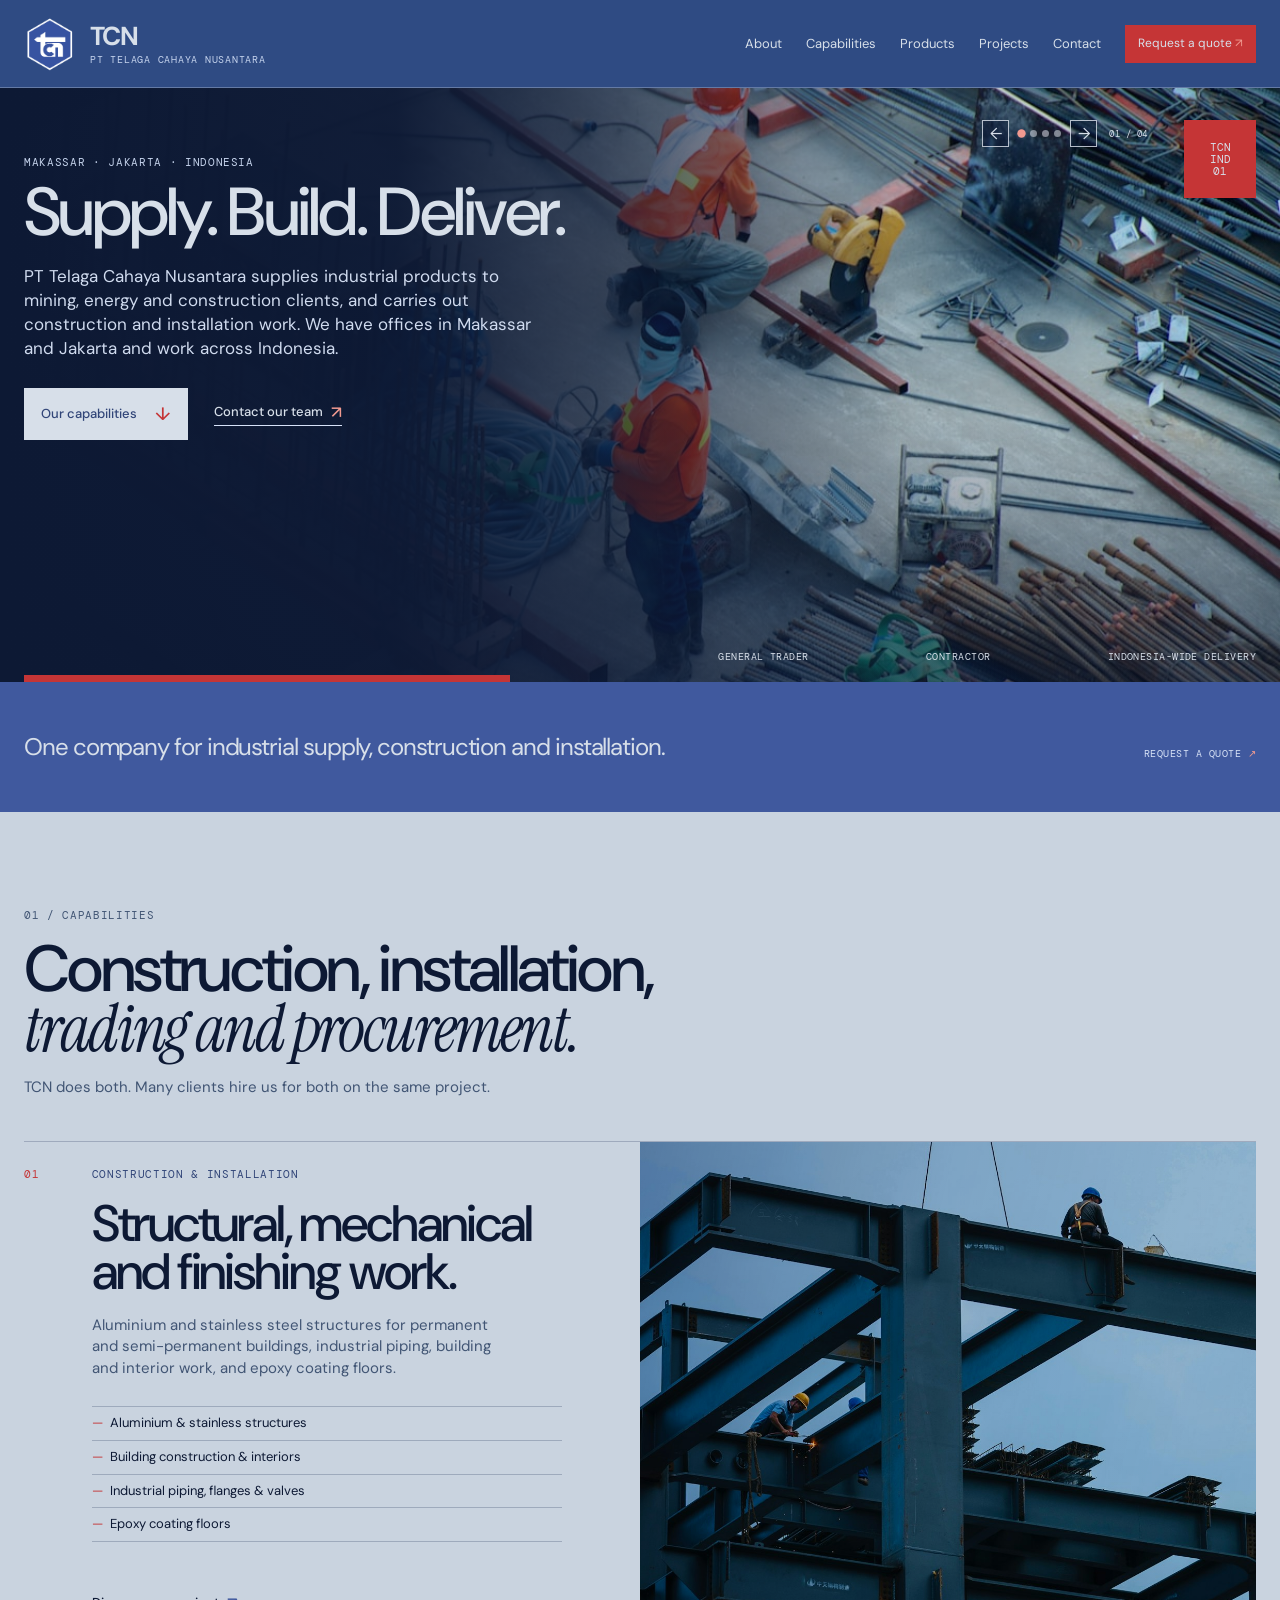
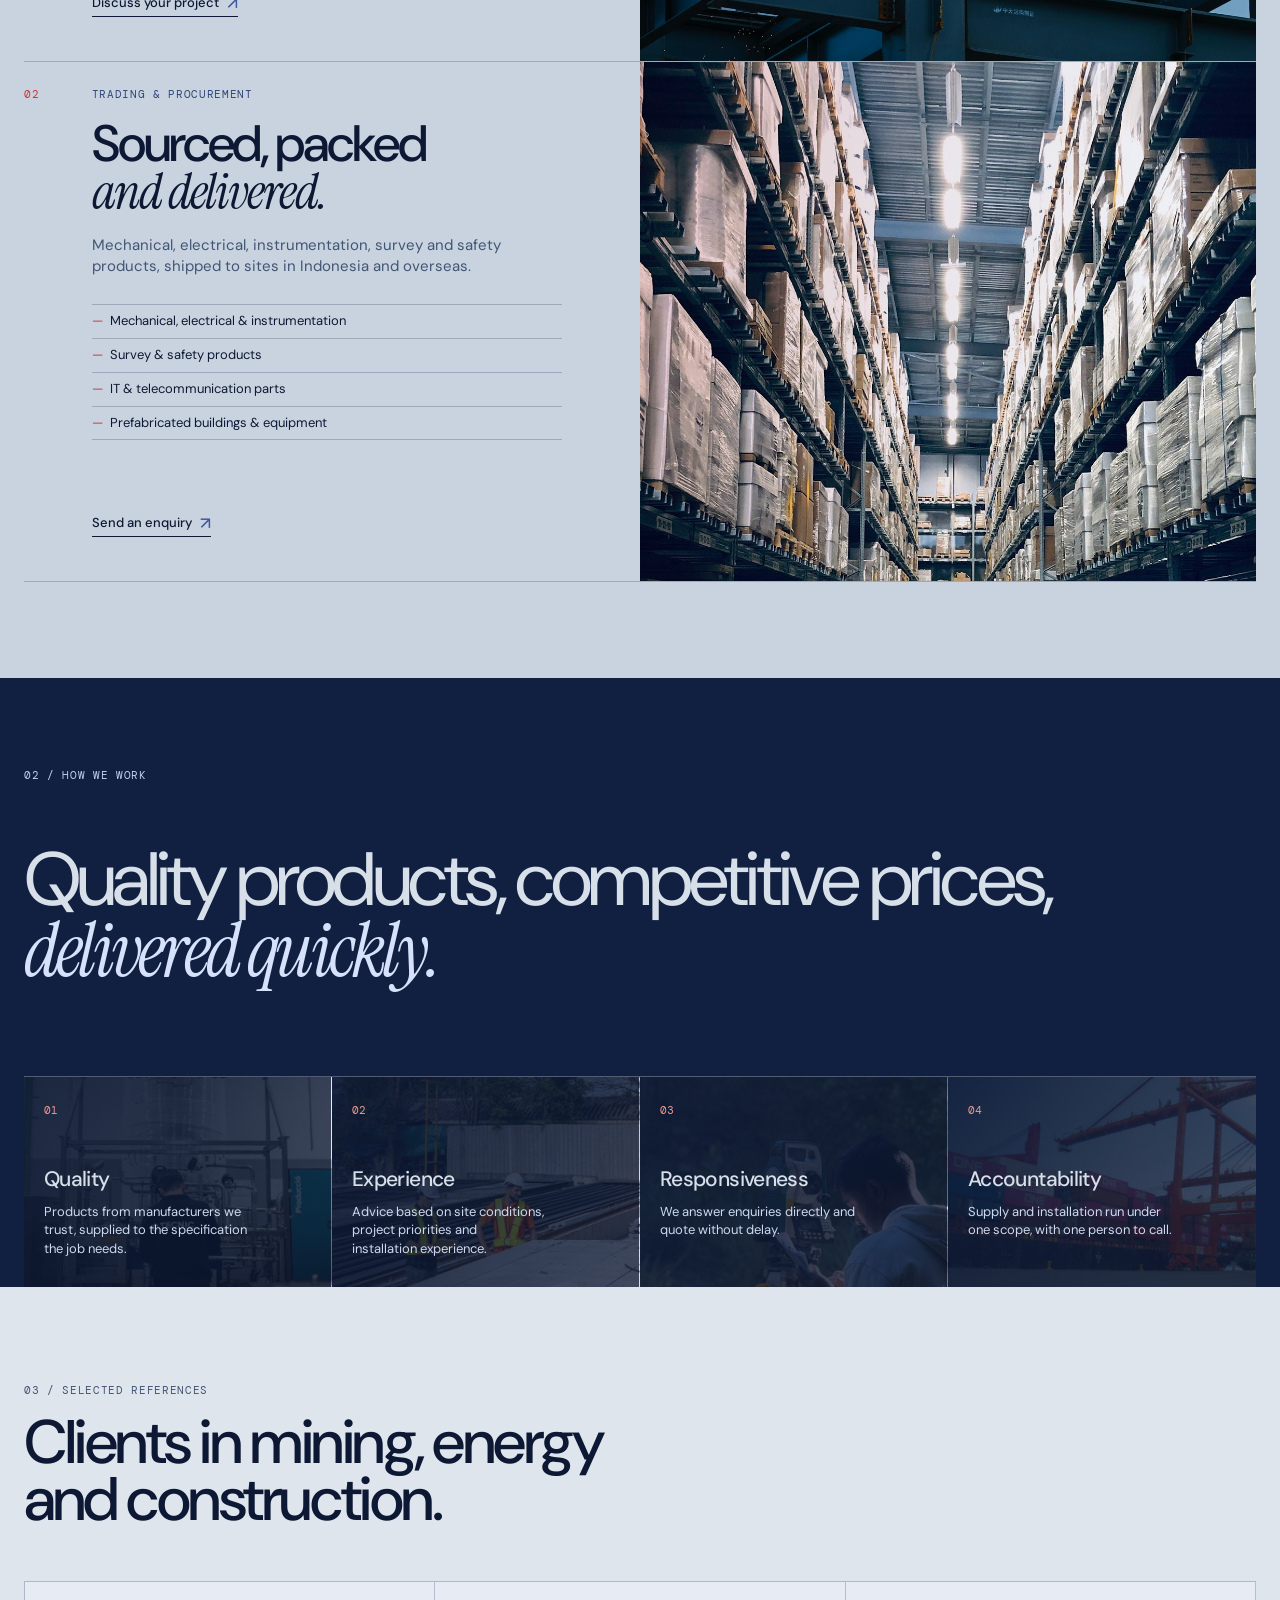
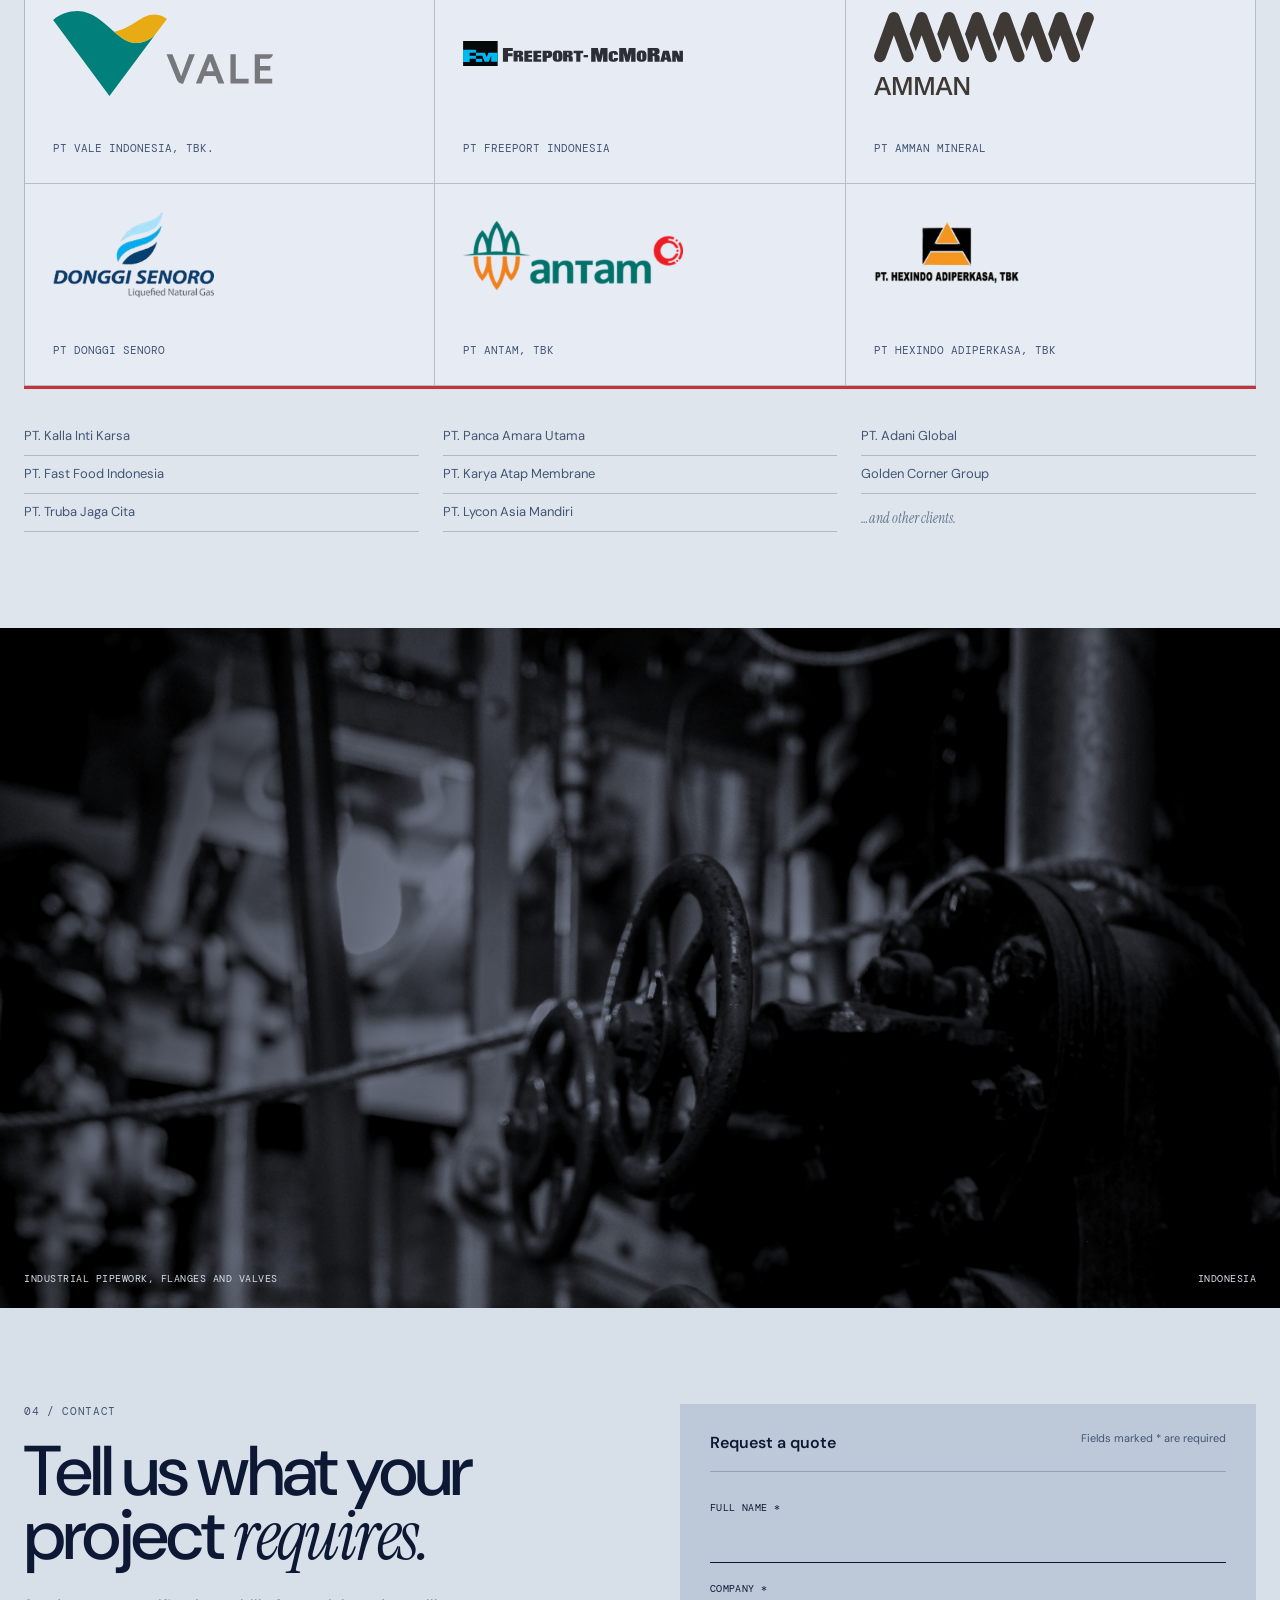
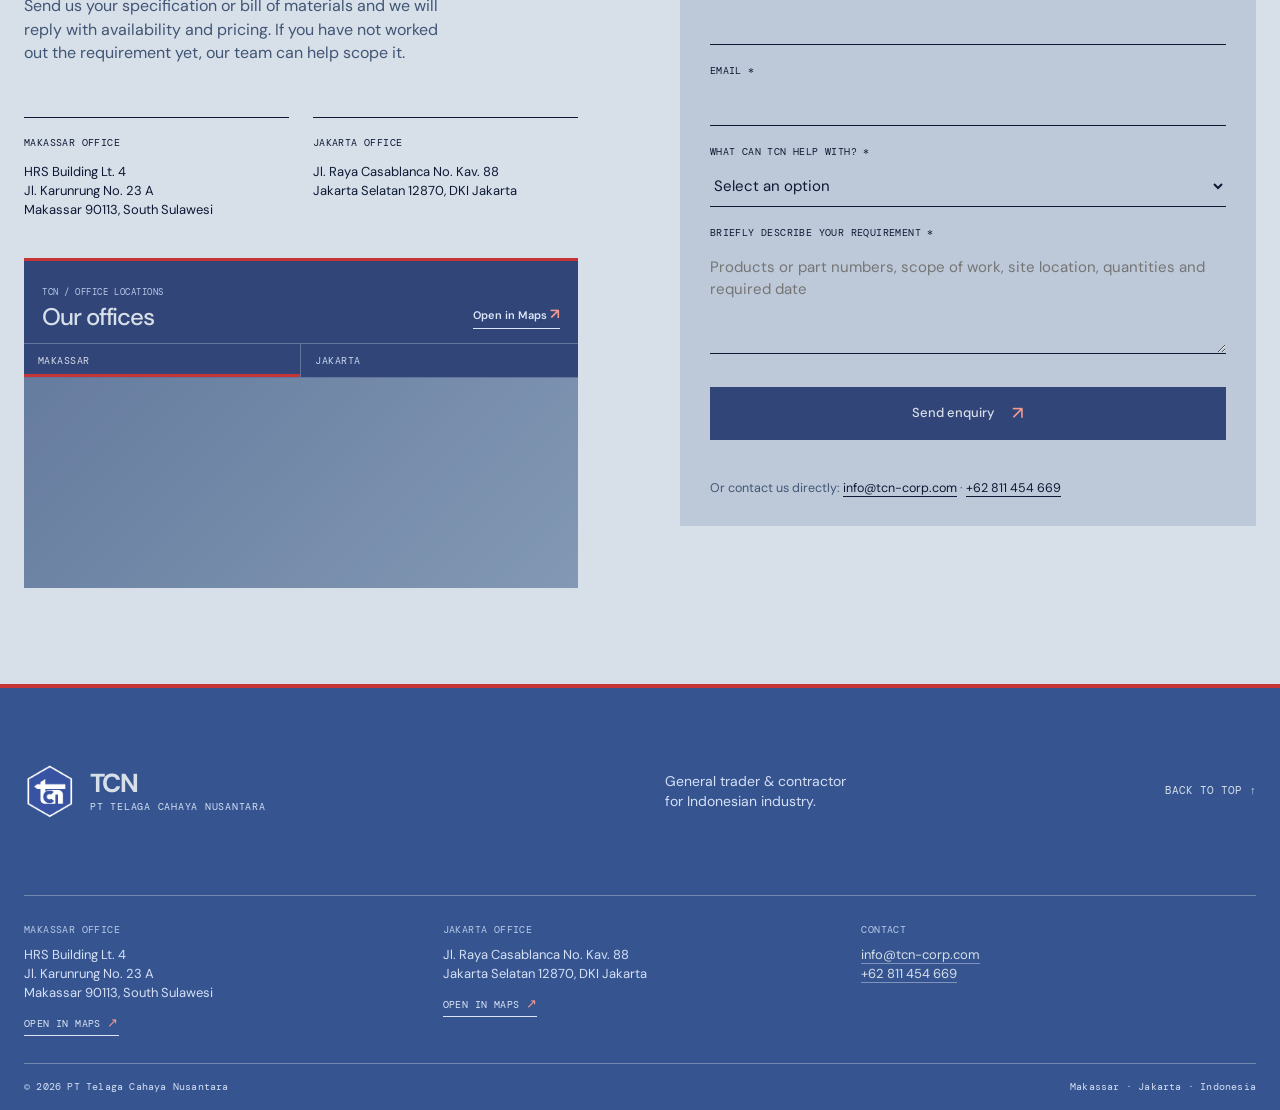
==== commit b295506a: "Add project archive, WebP pipeline, and SEO metadata Projects: - Add projects-data.js and projects-a" ====
--- a/index.html
+++ b/index.html
@@ -3,13 +3,150 @@
   <head>
     <meta charset="UTF-8" />
     <meta name="viewport" content="width=device-width, initial-scale=1.0" />
-    <meta name="description" content="PT Telaga Cahaya Nusantara supplies mechanical, electrical, instrumentation and safety products, and installs aluminium structures, industrial piping and epoxy floors. Makassar and Jakarta." />
-    <title>TCN - PT. Telaga Cahaya Nusantara</title>
+    <meta name="description" content="Industrial supplier and contractor in Indonesia. TCN supplies MEP, instrumentation and safety products and installs aluminium structures, piping and epoxy floors." />
+    <link rel="canonical" href="https://tcn-corp.com/" />
+    <meta name="theme-color" content="#13234a" />
+    <meta name="author" content="PT Telaga Cahaya Nusantara" />
+    <meta property="og:type" content="website" />
+    <meta property="og:site_name" content="TCN — PT Telaga Cahaya Nusantara" />
+    <meta property="og:locale" content="en_ID" />
+    <meta property="og:title" content="TCN — Industrial Supplier & Contractor in Indonesia" />
+    <meta property="og:description" content="Industrial supplier and contractor in Indonesia. TCN supplies MEP, instrumentation and safety products and installs aluminium structures, piping and epoxy floors." />
+    <meta property="og:url" content="https://tcn-corp.com/" />
+    <meta property="og:image" content="https://tcn-corp.com/assets/og-image.jpg" />
+    <meta property="og:image:width" content="1200" />
+    <meta property="og:image:height" content="630" />
+    <meta property="og:image:alt" content="TCN industrial supply and installation in Indonesia" />
+    <meta name="twitter:card" content="summary_large_image" />
+    <meta name="twitter:title" content="TCN — Industrial Supplier & Contractor in Indonesia" />
+    <meta name="twitter:description" content="Industrial supplier and contractor in Indonesia. TCN supplies MEP, instrumentation and safety products and installs aluminium structures, piping and epoxy floors." />
+    <meta name="twitter:image" content="https://tcn-corp.com/assets/og-image.jpg" />
+    <title>TCN — Industrial Supplier & Contractor in Indonesia</title>
     <link rel="icon" type="image/png" href="assets/tcn-logo.png" />
     <link rel="preconnect" href="https://fonts.googleapis.com" />
     <link rel="preconnect" href="https://fonts.gstatic.com" crossorigin />
     <link href="https://fonts.googleapis.com/css2?family=DM+Mono:wght@400;500&family=DM+Sans:opsz,wght@9..40,400;9..40,500;9..40,600&family=Instrument+Serif:ital@0;1&display=swap" rel="stylesheet" />
-    <link rel="stylesheet" href="styles.css?v=20261012-2" />
+    <link rel="stylesheet" href="styles.css?v=20261012-5" />
+    <script type="application/ld+json">
+    {
+      "@context": "https://schema.org",
+      "@graph": [
+        {
+          "@type": "Organization",
+          "@id": "https://tcn-corp.com/#organization",
+          "name": "PT Telaga Cahaya Nusantara",
+          "alternateName": "TCN",
+          "url": "https://tcn-corp.com/",
+          "logo": {
+            "@type": "ImageObject",
+            "url": "https://tcn-corp.com/assets/tcn-logo.png",
+            "width": 520,
+            "height": 580
+          },
+          "image": "https://tcn-corp.com/assets/og-image.jpg",
+          "description": "Indonesian general trading company and contractor supplying mechanical, electrical, instrumentation and safety products, and delivering aluminium structures, industrial piping and epoxy flooring for mining, energy and infrastructure clients.",
+          "email": "info@tcn-corp.com",
+          "telephone": "+62-811-454-669",
+          "foundingLocation": {
+            "@type": "Place",
+            "name": "Makassar, South Sulawesi, Indonesia"
+          },
+          "address": {
+            "@type": "PostalAddress",
+            "streetAddress": "HRS Building Lt. 4, Jl. Karunrung No. 23 A",
+            "addressLocality": "Makassar",
+            "addressRegion": "South Sulawesi",
+            "postalCode": "90113",
+            "addressCountry": "ID"
+          },
+          "areaServed": {
+            "@type": "Country",
+            "name": "Indonesia"
+          },
+          "knowsAbout": [
+            "industrial product supply",
+            "general trading",
+            "construction and installation",
+            "aluminium structures",
+            "industrial piping",
+            "epoxy flooring",
+            "mechanical electrical and instrumentation supply",
+            "prefabricated buildings"
+          ],
+          "contactPoint": [
+            {
+              "@type": "ContactPoint",
+              "contactType": "sales",
+              "telephone": "+62-811-454-669",
+              "email": "info@tcn-corp.com",
+              "areaServed": "ID",
+              "availableLanguage": ["id", "en"]
+            }
+          ]
+        },
+        {
+          "@type": "WebSite",
+          "@id": "https://tcn-corp.com/#website",
+          "url": "https://tcn-corp.com/",
+          "name": "TCN — PT Telaga Cahaya Nusantara",
+          "publisher": { "@id": "https://tcn-corp.com/#organization" },
+          "inLanguage": "en"
+        },
+        {
+          "@type": "LocalBusiness",
+          "@id": "https://tcn-corp.com/#makassar-office",
+          "name": "TCN Makassar Office — PT Telaga Cahaya Nusantara",
+          "parentOrganization": { "@id": "https://tcn-corp.com/#organization" },
+          "url": "https://tcn-corp.com/",
+          "image": "https://tcn-corp.com/assets/og-image.jpg",
+          "telephone": "+62-811-454-669",
+          "email": "info@tcn-corp.com",
+          "priceRange": "Quote on request",
+          "address": {
+            "@type": "PostalAddress",
+            "streetAddress": "HRS Building Lt. 4, Jl. Karunrung No. 23 A",
+            "addressLocality": "Makassar",
+            "addressRegion": "South Sulawesi",
+            "postalCode": "90113",
+            "addressCountry": "ID"
+          },
+          "geo": { "@type": "GeoCoordinates", "latitude": -5.1477, "longitude": 119.4327 },
+          "areaServed": { "@type": "Country", "name": "Indonesia" }
+        },
+        {
+          "@type": "LocalBusiness",
+          "@id": "https://tcn-corp.com/#jakarta-office",
+          "name": "TCN Jakarta Office — PT Telaga Cahaya Nusantara",
+          "parentOrganization": { "@id": "https://tcn-corp.com/#organization" },
+          "url": "https://tcn-corp.com/",
+          "image": "https://tcn-corp.com/assets/og-image.jpg",
+          "telephone": "+62-811-454-669",
+          "email": "info@tcn-corp.com",
+          "priceRange": "Quote on request",
+          "address": {
+            "@type": "PostalAddress",
+            "streetAddress": "Jl. Raya Casablanca No. Kav. 88",
+            "addressLocality": "Jakarta Selatan",
+            "addressRegion": "DKI Jakarta",
+            "postalCode": "12870",
+            "addressCountry": "ID"
+          },
+          "geo": { "@type": "GeoCoordinates", "latitude": -6.2241, "longitude": 106.8436 },
+          "areaServed": { "@type": "Country", "name": "Indonesia" }
+        },
+        {
+          "@type": "WebPage",
+          "@id": "https://tcn-corp.com/#webpage",
+          "url": "https://tcn-corp.com/",
+          "name": "TCN — Industrial Supplier & Contractor in Indonesia",
+          "isPartOf": { "@id": "https://tcn-corp.com/#website" },
+          "about": { "@id": "https://tcn-corp.com/#organization" },
+          "primaryImageOfPage": "https://tcn-corp.com/assets/og-image.jpg",
+          "inLanguage": "en"
+        }
+      ]
+    }
+    </script>
   </head>
   <body>
     <a class="skip-link" href="#main">Skip to content</a>
@@ -37,7 +174,7 @@
         <div class="hero-copy reveal">
           <p class="eyebrow">Makassar · Jakarta · Indonesia</p>
           <h1>Supply. Build. Deliver.</h1>
-          <p class="hero-intro">PT Telaga Cahaya Nusantara supplies industrial products to mining, energy and construction clients, and carries out construction and installation work. We operate from Makassar and Jakarta, serving projects across Indonesia.</p>
+          <p class="hero-intro">PT Telaga Cahaya Nusantara supplies industrial products to mining, energy and construction clients, and carries out construction and installation work. We have offices in Makassar and Jakarta and work across Indonesia.</p>
           <div class="hero-actions">
             <a class="button button-dark" href="#capabilities">Our capabilities <span>↓</span></a>
             <a class="text-link" href="#contact">Contact our team <span>↗</span></a>
@@ -45,10 +182,10 @@
         </div>
         <figure class="hero-image hero-slideshow reveal reveal-delay" data-hero-slideshow data-autoplay-interval="5000">
           <div class="hero-slides">
-            <img class="is-active" src="assets/products/survey-safety.jpg" data-asset="homeHeroSafety" data-asset-alt="auto" data-hero-slide alt="Industrial construction team at work" />
-            <img src="assets/products/electrical.jpg" data-asset="homeHeroInstallation" data-asset-alt="auto" data-hero-slide alt="Industrial installation work" aria-hidden="true" />
-            <img src="assets/products/mechanical.jpg" data-asset="homeHeroPiping" data-asset-alt="auto" data-hero-slide alt="Industrial piping and mechanical work" aria-hidden="true" />
-            <img src="assets/products/construction-structure.jpg" data-asset="homeHeroConstruction" data-asset-alt="auto" data-hero-slide alt="Steel structure and tower cranes under construction" aria-hidden="true" />
+            <img class="is-active" src="assets/products/survey-safety.jpg" data-asset="homeHeroSafety" data-asset-alt="auto" data-hero-slide alt="Industrial construction team at work" width="1200" height="795" fetchpriority="high" decoding="async" />
+            <img src="assets/products/electrical.jpg" data-asset="homeHeroInstallation" data-asset-alt="auto" data-hero-slide alt="Industrial installation work" aria-hidden="true" width="1200" height="800" loading="lazy" decoding="async" />
+            <img src="assets/products/mechanical.jpg" data-asset="homeHeroPiping" data-asset-alt="auto" data-hero-slide alt="Industrial piping and mechanical work" aria-hidden="true" width="1200" height="800" loading="lazy" decoding="async" />
+            <img src="assets/products/construction-structure.jpg" data-asset="homeHeroConstruction" data-asset-alt="auto" data-hero-slide alt="Steel structure and tower cranes under construction" aria-hidden="true" width="1200" height="800" loading="lazy" decoding="async" />
           </div>
           <div class="hero-slider-controls" aria-label="Hero image controls">
             <button type="button" data-hero-previous aria-label="Previous hero image">←</button>
@@ -76,7 +213,7 @@
         <div class="section-header reveal">
           <p class="eyebrow">01 / Capabilities</p>
           <h2>Construction, installation,<br /><em>trading and procurement.</em></h2>
-          <p>TCN operates across both disciplines. Many clients engage us for both on the same project.</p>
+          <p>TCN does both. Many clients hire us for both on the same project.</p>
         </div>
 
         <div class="capability-list">
@@ -94,7 +231,7 @@
               </ul>
               <a class="text-link" href="#contact">Discuss your project <span>↗</span></a>
             </div>
-            <div class="card-image"><img src="assets/products/electrical.jpg" data-asset="capabilityConstruction" data-asset-alt="auto" alt="Construction installation work" /></div>
+            <div class="card-image"><img src="assets/products/electrical.jpg" data-asset="capabilityConstruction" data-asset-alt="auto" alt="Construction installation work" loading="lazy" decoding="async" /></div>
           </article>
 
           <article class="capability-card trading reveal">
@@ -102,7 +239,7 @@
             <div class="capability-content">
               <p class="card-label">Trading & procurement</p>
               <h3>Sourced, packed<br /><em>and delivered.</em></h3>
-              <p>Mechanical, electrical, instrumentation, survey and safety products from established manufacturers, supplied at competitive prices to sites in Indonesia and overseas.</p>
+              <p>Mechanical, electrical, instrumentation, survey and safety products, shipped to sites in Indonesia and overseas.</p>
               <ul>
                 <li>Mechanical, electrical & instrumentation</li>
                 <li>Survey & safety products</li>
@@ -111,7 +248,7 @@
               </ul>
               <a class="text-link" href="#contact">Send an enquiry <span>↗</span></a>
             </div>
-            <div class="card-image"><img src="assets/products/coatings.jpg" data-asset="capabilityTrading" data-asset-alt="auto" alt="Industrial warehouse interior" /></div>
+            <div class="card-image"><img src="assets/products/trading-procurement.jpg" data-asset="capabilityTrading" data-asset-alt="auto" alt="Racked and shrink-wrapped goods prepared for dispatch" loading="lazy" decoding="async" /></div>
           </article>
         </div>
       </section>
@@ -121,10 +258,10 @@
           <p class="eyebrow">02 / How we work</p>
           <p class="statement-text reveal">Quality products, competitive prices, <em>delivered quickly.</em></p>
           <div class="principles-grid">
-            <div data-asset-bg="valueIntegrity"><span>01</span><h3>Quality</h3><p>Products sourced from established manufacturers and supplied to the specification the work requires.</p></div>
-            <div data-asset-bg="valueTeamwork"><span>02</span><h3>Experience</h3><p>Advice informed by site conditions, project priorities and practical installation experience.</p></div>
-            <div data-asset-bg="productSurveySafety"><span>03</span><h3>Responsiveness</h3><p>Enquiries are answered directly and quoted without delay.</p></div>
-            <div data-asset-bg="valueDelivery"><span>04</span><h3>Accountability</h3><p>Supply and installation delivered under a single scope and a single point of contact.</p></div>
+            <div data-asset-bg="valueIntegrity"><span>01</span><h3>Quality</h3><p>Products from manufacturers we trust, supplied to the specification the job needs.</p></div>
+            <div data-asset-bg="valueTeamwork"><span>02</span><h3>Experience</h3><p>Advice based on site conditions, project priorities and installation experience.</p></div>
+            <div data-asset-bg="productSurveySafety"><span>03</span><h3>Responsiveness</h3><p>We answer enquiries directly and quote without delay.</p></div>
+            <div data-asset-bg="valueDelivery"><span>04</span><h3>Accountability</h3><p>Supply and installation run under one scope, with one person to call.</p></div>
           </div>
         </div>
       </section>
@@ -135,18 +272,18 @@
           <h2>Clients in mining, energy<br />and construction.</h2>
         </div>
         <div class="client-logo-grid reveal" aria-label="Selected client logos">
-          <article class="client-logo-card"><img src="assets/clients/vale-indonesia.svg" data-asset="clientVale" data-asset-alt="auto" alt="PT Vale Indonesia logo" /><p>PT Vale Indonesia, Tbk.</p></article>
-          <article class="client-logo-card"><img src="assets/clients/freeport-indonesia.svg" data-asset="clientFreeport" data-asset-alt="auto" alt="PT Freeport Indonesia logo" /><p>PT Freeport Indonesia</p></article>
-          <article class="client-logo-card"><img src="assets/clients/amman-mineral.svg" data-asset="clientAmman" data-asset-alt="auto" alt="PT Amman Mineral logo" /><p>PT Amman Mineral</p></article>
-          <article class="client-logo-card"><img src="assets/clients/donggi-senoro.png" data-asset="clientDonggi" data-asset-alt="auto" alt="PT Donggi Senoro logo" /><p>PT Donggi Senoro</p></article>
-          <article class="client-logo-card"><img src="assets/clients/antam.png" data-asset="clientAntam" data-asset-alt="auto" alt="PT Antam, Tbk logo" /><p>PT Antam, Tbk</p></article>
-          <article class="client-logo-card"><img src="assets/clients/hexindo-adiperkasa.png" data-asset="clientHexindo" data-asset-alt="auto" alt="PT Hexindo Adiperkasa, Tbk logo" /><p>PT Hexindo Adiperkasa, Tbk</p></article>
+          <article class="client-logo-card"><img src="assets/clients/vale-indonesia.svg" data-asset="clientVale" data-asset-alt="auto" alt="PT Vale Indonesia logo" loading="lazy" decoding="async" /><p>PT Vale Indonesia, Tbk.</p></article>
+          <article class="client-logo-card"><img src="assets/clients/freeport-indonesia.svg" data-asset="clientFreeport" data-asset-alt="auto" alt="PT Freeport Indonesia logo" loading="lazy" decoding="async" /><p>PT Freeport Indonesia</p></article>
+          <article class="client-logo-card"><img src="assets/clients/amman-mineral.svg" data-asset="clientAmman" data-asset-alt="auto" alt="PT Amman Mineral logo" loading="lazy" decoding="async" /><p>PT Amman Mineral</p></article>
+          <article class="client-logo-card"><img src="assets/clients/donggi-senoro.png" data-asset="clientDonggi" data-asset-alt="auto" alt="PT Donggi Senoro logo" loading="lazy" decoding="async" /><p>PT Donggi Senoro</p></article>
+          <article class="client-logo-card"><img src="assets/clients/antam.png" data-asset="clientAntam" data-asset-alt="auto" alt="PT Antam, Tbk logo" loading="lazy" decoding="async" /><p>PT Antam, Tbk</p></article>
+          <article class="client-logo-card"><img src="assets/clients/hexindo-adiperkasa.png" data-asset="clientHexindo" data-asset-alt="auto" alt="PT Hexindo Adiperkasa, Tbk logo" loading="lazy" decoding="async" /><p>PT Hexindo Adiperkasa, Tbk</p></article>
         </div>
         <div class="reference-roster reveal"><ul><li>PT. Kalla Inti Karsa</li><li>PT. Panca Amara Utama</li><li>PT. Adani Global</li><li>PT. Fast Food Indonesia</li><li>PT. Karya Atap Membrane</li><li>Golden Corner Group</li><li>PT. Truba Jaga Cita</li><li>PT. Lycon Asia Mandiri</li><li class="reference-more"><em>…and other clients.</em></li></ul></div>
       </section>
 
       <section class="image-break" aria-label="Industrial work detail">
-        <img src="assets/products/mechanical.jpg" data-asset="industryPiping" data-asset-alt="auto" alt="Industrial pipework and valves" />
+        <img src="assets/products/mechanical.jpg" data-asset="industryPiping" data-asset-alt="auto" alt="Industrial pipework and valves" loading="lazy" decoding="async" />
         <div class="image-break-caption"><span>Industrial pipework, flanges and valves</span><span>Indonesia</span></div>
       </section>
 
@@ -154,7 +291,7 @@
         <div class="contact-heading reveal">
           <p class="eyebrow">04 / Contact</p>
           <h2>Tell us what your<br />project <em>requires.</em></h2>
-          <p>Send us your specification or bill of materials and we will respond with availability and pricing. If the requirement is not yet defined, our team can help scope it.</p>
+          <p>Send us your specification or bill of materials and we will reply with availability and pricing. If you have not worked out the requirement yet, our team can help scope it.</p>
           <div class="office-list">
             <div><span>Makassar office</span><p>HRS Building Lt. 4<br />Jl. Karunrung No. 23 A<br />Makassar 90113, South Sulawesi</p></div>
             <div><span>Jakarta office</span><p>Jl. Raya Casablanca No. Kav. 88<br />Jakarta Selatan 12870, DKI Jakarta</p></div>
@@ -187,7 +324,7 @@
           <label>Briefly describe your requirement *<textarea required name="message" rows="4" placeholder="Products or part numbers, scope of work, site location, quantities and required date"></textarea></label>
           <button class="button button-dark" type="submit">Send enquiry <span>↗</span></button>
           <p class="form-status" role="status" aria-live="polite"></p>
-          <p class="form-contact">Or contact us directly: <a href="mailto:info@tcn-corp.com">info@tcn-corp.com</a><span aria-hidden="true"> · </span><a href="tel:+62811454669">+62 811 454 669</a></p>
+          <p class="form-contact">Or contact us directly: <span class="form-contact-links"><a href="mailto:info@tcn-corp.com">info@tcn-corp.com</a><span aria-hidden="true"> · </span><a href="tel:+62811454669">+62 811 454 669</a></span></p>
         </form>
       </section>
     </main>
@@ -198,10 +335,10 @@
         <p>General trader & contractor<br />for Indonesian industry.</p>
         <a class="footer-top" href="#top">Back to top ↑</a>
       </div>
-      <div class="footer-meta section-shell"><span>© <span id="year"></span> PT Telaga Cahaya Nusantara</span><span>Makassar · Jakarta · Indonesia</span><span>Website draft / v1</span></div>
+      <div class="footer-contact section-shell"><div><span>Makassar office</span><p>HRS Building Lt. 4<br />Jl. Karunrung No. 23 A<br />Makassar 90113, South Sulawesi</p><a class="footer-map-link" href="https://www.google.com/maps/search/?api=1&amp;query=HRS%20Building%20Lt.%204%2C%20Jl.%20Karunrung%20No.%2023%20A%2C%20Makassar%2C%20South%20Sulawesi%2C%20Indonesia" target="_blank" rel="noopener noreferrer">Open in Maps <span aria-hidden="true">↗</span></a></div><div><span>Jakarta office</span><p>Jl. Raya Casablanca No. Kav. 88<br />Jakarta Selatan 12870, DKI Jakarta</p><a class="footer-map-link" href="https://www.google.com/maps/search/?api=1&amp;query=Jl.%20Raya%20Casablanca%20No.%20Kav.%2088%2C%20Jakarta%20Selatan%2C%20DKI%20Jakarta%2C%20Indonesia" target="_blank" rel="noopener noreferrer">Open in Maps <span aria-hidden="true">↗</span></a></div><div><span>Contact</span><p><a href="mailto:info@tcn-corp.com">info@tcn-corp.com</a><br /><a href="tel:+62811454669">+62 811 454 669</a></p></div></div><div class="footer-meta section-shell"><span>© <span id="year"></span> PT Telaga Cahaya Nusantara</span><span>Makassar · Jakarta · Indonesia</span></div>
     </footer>
 
-    <script src="assets/asset-library.js?v=20261012-2"></script>
+    <script src="assets/asset-library.js?v=20261012-4"></script>
     <script src="script.js?v=20261012-1"></script>
   </body>
 </html>
--- a/styles.css
+++ b/styles.css
@@ -85,18 +85,19 @@
 .section-header h2 { max-width: 600px; margin: 0; font-size: clamp(45px, 5.1vw, 76px); line-height: .92; }
 .section-header > p:not(.eyebrow) { max-width: 290px; margin: 0 0 4px; color: var(--muted); font-size: 15px; }
 .capability-list { border-top: 1px solid var(--line); background: transparent; }
-.capability-card { position: relative; display: grid; grid-template-columns: 9.5% 42% 48.5%; min-height: 490px; border-bottom: 1px solid var(--line); }
-.card-number { padding: 21px 0 0; color: var(--muted); font-family: var(--mono); font-size: 11px; }
-.capability-content { display: flex; flex-direction: column; align-items: flex-start; padding: 78px 45px 42px 0; }
+.capability-card { position: relative; display: grid; grid-template-columns: 5.5% 44.5% 50%; min-height: 520px; border-bottom: 1px solid var(--line); }
+.card-number { padding: 25px 0 0; color: var(--red); font-family: var(--mono); font-size: 11px; line-height: 1.3; letter-spacing: .06em; }
+.capability-content { display: flex; flex-direction: column; align-items: flex-start; padding: 25px 46px 44px 0; }
 .capability-content .card-label { color: var(--blue-deep); }
-.capability-content h3 { margin: 22px 0; font-size: clamp(38px, 4vw, 64px); line-height: .92; }
-.capability-content > p:not(.card-label) { max-width: 410px; margin: 0; color: var(--muted); font-size: 15px; }
-.capability-content ul { margin: 27px 0 30px; padding: 0; list-style: none; font-size: 13px; }
-.capability-content li { padding: 5px 0; border-top: 1px solid var(--line); }
+.capability-content h3 { margin: 19px 0 20px; font-size: clamp(38px, 4vw, 62px); line-height: .92; }
+.capability-content > p:not(.card-label) { max-width: 420px; margin: 0; color: var(--muted); font-size: 15px; }
+.capability-content ul { width: min(100%, 470px); margin: 26px 0 0; padding: 0; list-style: none; border-bottom: 1px solid var(--line); font-size: 13px; }
+.capability-content li { padding: 7px 0; border-top: 1px solid var(--line); }
 .capability-content li::before { content: "—"; color: var(--red); padding-right: 7px; }
+.capability-content .text-link { margin-top: auto; padding-top: 26px; }
 .card-image { position: relative; overflow: hidden; }
-.card-image::after { content: ""; position: absolute; inset: 0; background: rgba(49, 69, 120, .38); mix-blend-mode: multiply; }
-.trading .card-image::after { background: rgba(197, 53, 54, .22); }
+.card-image::after { content: ""; position: absolute; inset: 0; background: linear-gradient(103deg, rgba(49,69,120,.36) 0%, rgba(49,69,120,.12) 44%, rgba(13,25,52,0) 100%); mix-blend-mode: multiply; }
+.trading .card-image::after { background: linear-gradient(103deg, rgba(197,53,54,.28) 0%, rgba(197,53,54,.09) 44%, rgba(13,25,52,0) 100%); }
 
 .statement-section { padding: clamp(58px, 7vw, 98px) 0 0; background: var(--blue-deep); color: var(--paper); }
 .statement-inner .eyebrow { color: #bfd0f1; }
@@ -167,7 +168,8 @@
 .form-status a { border-bottom: 1px solid currentColor; }
 .form-honeypot { position: absolute; left: -9999px; width: 1px; height: 1px; opacity: 0; pointer-events: none; }
 .contact-form button[type="submit"]:disabled { opacity: .6; cursor: progress; }
-.form-contact { margin: 11px 0 0; color: var(--muted); font-size: clamp(8.5px, 2.7vw, 11px); white-space: nowrap; }
+.form-contact { margin: 11px 0 0; color: var(--muted); font-size: clamp(8.5px, 2.7vw, 12.5px); }
+.form-contact-links { white-space: nowrap; }
 .form-contact a { color: var(--ink); border-bottom: 1px solid var(--ink); }
 
 .site-footer { background: var(--blue-footer, #365590); color: var(--paper); border-top: 4px solid var(--red); }
@@ -178,6 +180,14 @@
 .footer-brand small { margin-top: 5px; color: #d5e0f6; font-size: 10px; letter-spacing: .075em; }
 .footer-main > p { margin: 0; color: #d5e0f6; font-size: 14px; }
 .footer-top { font-family: var(--mono); font-size: 11px; text-transform: uppercase; }
+.footer-contact { display: grid; grid-template-columns: repeat(3, minmax(0, 1fr)); gap: 24px; padding-top: 27px; padding-bottom: 27px; border-top: 1px solid rgba(237,242,251,.32); }
+.footer-contact > div { min-width: 0; }
+.footer-contact span { display: block; margin-bottom: 9px; color: #b9cae9; font-family: var(--mono); font-size: 10px; letter-spacing: .04em; text-transform: uppercase; }
+.footer-contact p { margin: 0; color: #d5e0f6; font-size: 13px; }
+.footer-contact p a { color: var(--paper); border-bottom: 1px solid rgba(237,242,251,.4); }
+.footer-contact p a:hover { border-bottom-color: var(--paper); }
+.footer-map-link { display: inline-block; margin-top: 11px; color: #dce6f8; border-bottom: 1px solid #dce6f8; padding-bottom: 2px; font-family: var(--mono); font-size: 10px; letter-spacing: .04em; text-transform: uppercase; }
+.footer-map-link span { display: inline; margin: 0; color: var(--red-soft); font-size: 13px; }
 .footer-meta { display: flex; justify-content: space-between; gap: 20px; padding-top: 16px; padding-bottom: 16px; border-top: 1px solid rgba(237,242,251,.32); color: #d5e0f6; font-family: var(--mono); font-size: 10px; letter-spacing: .02em; }
 
 .reveal { opacity: 0; transform: translateY(18px); transition: opacity .75s ease, transform .75s cubic-bezier(.2,.7,.2,1); }
@@ -200,8 +210,8 @@
   .hero-image { height: min(86vw, 500px); }
   .section-header { grid-template-columns: 1fr 1.5fr; }
   .section-header > p:not(.eyebrow) { grid-column: 2; }
-  .capability-card { grid-template-columns: 11% 49% 40%; min-height: 440px; }
-  .capability-content { padding-top: 55px; padding-right: 26px; }
+  .capability-card { grid-template-columns: 8% 48% 44%; min-height: 440px; }
+  .capability-content { padding: 25px 30px 38px 0; }
   .principles-grid { grid-template-columns: 1fr 1fr; }
   .principles-grid > div:nth-child(2) { border-right: 0; }
   .principles-grid > div:nth-child(3), .principles-grid > div:nth-child(4) { border-top: 1px solid rgba(242,240,234,.29); }
@@ -210,6 +220,7 @@
   .contact { gap: 55px; }
   .footer-main { grid-template-columns: 1fr auto; }
   .footer-main > p { display: none; }
+  .footer-contact { grid-template-columns: 1fr 1fr; }
 }
 
 @media (max-width: 620px) {
@@ -224,9 +235,11 @@
   .confidence-bar p { font-size: 13px; }
   .section-header, .references .section-header.narrow { grid-template-columns: 1fr; gap: 17px; margin-bottom: 42px; }
   .section-header > p:not(.eyebrow) { grid-column: auto; }
-  .capability-card { grid-template-columns: 1fr; }
+  .capability-card { grid-template-columns: 1fr; min-height: 0; }
   .card-number { padding: 16px 0 0; }
-  .capability-content { padding: 28px 0 37px; }
+  .capability-content { padding: 10px 0 34px; }
+  .capability-content ul { width: 100%; }
+  .capability-content .text-link { margin-top: 0; padding-top: 26px; }
   .capability-content h3 { font-size: 46px; }
   .card-image { min-height: 285px; }
   .statement-text { margin: 42px 0 64px; font-size: 47px; }
@@ -254,6 +267,7 @@
   .footer-brand strong { font-size: 22px; }
   .footer-brand small { margin-top: 3px; font-size: 9px; letter-spacing: .045em; }
   .footer-top { justify-self: start; }
+  .footer-contact { grid-template-columns: 1fr; gap: 22px; }
   .footer-meta { align-items: flex-start; flex-direction: column; gap: 7px; }
 }
 
@@ -267,7 +281,6 @@
 .subpage-hero .button { margin-top: 26px; }
 .catalogue-intro { display: flex; align-items: end; justify-content: space-between; gap: 42px; padding: 27px 0; border-top: 1px solid var(--line); border-bottom: 1px solid var(--line); }
 .catalogue-intro p { max-width: 650px; margin: 0; font-size: clamp(20px, 2.35vw, 32px); line-height: 1.1; letter-spacing: -.04em; }
-.catalogue-intro .text-link { flex: none; }
 .supplier-brands { padding: clamp(56px, 6.5vw, 86px) 0; }
 .supplier-brands .section-header { margin-bottom: 38px; }
 .supplier-brand-grid { display: grid; grid-template-columns: repeat(5, 1fr); gap: 10px; }
@@ -292,7 +305,6 @@
 .product-index-media { position: absolute; z-index: 0; inset: 0; margin: 0; background: var(--blue-deep); }
 .product-index-media::after { content: ''; position: absolute; inset: 0; background: var(--card-scrim); transition: background .22s; }
 .product-index-media img { width: 100%; height: 100%; object-fit: cover; filter: saturate(.58) contrast(1.06); }
-.product-index-media figcaption { position: absolute; z-index: 1; right: 13px; top: 12px; color: rgba(237,242,251,.72); font: 9px var(--mono); text-transform: uppercase; letter-spacing: .07em; }
 .product-number, .product-index-card > div { position: relative; z-index: 1; }
 .product-index-card > div { padding-bottom: 48px; }
 .product-index-card:nth-child(4n + 2), .product-index-card:nth-child(4n + 3) { background: rgba(64, 89, 158, .08); }
@@ -361,48 +373,28 @@
 .project-ethos span { max-width: 260px; color: #d8e3f7; font-family: var(--mono); font-size: 10px; line-height: 1.5; text-transform: uppercase; }
 .project-archive { padding: clamp(56px, 6.5vw, 88px) 0; }
 .project-format-grid { display: grid; grid-template-columns: 1fr 1fr; border-top: 1px solid var(--line); border-left: 1px solid var(--line); }
-.project-format-grid a { position: relative; isolation: isolate; display: grid; grid-template-columns: 58px minmax(0, 1fr); grid-template-rows: auto 1fr; column-gap: 18px; min-height: 200px; padding: 18px 28px 18px 18px; overflow: hidden; color: var(--ink); border-right: 1px solid var(--line); border-bottom: 1px solid var(--line); background-color: rgba(64, 89, 158, .08); background-image: var(--asset-image); background-position: center; background-size: cover; cursor: pointer; transition: background .22s, color .22s; }
-.project-format-grid a::before { content: ''; position: absolute; z-index: 0; inset: 0; background: var(--card-scrim); transition: background .22s; }
+.project-format-grid a { position: relative; isolation: isolate; display: grid; grid-template-columns: 58px minmax(0, 1fr); grid-template-rows: auto 1fr auto; column-gap: 18px; min-height: 200px; padding: 18px 28px 18px 18px; overflow: hidden; color: var(--ink); border-right: 1px solid var(--line); border-bottom: 1px solid var(--line); background-color: rgba(64, 89, 158, .08); background-image: var(--asset-image); background-position: center; background-size: cover; cursor: pointer; transition: background .22s, color .22s; }
+/* Archive scrim: holds legibility over the text column, then releases to the photograph.
+   Ends fully transparent so the image is not tinted. */
+.project-format-grid a::before { content: ''; position: absolute; z-index: 0; inset: 0; background: linear-gradient(90deg, rgba(215,223,233,.99) 0 48%, rgba(215,223,233,.94) 66%, rgba(215,223,233,.45) 80%, rgba(215,223,233,0) 94%); transition: background .22s; }
 .project-format-grid a::after { display: none; }
 .project-format-grid a:hover { color: var(--paper); }
 .project-format-grid a:hover::before { background: var(--card-scrim-hover); }
 .project-format-grid a > * { position: relative; z-index: 1; }
 .project-format-grid span { grid-column: 1; grid-row: 1; color: var(--red); font-family: var(--mono); font-size: 11px; }
-.project-format-grid h2 { grid-column: 2; grid-row: 1; margin: 7px 0 10px; font-size: clamp(29px, 3.5vw, 45px); line-height: .96; }
-.project-format-grid p { grid-column: 2; grid-row: 2; align-self: start; max-width: 390px; margin: 0; color: var(--muted); font-size: 13px; }
+.project-format-grid h2 { grid-column: 2; grid-row: 1; max-width: 330px; margin: 7px 0 10px; font-size: clamp(29px, 3.5vw, 45px); line-height: .96; }
+.project-format-grid p { grid-column: 2; grid-row: 2; align-self: start; max-width: 310px; margin: 0; color: var(--muted); font-size: 13px; }
 .project-format-grid a:hover p { color: #d3def4; }
-.project-format-grid i { position: absolute; z-index: 1; bottom: 19px; left: 94px; color: var(--ink); font-size: 17px; font-style: normal; }
+.project-format-grid i { position: relative; z-index: 1; grid-column: 2; grid-row: 3; align-self: end; margin-top: 16px; left: 0; bottom: 0; color: var(--red); font-size: 17px; font-style: normal; }
 .project-format-grid i::before { content: 'View project'; margin-right: 8px; font-size: 12px; font-style: normal; font-weight: 600; }
-.project-format-grid i { color: var(--red); }
 .project-format-grid a:hover i { color: var(--red-soft); }
-.project-archive-note { display: grid; grid-template-columns: 1fr 1fr; gap: 70px; padding-bottom: clamp(58px, 7vw, 94px); }
-.project-archive-note h2 { margin: 17px 0 0; font-size: clamp(43px, 4.7vw, 69px); line-height: .91; }
-.project-archive-note ol { margin: 0; padding: 0; list-style: none; border-top: 1px solid var(--line); }
-.project-archive-note li { display: grid; grid-template-columns: 54px 1fr; gap: 18px; padding: 15px 0; border-bottom: 1px solid var(--line); }
-.project-archive-note li span { color: var(--red); font-family: var(--mono); font-size: 11px; }
-.project-archive-note li p { margin: 0; font-size: 14px; }
 .project-dossier { padding: 58px 0 clamp(64px, 7vw, 94px); }
 .project-dossier .eyebrow { margin: 0; }
 .project-dossier h1 { max-width: 9ch; margin: 13px 0 17px; font-size: clamp(56px, 7.2vw, 108px); line-height: .87; }
 .project-dossier > p:not(.eyebrow) { max-width: 600px; margin: 0; color: var(--muted); font-size: clamp(19px, 2.1vw, 28px); line-height: 1.2; }
-.dossier-status { display: flex; align-items: baseline; gap: 13px; margin-top: 55px; padding: 14px 0; border-top: 1px solid var(--line); border-bottom: 1px solid var(--line); }
-.dossier-status span { color: var(--muted); font-family: var(--mono); font-size: 10px; text-transform: uppercase; }
-.dossier-status strong { font-size: 14px; }
-.dossier-fields { display: grid; grid-template-columns: 1fr 1fr; gap: 0 48px; margin: 0; padding: 0; list-style: none; }
-.dossier-fields li { display: flex; gap: 16px; padding: 14px 0; border-bottom: 1px solid var(--line); font-size: 14px; }
-.dossier-fields span { color: var(--red); font-family: var(--mono); font-size: 10px; }
-.project-template { display: grid; grid-template-columns: .8fr 1.2fr; gap: 58px; padding-bottom: clamp(58px, 7vw, 96px); }
-.project-template-intro > p:not(.eyebrow) { margin: 18px 0 0; color: var(--muted); font-size: 16px; }
-.project-template-grid { display: grid; grid-template-columns: repeat(3, 1fr); border-top: 1px solid var(--line); }
-.project-template-grid > div { min-height: 210px; padding: 18px 17px 18px 0; border-right: 1px solid var(--line); }
-.project-template-grid > div:not(:first-child) { padding-left: 17px; }
-.project-template-grid > div:last-child { border-right: 0; }
-.project-template-grid span { color: var(--red); font-family: var(--mono); font-size: 10px; }
-.project-template-grid h2 { margin: 45px 0 8px; font-size: 20px; }
-.project-template-grid p { margin: 0; color: var(--muted); font-size: 13px; }
-
-@media (max-width: 900px) { .category-group { grid-template-columns: 8% 27% 1fr; } .category-group .text-link { grid-column: 3; justify-self: start; } .category-group ul { grid-template-columns: 1fr; } .supplier-brand-grid { grid-template-columns: repeat(4, 1fr); } .project-archive-note, .project-template { gap: 46px; } }
-@media (max-width: 620px) { .subpage-hero { min-height: 370px; padding: 46px 0 52px; } .subpage-hero h1, .category-hero h1, .project-dossier h1 { font-size: clamp(52px, 15vw, 76px); } .category-hero { min-height: 365px; padding-top: 46px; padding-bottom: 52px; } .project-dossier { padding-top: 46px; padding-bottom: 62px; } .catalogue-intro, .project-ethos > div { align-items: flex-start; flex-direction: column; gap: 16px; } .supplier-brands { padding-top: 58px; } .supplier-brand-grid { grid-template-columns: repeat(2, 1fr); } .supplier-brand-card { min-height: 112px; padding: 14px; } .supplier-brand-wordmark { min-height: 38px; font-size: 25px; } .product-index-grid, .project-format-grid { grid-template-columns: 1fr; } .product-index-card { min-height: 220px; padding-top: 20px; } .product-card-link { bottom: 16px; } .index-heading { align-items: flex-start; flex-direction: column; gap: 8px; } .group-heading, .project-archive-note, .project-template { grid-template-columns: 1fr; gap: 20px; } .category-group { grid-template-columns: 38px 1fr; gap: 17px; } .category-group ul, .category-group .text-link { grid-column: 2; } .category-group .text-link { margin-top: -8px; } .related-grid { grid-template-columns: none; grid-auto-columns: minmax(265px, 86vw); } .projects-hero { background: linear-gradient(142deg, transparent 0 74%, var(--blue-soft) 74% 100%); } .project-format-grid a { min-height: 230px; } .project-format-grid h2 { margin-top: 34px; } .dossier-fields { grid-template-columns: 1fr; } .project-template-grid { grid-template-columns: 1fr; } .project-template-grid > div, .project-template-grid > div:not(:first-child) { min-height: auto; padding: 18px 0; border-right: 0; border-bottom: 1px solid var(--line); } .project-template-grid h2 { margin-top: 20px; } }
+
+@media (max-width: 900px) { .category-group { grid-template-columns: 8% 27% 1fr; } .category-group .text-link { grid-column: 3; justify-self: start; } .category-group ul { grid-template-columns: 1fr; } .supplier-brand-grid { grid-template-columns: repeat(4, 1fr); } }
+@media (max-width: 620px) { .subpage-hero { min-height: 370px; padding: 46px 0 52px; } .subpage-hero h1, .category-hero h1, .project-dossier h1 { font-size: clamp(52px, 15vw, 76px); } .category-hero { min-height: 365px; padding-top: 46px; padding-bottom: 52px; } .project-dossier { padding-top: 46px; padding-bottom: 62px; } .catalogue-intro, .project-ethos > div { align-items: flex-start; flex-direction: column; gap: 16px; } .supplier-brands { padding-top: 58px; } .supplier-brand-grid { grid-template-columns: repeat(2, 1fr); } .supplier-brand-card { min-height: 112px; padding: 14px; } .supplier-brand-wordmark { min-height: 38px; font-size: 25px; } .product-index-grid, .project-format-grid { grid-template-columns: 1fr; } .product-index-card { min-height: 220px; padding-top: 20px; } .product-card-link { bottom: 16px; } .index-heading { align-items: flex-start; flex-direction: column; gap: 8px; } .group-heading { grid-template-columns: 1fr; gap: 20px; } .category-group { grid-template-columns: 38px 1fr; gap: 17px; } .category-group ul, .category-group .text-link { grid-column: 2; } .category-group .text-link { margin-top: -8px; } .related-grid { grid-template-columns: none; grid-auto-columns: minmax(265px, 86vw); } .projects-hero { background: linear-gradient(142deg, transparent 0 74%, var(--blue-soft) 74% 100%); } .project-format-grid a { min-height: 230px; } .project-format-grid h2 { margin-top: 34px; } }
 
 /* Heavier industrial contrast layer */
 :root {
@@ -440,7 +432,7 @@
 .hero-rule { left: clamp(22px, 4.6vw, 62px); background: var(--red); }
 .capabilities { background: #c9d3df; padding-left: max(24px, calc((100% - 1320px)/2)); padding-right: max(24px, calc((100% - 1320px)/2)); }
 .capabilities.section-shell { width: 100%; }
-.capabilities .section-header { display: block; max-width: 760px; margin-bottom: 36px; }
+.capabilities .section-header { display: block; max-width: 760px; margin-bottom: 42px; }
 .capabilities .section-header .eyebrow { margin: 0 0 17px; }
 .capabilities .section-header h2 { max-width: 720px; }
 .capabilities .section-header > p:not(.eyebrow) { max-width: 500px; margin: 18px 0 0; }
@@ -513,7 +505,27 @@
 .sample-outcome { display: grid; grid-template-columns: 30% 1fr; gap: 22px; max-width: 820px; margin-top: 58px; padding: 21px 0; border-top: 2px solid var(--red); border-bottom: 1px solid var(--line); }
 .sample-outcome span { color: var(--red); font-family: var(--mono); font-size: 11px; text-transform: uppercase; }
 .sample-outcome p { margin: 0; font-size: clamp(20px, 2.4vw, 31px); line-height: 1.12; letter-spacing: -.035em; }
-
+.sample-gallery { display: grid; grid-template-columns: repeat(2, 1fr); gap: 14px; margin-top: 46px; }
+.sample-gallery figure { position: relative; min-height: 205px; margin: 0; overflow: hidden; background: var(--blue-deep); }
+.sample-gallery img { filter: saturate(.75) contrast(1.1); }
+.sample-gallery figcaption { position: absolute; right: 0; bottom: 0; left: 0; padding: 8px 11px; background: rgba(13,25,52,.89); color: #d9e4f9; font-family: var(--mono); font-size: 9px; text-transform: uppercase; }
+.sample-gallery-facts { display: grid; align-content: center; gap: 12px; padding: 20px; border: 1px solid var(--line); background: rgba(64, 89, 158, .06); }
+.sample-gallery-facts span { display: grid; gap: 3px; }
+.sample-gallery-facts small { color: var(--muted); font-family: var(--mono); font-size: 9px; letter-spacing: .05em; text-transform: uppercase; }
+.sample-gallery-facts strong { font-size: 14px; font-weight: 500; }
+.sample-gallery-facts p { margin: 0; padding-top: 12px; border-top: 1px solid var(--line); color: var(--muted); font-family: var(--mono); font-size: 10px; line-height: 1.6; text-transform: uppercase; }
+.project-pagination { display: flex; align-items: center; gap: 14px; margin-top: 30px; padding-top: 22px; border-top: 1px solid var(--line); }
+.project-pagination[hidden] { display: none; }
+.pagination-step { width: 38px; height: 38px; border: 1px solid var(--line); background: transparent; color: var(--ink); font-size: 15px; line-height: 1; transition: background .2s, color .2s, border-color .2s; }
+.pagination-step:not(:disabled):hover { border-color: var(--blue-deep); background: var(--blue-deep); color: var(--paper); }
+.pagination-step:disabled { opacity: .32; cursor: not-allowed; }
+.pagination-pages { display: flex; gap: 6px; }
+.pagination-pages button { min-width: 38px; height: 38px; padding: 0 10px; border: 1px solid var(--line); background: transparent; color: var(--ink); font-family: var(--mono); font-size: 12px; transition: background .2s, color .2s, border-color .2s; }
+.pagination-pages button:hover { border-color: var(--blue-deep); }
+.pagination-pages button.is-active { border-color: var(--blue-deep); background: var(--blue-deep); color: var(--paper); }
+.pagination-status { margin-left: auto; color: var(--muted); font-family: var(--mono); font-size: 10px; text-transform: uppercase; }
+@media (max-width: 620px) { .project-pagination { flex-wrap: wrap; } .pagination-status { width: 100%; margin-left: 0; } }
+@media (max-width: 620px) { .sample-gallery { grid-template-columns: 1fr; } .sample-gallery figure { min-height: 205px; } }
 @media (max-width: 900px) { .about-scope, .about-capability, .sample-dossier-grid { grid-template-columns: 1fr; gap: 42px; } .company-pillars { padding-left: 0; padding-right: 0; } .sample-dossier-grid figure { min-height: 370px; } }
 @media (max-width: 620px) { .site-header { padding-inline: 18px; } .site-header .brand { gap: 10px; } .site-header .brand-mark { width: 43px; height: 47px; flex-basis: 43px; } .site-header .brand strong { font-size: 22px; } .site-header .brand small { display: block; margin-top: 3px; font-size: 9px; letter-spacing: .045em; } .subpage-hero::after, .about-hero::after, .project-dossier::before { left: 18px; height: 4px; } .category-hero::before { width: 46vw; height: 4px; } .hero { padding-left: 18px; padding-right: 18px; } .hero-image { box-shadow: 9px 9px 0 var(--blue); } .hero-rule { left: 18px; } .about-hero { min-height: 370px; padding: 46px 18px 52px; } .about-hero h1 { font-size: clamp(52px, 15vw, 76px); } .about-hero-context { grid-template-columns: 1fr; gap: 12px; margin-top: 28px; } .about-hero-context span { justify-self: start; text-align: left; } .company-pillars, .values-grid, .about-scope-grid { grid-template-columns: 1fr; } .company-pillars article, .company-pillars article + article { min-height: auto; padding: 26px 0 34px; border-right: 0; border-bottom: 1px solid var(--line); } .company-pillars h2 { margin-top: 35px; } .about-scope-grid article { min-height: 150px; border-right: 0; } .about-scope-grid h3 { margin-top: 28px; } .values-grid article, .values-grid article + article { min-height: auto; padding: 19px 0 27px; border-right: 0; border-bottom: 1px solid rgba(237,242,251,.35); } .about-capability { gap: 42px; } .sample-dossier-grid figure { min-height: 280px; } .sample-meta { grid-template-columns: 1fr; } .sample-outcome { grid-template-columns: 1fr; gap: 8px; margin-top: 35px; } }
 
@@ -622,7 +634,7 @@
 
 @media (min-width: 901px) {
   .hero {
-    min-height: 540px;
+    min-height: clamp(560px, 66svh, 660px);
   }
 }
 
@@ -654,9 +666,9 @@
 
 .subpage-hero,
 .about-hero {
-  min-height: 500px;
-  height: min(500px, calc(100svh - 88px));
-  padding: clamp(48px, 5.4vw, 70px) max(24px, calc((100% - 1320px) / 2)) 56px;
+  min-height: clamp(560px, 66svh, 660px);
+  height: auto;
+  padding: clamp(56px, 6vw, 78px) max(24px, calc((100% - 1320px) / 2)) 64px;
   background-color: var(--blue-deep);
   background-image:
     linear-gradient(90deg, rgba(13, 25, 52, 1) 0%, rgba(13, 25, 52, .98) 34%, rgba(13, 25, 52, .76) 52%, rgba(13, 25, 52, .20) 76%, rgba(13, 25, 52, .1) 100%),
@@ -701,10 +713,15 @@
 }
 
 @media (max-width: 900px) {
-  .hero,
+  .hero {
+    min-height: 520px;
+    height: auto;
+  }
+
   .subpage-hero,
-  .about-hero {
-    min-height: 500px;
+  .about-hero,
+  .category-hero.section-shell {
+    min-height: 560px;
     height: auto;
   }
 
@@ -714,11 +731,16 @@
 }
 
 @media (max-width: 620px) {
-  .hero,
-  .subpage-hero,
-  .about-hero {
+  .hero {
     min-height: 520px;
     padding: 46px 18px 52px;
+  }
+
+  .subpage-hero,
+  .about-hero,
+  .category-hero.section-shell {
+    min-height: 560px;
+    padding: 46px 18px 56px;
   }
 
   .hero-copy {
@@ -767,9 +789,9 @@
 /* Product category pages use the same image-first blue field as the main pages. */
 .category-hero.section-shell {
   width: 100%;
-  min-height: 500px;
+  min-height: clamp(560px, 66svh, 660px);
   height: auto;
-  padding: clamp(48px, 5.4vw, 70px) max(24px, calc((100% - 1320px) / 2)) 56px;
+  padding: clamp(56px, 6vw, 78px) max(24px, calc((100% - 1320px) / 2)) 64px;
   background: var(--blue-deep);
   color: var(--paper);
 }
@@ -797,15 +819,15 @@
 
 @media (max-width: 900px) {
   .category-hero.section-shell {
-    min-height: 500px;
+    min-height: 560px;
     height: auto;
   }
 }
 
 @media (max-width: 620px) {
   .category-hero.section-shell {
-    min-height: 500px;
-    padding: 46px 18px 52px;
+    min-height: 560px;
+    padding: 46px 18px 56px;
   }
 
   .category-hero::after {
@@ -870,7 +892,6 @@
   letter-spacing: -.045em;
 }
 
-.catalogue-intro .text-link,
 .project-ethos span {
   flex: none;
   max-width: 270px;
@@ -884,9 +905,36 @@
   text-transform: uppercase;
 }
 
-.catalogue-intro .text-link span {
-  color: var(--red-soft);
-}
+/* Prominent catalogue download button on the products statement band. */
+.catalogue-download {
+  flex: none;
+  display: inline-flex;
+  align-items: center;
+  gap: 14px;
+  min-height: 62px;
+  padding: 12px 26px 12px 18px;
+  background: var(--red);
+  color: #fff;
+  border: 0;
+  box-shadow: 0 12px 30px rgba(13, 25, 52, .3);
+  transition: transform .2s ease, background .2s ease;
+}
+.catalogue-download:hover { transform: translateY(-2px); background: #b02d2e; }
+.catalogue-download-icon {
+  display: grid;
+  place-items: center;
+  flex: none;
+  width: 38px;
+  height: 38px;
+  background: #fff;
+  color: var(--red);
+  font-family: var(--mono);
+  font-size: 19px;
+  line-height: 1;
+}
+.catalogue-download-copy { display: grid; gap: 3px; text-align: left; }
+.catalogue-download-copy strong { font-size: 14px; font-weight: 500; letter-spacing: -.01em; }
+.catalogue-download-copy small { font-family: var(--mono); font-size: 9px; letter-spacing: .1em; text-transform: uppercase; opacity: .92; }
 
 /* The main-page confidence line is the same statement-band component. */
 .confidence-bar {
@@ -1018,6 +1066,12 @@
     padding-bottom: 18px;
   }
 
+  /* Stacked layout: text spans nearly the full card width, so a horizontal fade
+     would leave the right end of each line unprotected. Fade vertically instead. */
+  .project-format-grid a::before {
+    background: linear-gradient(180deg, rgba(215,223,233,.99) 0 68%, rgba(215,223,233,.9) 80%, rgba(215,223,233,.4) 92%, rgba(215,223,233,0) 100%);
+  }
+
   .project-format-grid h2 {
     margin-top: 18px;
   }
